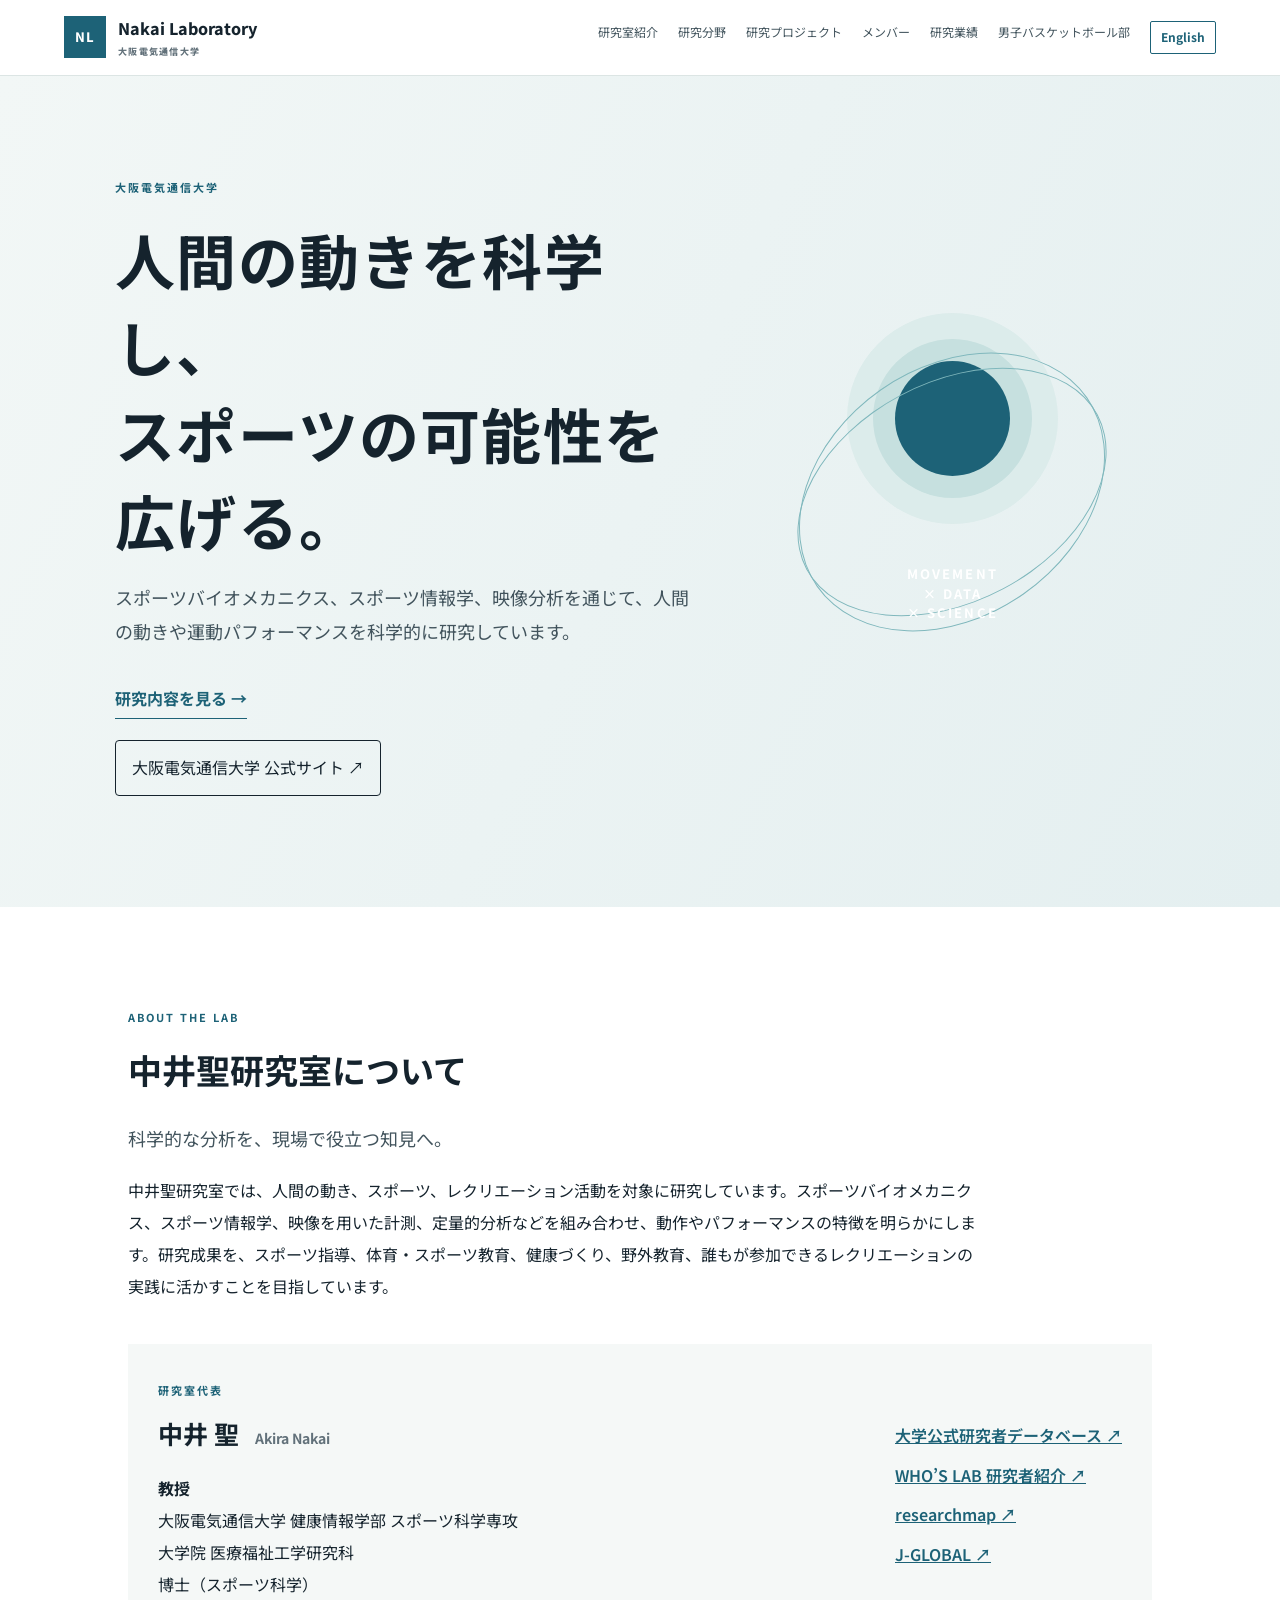
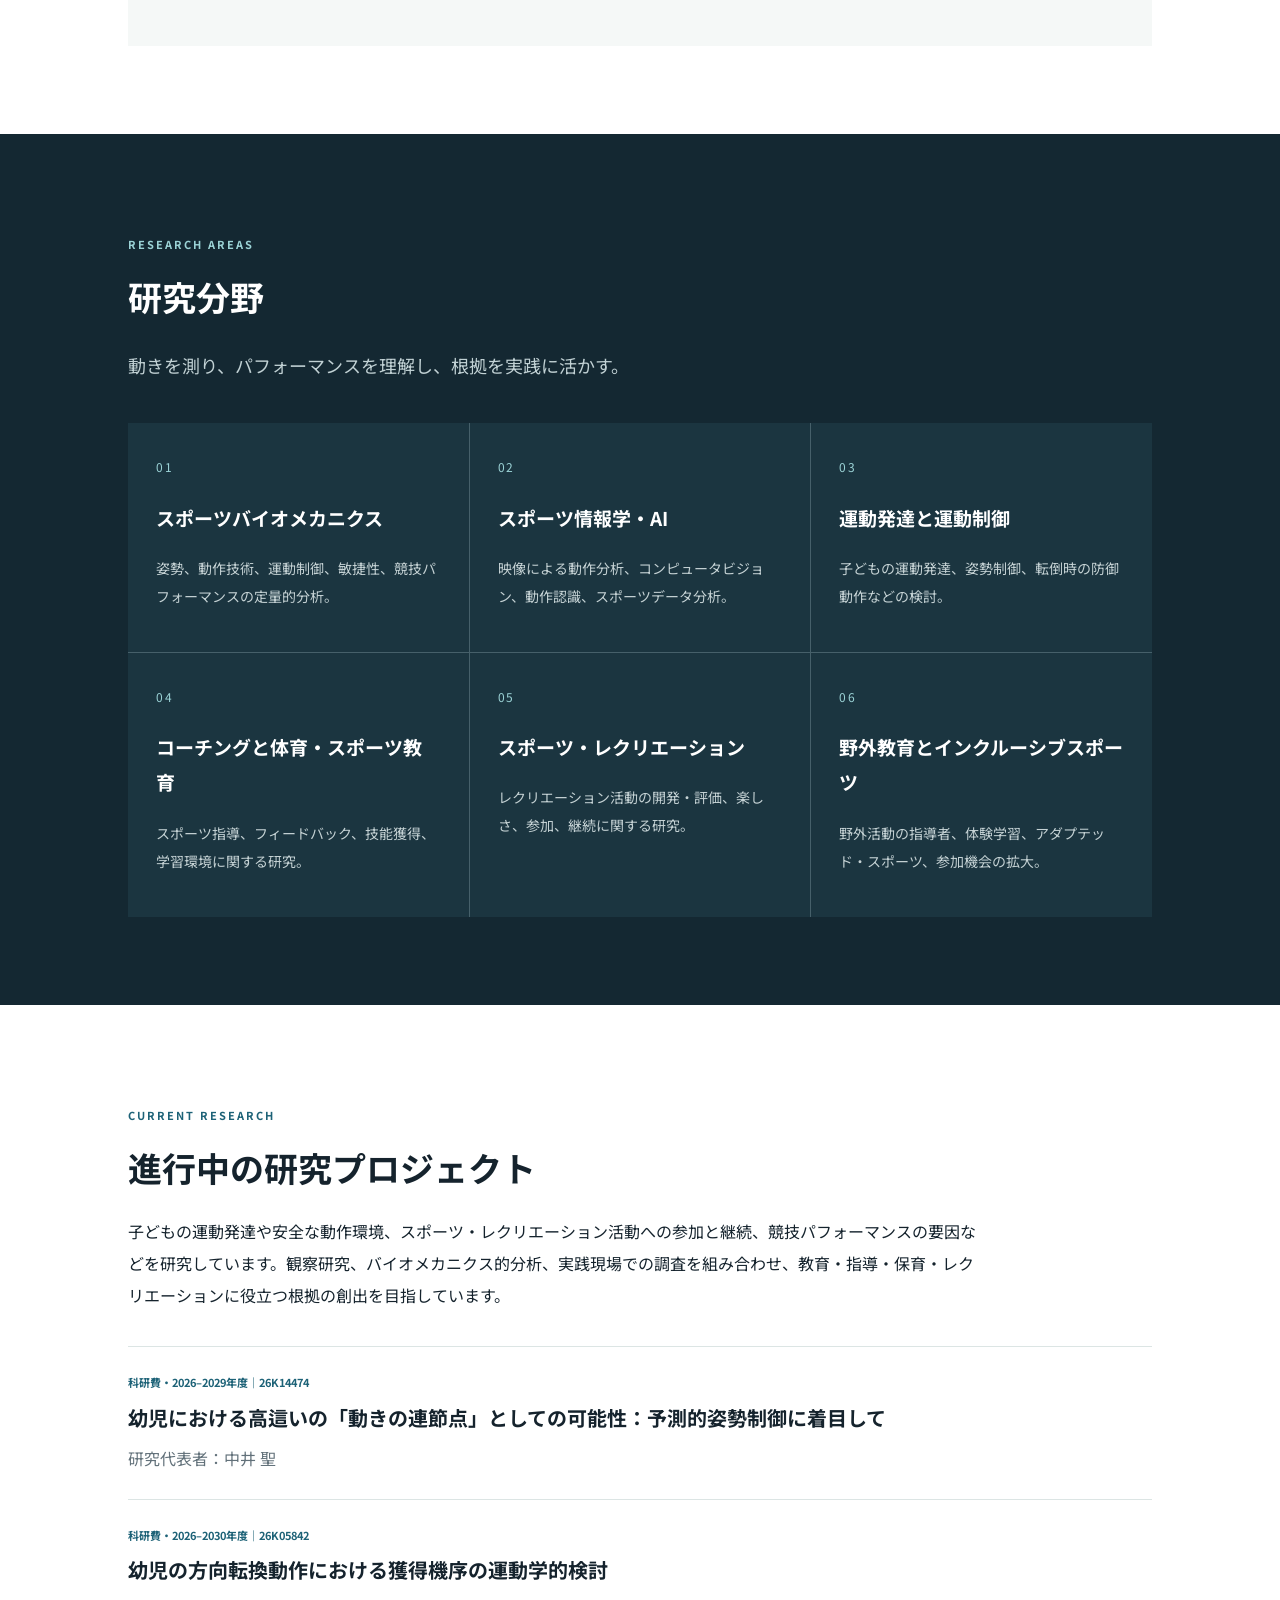
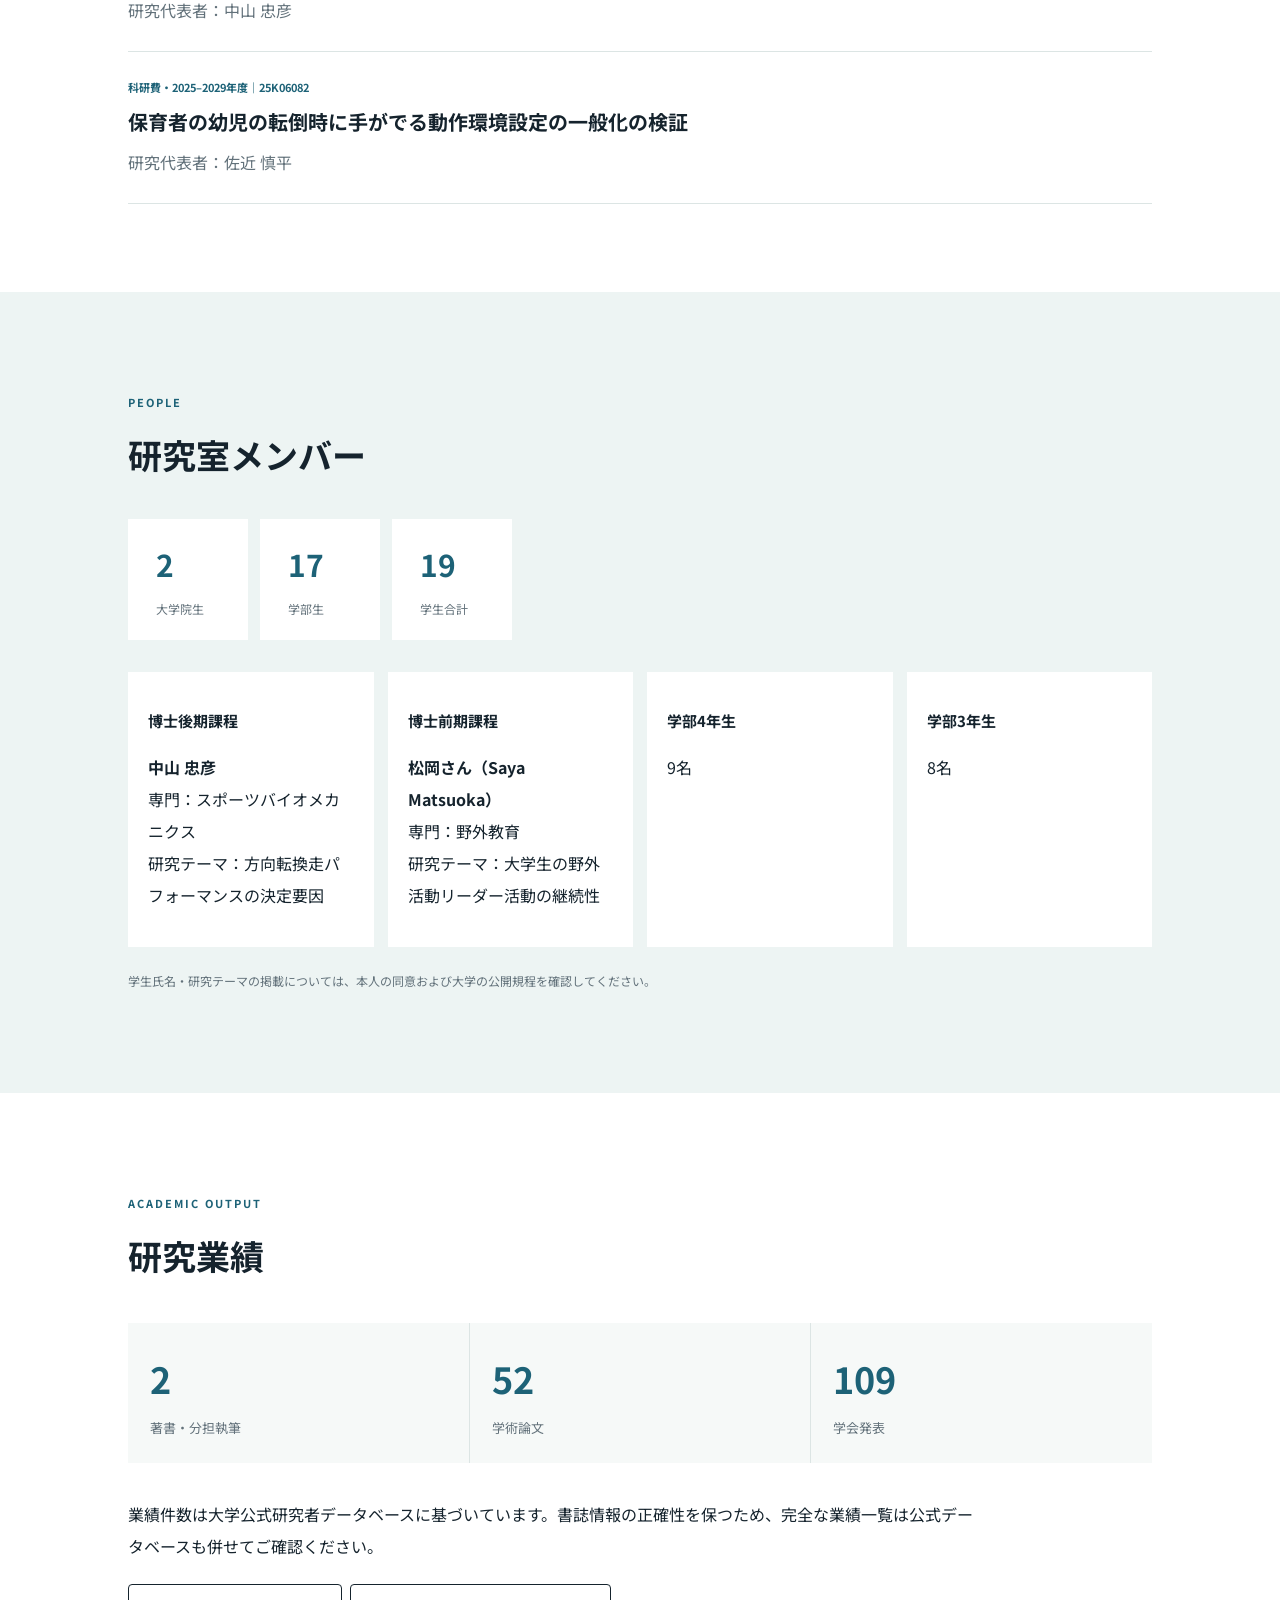
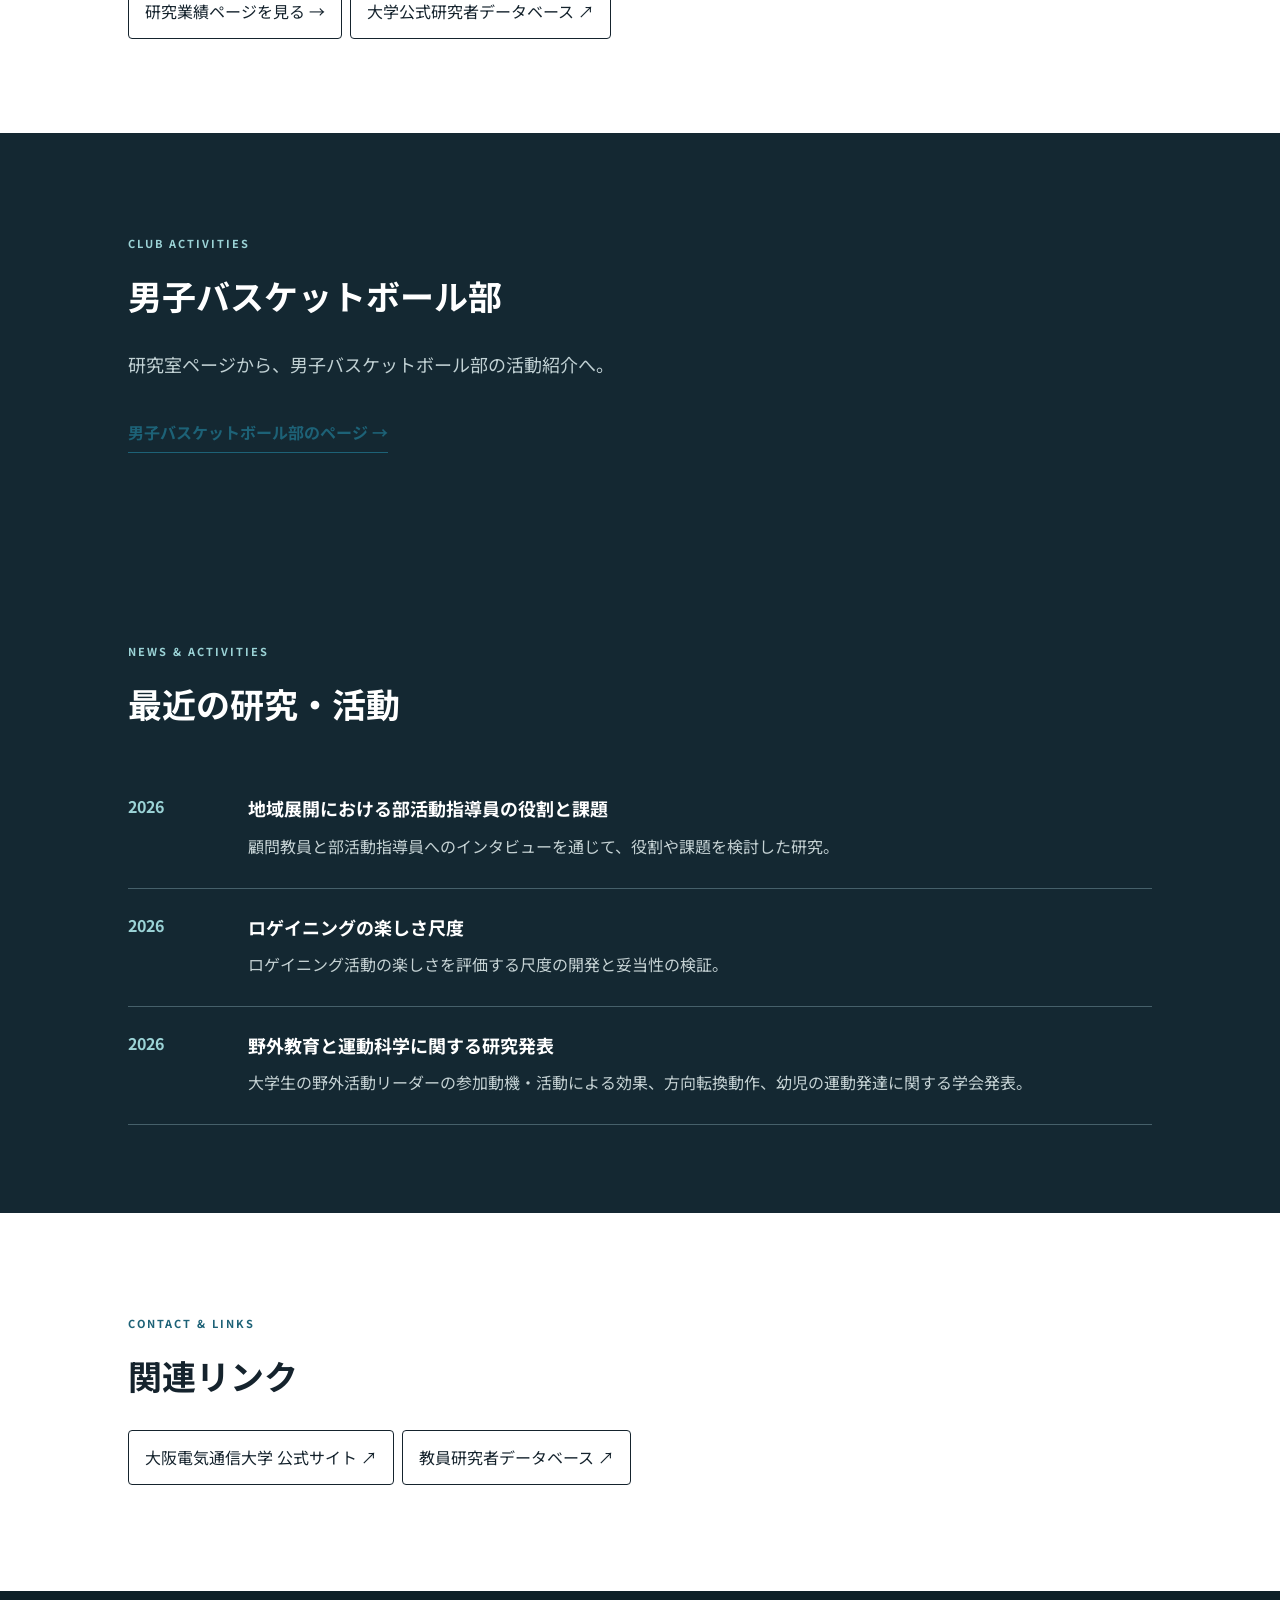
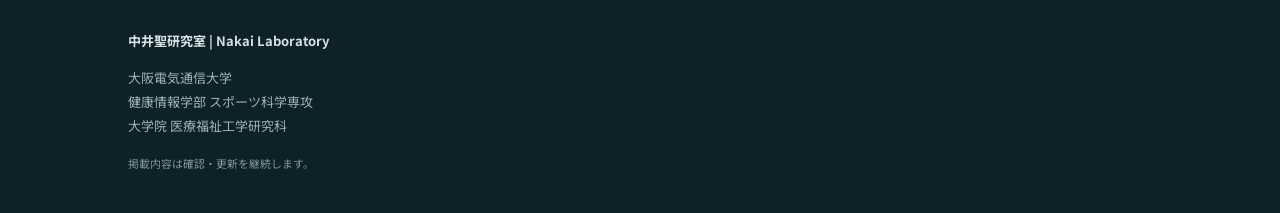
==== ja/index.html @ 762c6d21 "Add files via upload" ====
<!doctype html><html lang="ja"><head><meta charset="utf-8"><meta name="viewport" content="width=device-width, initial-scale=1"><meta name="description" content="大阪電気通信大学 中井聖研究室"><title>研究室紹介 | 中井聖研究室</title><link rel="stylesheet" href="../style.css"></head><body class="jp-page"><header class="site-header"><a class="brand" href="index.html"><span class="brand-mark">NL</span><span>Nakai Laboratory<small>大阪電気通信大学</small></span></a><nav><a href="index.html#about">研究室紹介</a><a href="index.html#research">研究分野</a><a href="index.html#projects">研究プロジェクト</a><a href="index.html#members">メンバー</a><a href="publications.html">研究業績</a><a href="basketball.html">男子バスケットボール部</a><a class="lang-switch" href="../index.html">English</a></nav></header><main><section class="hero" id="home"><div class="hero-copy"><p class="eyebrow">大阪電気通信大学</p><h1>人間の動きを科学し、<br>スポーツの可能性を広げる。</h1><p class="lead">スポーツバイオメカニクス、スポーツ情報学、映像分析を通じて、人間の動きや運動パフォーマンスを科学的に研究しています。</p><a class="text-link" href="#research">研究内容を見る →</a><p><a class="official-link" href="https://www.osakac.ac.jp/" target="_blank" rel="noopener">大阪電気通信大学 公式サイト ↗</a></p></div><div class="hero-visual"><div class="orbit orbit-a"></div><div class="orbit orbit-b"></div><div class="dot"></div><div class="visual-label">MOVEMENT<br>× DATA<br>× SCIENCE</div></div></section>
<section class="section" id="about"><p class="eyebrow">ABOUT THE LAB</p><h2>中井聖研究室について</h2><p class="section-lead">科学的な分析を、現場で役立つ知見へ。</p><p>中井聖研究室では、人間の動き、スポーツ、レクリエーション活動を対象に研究しています。スポーツバイオメカニクス、スポーツ情報学、映像を用いた計測、定量的分析などを組み合わせ、動作やパフォーマンスの特徴を明らかにします。研究成果を、スポーツ指導、体育・スポーツ教育、健康づくり、野外教育、誰もが参加できるレクリエーションの実践に活かすことを目指しています。</p><div class="profile"><div><span class="eyebrow">研究室代表</span><h3>中井 聖 <small>Akira Nakai</small></h3><p><strong>教授</strong><br>大阪電気通信大学 健康情報学部 スポーツ科学専攻<br>大学院 医療福祉工学研究科<br>博士（スポーツ科学）</p></div><div class="profile-links"><a href="https://research-db.osakac.ac.jp/doku.php?id=ja:0811:nakai_akira" target="_blank" rel="noopener">大学公式研究者データベース ↗</a><a href="https://www.osakac.ac.jp/whoslab/research/nakai-a/" target="_blank" rel="noopener">WHO’S LAB 研究者紹介 ↗</a><a href="https://researchmap.jp/akiranakai" target="_blank" rel="noopener">researchmap ↗</a><a href="https://jglobal.jst.go.jp/detail?JGLOBAL_ID=201101075305499362" target="_blank" rel="noopener">J-GLOBAL ↗</a></div></div></section>
<section class="section dark" id="research"><p class="eyebrow">RESEARCH AREAS</p><h2>研究分野</h2><p class="section-lead">動きを測り、パフォーマンスを理解し、根拠を実践に活かす。</p><div class="cards"><article><span>01</span><h3>スポーツバイオメカニクス</h3><p>姿勢、動作技術、運動制御、敏捷性、競技パフォーマンスの定量的分析。</p></article><article><span>02</span><h3>スポーツ情報学・AI</h3><p>映像による動作分析、コンピュータビジョン、動作認識、スポーツデータ分析。</p></article><article><span>03</span><h3>運動発達と運動制御</h3><p>子どもの運動発達、姿勢制御、転倒時の防御動作などの検討。</p></article><article><span>04</span><h3>コーチングと体育・スポーツ教育</h3><p>スポーツ指導、フィードバック、技能獲得、学習環境に関する研究。</p></article><article><span>05</span><h3>スポーツ・レクリエーション</h3><p>レクリエーション活動の開発・評価、楽しさ、参加、継続に関する研究。</p></article><article><span>06</span><h3>野外教育とインクルーシブスポーツ</h3><p>野外活動の指導者、体験学習、アダプテッド・スポーツ、参加機会の拡大。</p></article></div></section>
<section class="section" id="projects"><p class="eyebrow">CURRENT RESEARCH</p><h2>進行中の研究プロジェクト</h2><p>子どもの運動発達や安全な動作環境、スポーツ・レクリエーション活動への参加と継続、競技パフォーマンスの要因などを研究しています。観察研究、バイオメカニクス的分析、実践現場での調査を組み合わせ、教育・指導・保育・レクリエーションに役立つ根拠の創出を目指しています。</p><div class="project-list"><article><div class="project-tag">科研費・2026–2029年度｜26K14474</div><h3>幼児における高這いの「動きの連節点」としての可能性：予測的姿勢制御に着目して</h3><p>研究代表者：中井 聖</p></article><article><div class="project-tag">科研費・2026–2030年度｜26K05842</div><h3>幼児の方向転換動作における獲得機序の運動学的検討</h3><p>研究代表者：中山 忠彦</p></article><article><div class="project-tag">科研費・2025–2029年度｜25K06082</div><h3>保育者の幼児の転倒時に手がでる動作環境設定の一般化の検証</h3><p>研究代表者：佐近 慎平</p></article></div></section>
<section class="section pale" id="members"><p class="eyebrow">PEOPLE</p><h2>研究室メンバー</h2><div class="member-summary"><div><strong>2</strong><span>大学院生</span></div><div><strong>17</strong><span>学部生</span></div><div><strong>19</strong><span>学生合計</span></div></div><div class="member-grid"><article><h3>博士後期課程</h3><p><strong>中山 忠彦</strong><br>専門：スポーツバイオメカニクス<br>研究テーマ：方向転換走パフォーマンスの決定要因</p></article><article><h3>博士前期課程</h3><p><strong>松岡さん（Saya Matsuoka）</strong><br>専門：野外教育<br>研究テーマ：大学生の野外活動リーダー活動の継続性</p></article><article><h3>学部4年生</h3><p>9名</p></article><article><h3>学部3年生</h3><p>8名</p></article></div><p class="note">学生氏名・研究テーマの掲載については、本人の同意および大学の公開規程を確認してください。</p></section>
<section class="section" id="achievements"><p class="eyebrow">ACADEMIC OUTPUT</p><h2>研究業績</h2><div class="metrics"><div><strong>2</strong><span>著書・分担執筆</span></div><div><strong>52</strong><span>学術論文</span></div><div><strong>109</strong><span>学会発表</span></div></div><p>業績件数は大学公式研究者データベースに基づいています。書誌情報の正確性を保つため、完全な業績一覧は公式データベースも併せてご確認ください。</p><a class="official-link" href="publications.html">研究業績ページを見る →</a><a class="official-link" href="https://research-db.osakac.ac.jp/doku.php?id=ja:0811:nakai_akira" target="_blank" rel="noopener">大学公式研究者データベース ↗</a></section>
<section class="section dark"><p class="eyebrow">CLUB ACTIVITIES</p><h2>男子バスケットボール部</h2><p class="section-lead">研究室ページから、男子バスケットボール部の活動紹介へ。</p><a class="text-link" href="basketball.html">男子バスケットボール部のページ →</a></section>
<section class="section dark" id="news"><p class="eyebrow">NEWS &amp; ACTIVITIES</p><h2>最近の研究・活動</h2><div class="news-list"><article><time>2026</time><div><h3>地域展開における部活動指導員の役割と課題</h3><p>顧問教員と部活動指導員へのインタビューを通じて、役割や課題を検討した研究。</p></div></article><article><time>2026</time><div><h3>ロゲイニングの楽しさ尺度</h3><p>ロゲイニング活動の楽しさを評価する尺度の開発と妥当性の検証。</p></div></article><article><time>2026</time><div><h3>野外教育と運動科学に関する研究発表</h3><p>大学生の野外活動リーダーの参加動機・活動による効果、方向転換動作、幼児の運動発達に関する学会発表。</p></div></article></div></section><section class="contact section" id="contact"><p class="eyebrow">CONTACT &amp; LINKS</p><h2>関連リンク</h2><a class="official-link" href="https://www.osakac.ac.jp/" target="_blank" rel="noopener">大阪電気通信大学 公式サイト ↗</a><a class="official-link" href="https://research-db.osakac.ac.jp/doku.php?id=ja:0811:nakai_akira" target="_blank" rel="noopener">教員研究者データベース ↗</a></section></main><footer><strong>中井聖研究室 | Nakai Laboratory</strong><p>大阪電気通信大学<br>健康情報学部 スポーツ科学専攻<br>大学院 医療福祉工学研究科</p><small>掲載内容は確認・更新を継続します。</small></footer></body></html>
---- style.css ----
@import url('https://fonts.googleapis.com/css2?family=Noto+Sans+JP:wght@400;500;600;700;800&display=swap');
:root{--ink:#15232d;--muted:#62717a;--blue:#1d6277;--cyan:#9bd3d6;--pale:#edf4f3;--line:#dce5e4}
*{box-sizing:border-box}html{scroll-behavior:smooth}body{margin:0;color:var(--ink);font-family:"Noto Sans JP",sans-serif;line-height:1.85}a{color:inherit}.site-header{height:auto;min-height:76px;padding:14px 5vw;display:flex;align-items:center;justify-content:space-between;gap:24px;border-bottom:1px solid var(--line);background:#fff;position:sticky;top:0;z-index:5}.brand{display:flex;align-items:center;gap:12px;text-decoration:none;font-weight:800;white-space:nowrap}.brand small{display:block;font-size:9px;letter-spacing:.18em;color:var(--muted)}.brand-mark{width:42px;height:42px;background:var(--blue);color:white;display:grid;place-items:center;font-size:13px;letter-spacing:.08em}nav{display:flex;gap:20px;flex-wrap:wrap}nav a{text-decoration:none;font-size:12px;color:#42545d}nav a:hover,.profile-links a:hover{color:var(--blue)}.hero{min-height:590px;padding:90px 9vw;display:grid;grid-template-columns:1.15fr .85fr;align-items:center;gap:50px;background:linear-gradient(115deg,#f2f7f6,#e4eff0)}.eyebrow{font-size:11px;font-weight:700;letter-spacing:.18em;color:var(--blue)}h1{font-size:clamp(34px,5vw,60px);line-height:1.4;letter-spacing:.02em;margin:18px 0}.lead,.section-lead{font-size:18px;color:#42545d;max-width:680px}.text-link{display:inline-block;margin-top:18px;color:var(--blue);font-weight:700;text-decoration:none;border-bottom:1px solid var(--blue);padding-bottom:4px}.hero-visual{height:350px;position:relative;display:grid;place-items:center}.orbit{position:absolute;border:1px solid #80b8bd;border-radius:50%;transform:rotate(-28deg)}.orbit-a{width:330px;height:220px}.orbit-b{width:250px;height:330px;transform:rotate(55deg)}.dot{width:115px;height:115px;border-radius:50%;background:var(--blue);box-shadow:0 0 0 22px #c6e0df,0 0 0 48px #dceceb}.visual-label{position:relative;color:white;text-align:center;font-size:13px;line-height:1.5;letter-spacing:.16em;font-weight:700}.section{padding:88px 10vw;max-width:1440px;margin:auto}.section h2{font-size:34px;margin:4px 0 16px}.section>p:not(.eyebrow):not(.note){max-width:850px}.profile{margin-top:42px;padding:30px;background:#f5f8f7;display:flex;justify-content:space-between;gap:30px}.profile h3{font-size:25px;margin:6px 0}.profile h3 small{font-size:14px;color:var(--muted);margin-left:10px}.profile-links{display:flex;flex-direction:column;gap:10px;justify-content:center}.profile-links a{color:var(--blue);font-weight:600}.dark{background:#142832;color:#fff;max-width:none;padding-left:max(10vw,calc((100vw - 1152px)/2));padding-right:max(10vw,calc((100vw - 1152px)/2))}.dark .eyebrow{color:#9bd3d6}.dark .section-lead{color:#c1d1d4}.cards{display:grid;grid-template-columns:repeat(3,1fr);gap:1px;background:#46606a;margin-top:40px}.cards article{background:#1b3540;padding:28px;min-height:220px}.cards article span{color:#9bd3d6;font-size:12px;letter-spacing:.15em}.cards h3{font-size:19px}.cards p{color:#c5d2d4;font-size:14px}.note{font-size:12px;color:var(--muted);margin-top:22px}.dark .note{color:#b2c2c6}.project-list{border-top:1px solid var(--line);margin-top:35px}.project-list article{padding:25px 0;border-bottom:1px solid var(--line)}.project-list h3{margin:6px 0;font-size:20px}.project-list p{margin:0;color:var(--muted)}.project-tag{font-size:11px;color:var(--blue);font-weight:700}.pale{background:var(--pale);max-width:none;padding-left:max(10vw,calc((100vw - 1152px)/2));padding-right:max(10vw,calc((100vw - 1152px)/2))}.member-summary{display:flex;gap:12px;margin:32px 0}.member-summary div{background:#fff;padding:18px 28px;min-width:120px}.member-summary strong{display:block;font-size:30px;color:var(--blue)}.member-summary span{font-size:12px;color:var(--muted)}.member-grid{display:grid;grid-template-columns:repeat(4,1fr);gap:14px}.member-grid article{background:#fff;padding:20px}.member-grid h3{font-size:15px}.metrics{display:grid;grid-template-columns:repeat(3,1fr);gap:1px;background:var(--line);margin:35px 0}.metrics div{background:#f6f9f8;padding:22px}.metrics strong{display:block;font-size:36px;color:var(--blue)}.metrics span{font-size:13px;color:var(--muted)}.news-list{margin-top:35px}.news-list article{display:grid;grid-template-columns:100px 1fr;gap:20px;padding:22px 0;border-bottom:1px solid #46606a}.news-list time{color:#9bd3d6;font-weight:700}.news-list h3{margin:0;font-size:18px}.news-list p{margin:4px 0;color:#c5d2d4}.news-list small{color:#a9bdc1}.contact{padding-bottom:100px}footer{background:#0e2028;color:#d4e0e1;padding:38px 10vw;font-size:13px}footer p{color:#9eb1b6}footer small{color:#81979d}
@media(max-width:850px){.site-header{position:static;align-items:flex-start;flex-direction:column}nav{gap:12px}.hero{grid-template-columns:1fr;padding:65px 8vw}.hero-visual{height:250px}.section{padding:65px 8vw}.dark,.pale{padding-left:8vw;padding-right:8vw}.cards{grid-template-columns:1fr 1fr}.member-grid{grid-template-columns:1fr 1fr}.profile{flex-direction:column}.metrics{grid-template-columns:1fr 1fr}}
@media(max-width:520px){nav a{font-size:11px}.hero-visual{height:220px}.orbit-a{width:260px;height:175px}.orbit-b{width:200px;height:260px}.cards,.member-grid{grid-template-columns:1fr}.member-summary{flex-wrap:wrap}.metrics{grid-template-columns:1fr 1fr}.section h2{font-size:29px}.news-list article{grid-template-columns:65px 1fr;gap:12px}}
/* Men's basketball activity page */
.club-promo{max-width:none;padding-left:max(10vw,calc((100vw - 1152px)/2));padding-right:max(10vw,calc((100vw - 1152px)/2))}
.club-hero{min-height:480px;padding:80px 10vw;display:grid;grid-template-columns:1.2fr .8fr;gap:48px;align-items:center;background:linear-gradient(120deg,#f3f6f4,#e5ece9)}
.club-hero h1{font-size:clamp(36px,5vw,58px);margin:16px 0}.club-ball{width:250px;height:250px;border-radius:50%;margin:auto;display:grid;place-items:center;background:radial-gradient(circle at 35% 30%,#d58a4d,#a64e24 72%);border:5px solid #733719;box-shadow:inset -18px -18px 0 #00000018,0 20px 45px #263b3326;position:relative;color:white;font-weight:800;letter-spacing:.12em;text-align:center;line-height:1.5}.club-ball:before,.club-ball:after{content:"";position:absolute;border:4px solid #66351f;border-radius:50%}.club-ball:before{width:100%;height:46%;border-left:0;border-right:0}.club-ball:after{height:100%;width:46%;border-top:0;border-bottom:0}.club-ball span{z-index:1;text-shadow:0 1px 4px #54250f}.club-facts{display:grid;grid-template-columns:repeat(3,1fr);gap:12px;margin-top:34px}.club-facts div{padding:20px;background:#f3f7f5}.club-facts span,.club-facts strong{display:block}.club-facts span{font-size:12px;color:var(--muted)}.club-facts strong{margin-top:5px}.club-cards{grid-template-columns:repeat(3,1fr)}.result-placeholder{background:white;border:1px solid var(--line);padding:28px;margin-top:28px}.result-placeholder p{margin-bottom:0;color:var(--muted)}.club-news-placeholder{display:grid;grid-template-columns:repeat(3,1fr);gap:14px;margin-top:28px}.club-news-placeholder>div{padding:22px;background:#f4f7f6}.club-news-placeholder p{font-size:14px;color:var(--muted);margin-bottom:0}
@media(max-width:850px){.club-hero{grid-template-columns:1fr;padding:65px 8vw}.club-ball{width:210px;height:210px}.club-facts,.club-news-placeholder{grid-template-columns:1fr}.club-cards{grid-template-columns:1fr 1fr}.club-promo{padding-left:8vw;padding-right:8vw}}
@media(max-width:520px){.club-cards{grid-template-columns:1fr}.club-ball{width:180px;height:180px}.club-facts{grid-template-columns:1fr}}

/* English edition refinements */
.brand small{letter-spacing:.14em}.hero h1{line-height:1.12}.profile p{line-height:1.8}.achievement-list{display:grid;gap:1rem}.achievement-list article{padding:1.1rem 1.25rem;border-bottom:1px solid #d9dee5}.achievement-list h3{margin:.2rem 0 .45rem}.achievement-list p{margin:.2rem 0;color:#526070}.tag{display:inline-block;font-size:.75rem;letter-spacing:.08em;text-transform:uppercase;color:#526070}.member-grid article p{line-height:1.65}.official-link{display:inline-flex;margin:.35rem .5rem .35rem 0;padding:.75rem 1rem;border:1px solid currentColor;border-radius:4px;text-decoration:none}.grant-grid{display:grid;grid-template-columns:repeat(auto-fit,minmax(240px,1fr));gap:1rem}.grant-grid article{background:#fff;padding:1.25rem;border-radius:8px;color:#263344}.grant-grid h3{font-size:1.05rem}.grant-grid p{line-height:1.65}.lang-note{font-size:.9rem;opacity:.8}

.lang-switch{display:inline-block;border:1px solid var(--blue);padding:4px 10px;color:var(--blue);font-weight:700;text-decoration:none;border-radius:2px}.lang-switch:hover{background:var(--blue);color:#fff}
.jp-page{font-family:"Noto Sans JP",sans-serif}.jp-page h1{line-height:1.45}.jp-page .section p{line-height:2}.jp-page .jp-kicker{font-size:12px;letter-spacing:.12em;color:var(--blue);font-weight:700}.jp-page .jp-list{border-top:1px solid var(--line);margin-top:28px}.jp-page .jp-list article{padding:22px 0;border-bottom:1px solid var(--line)}.jp-page .jp-list h3{margin:4px 0 8px}.jp-page .jp-lang{font-size:13px;color:var(--muted)}
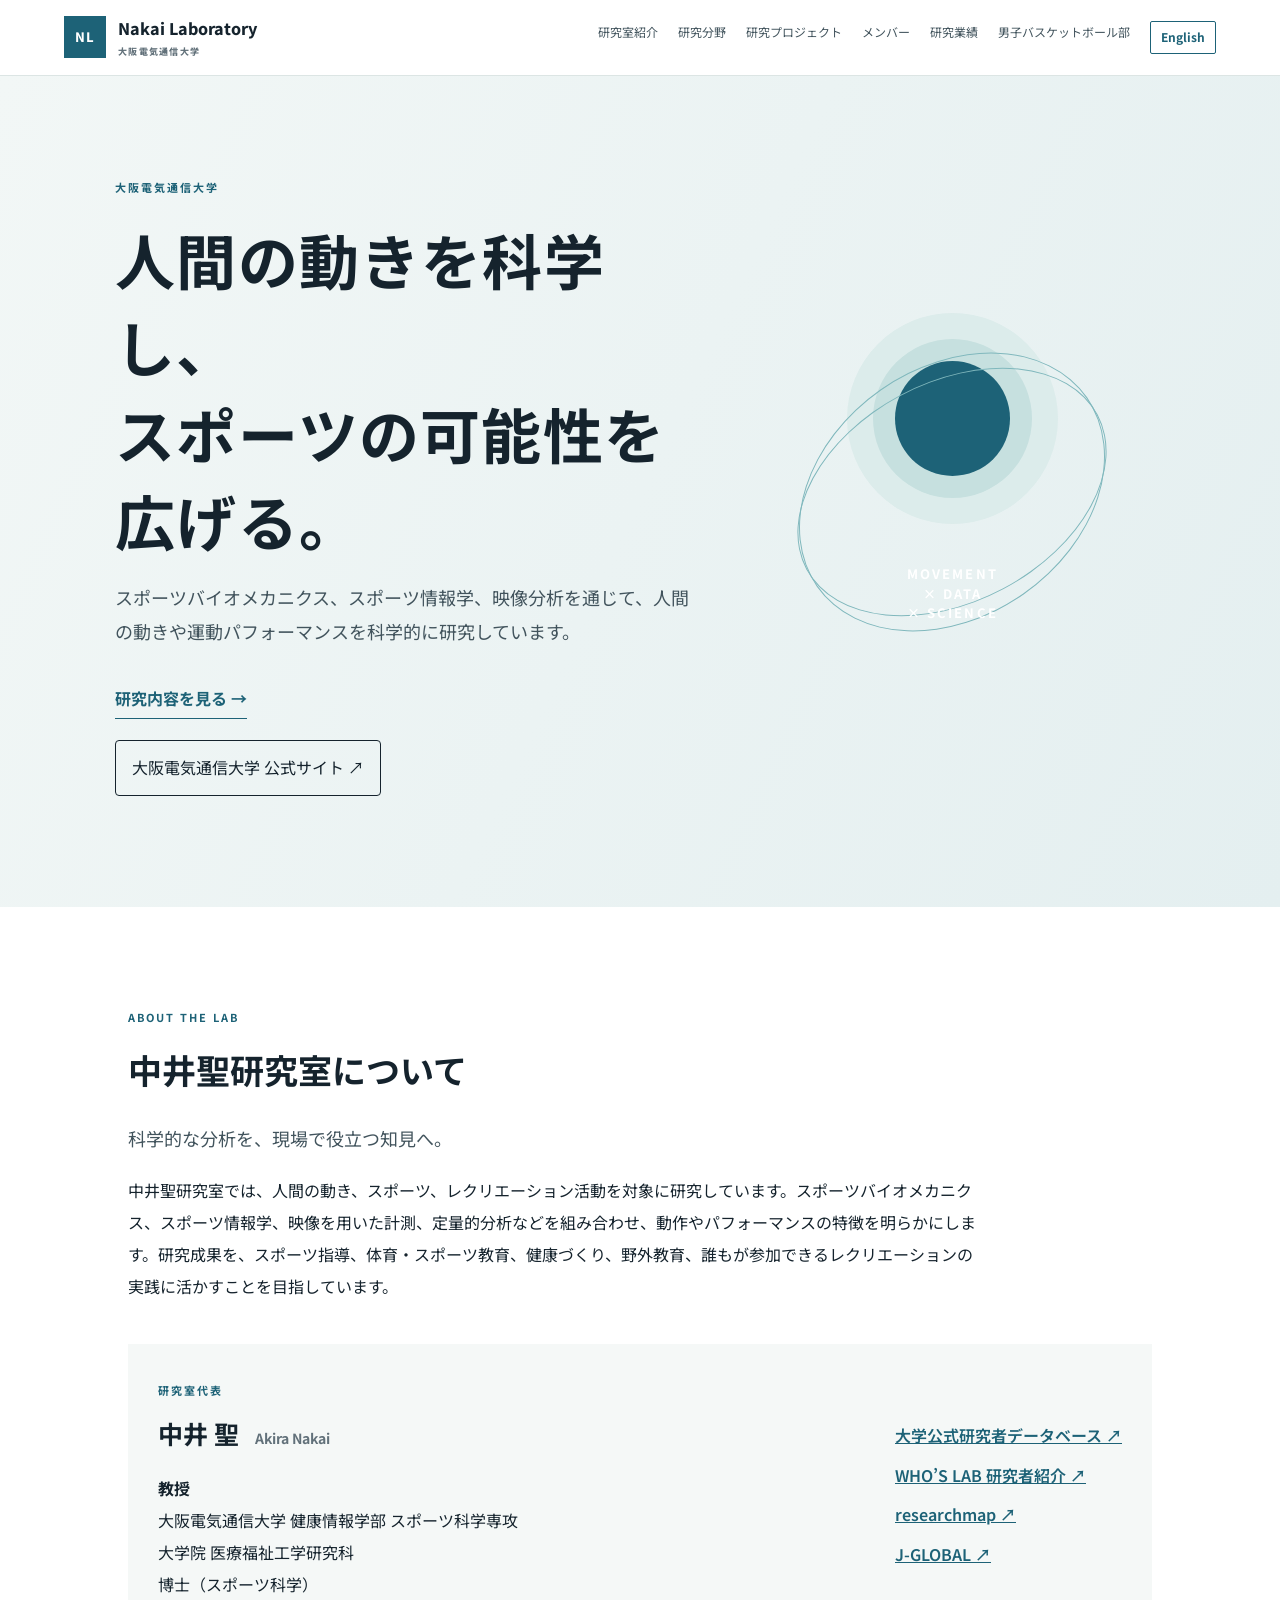
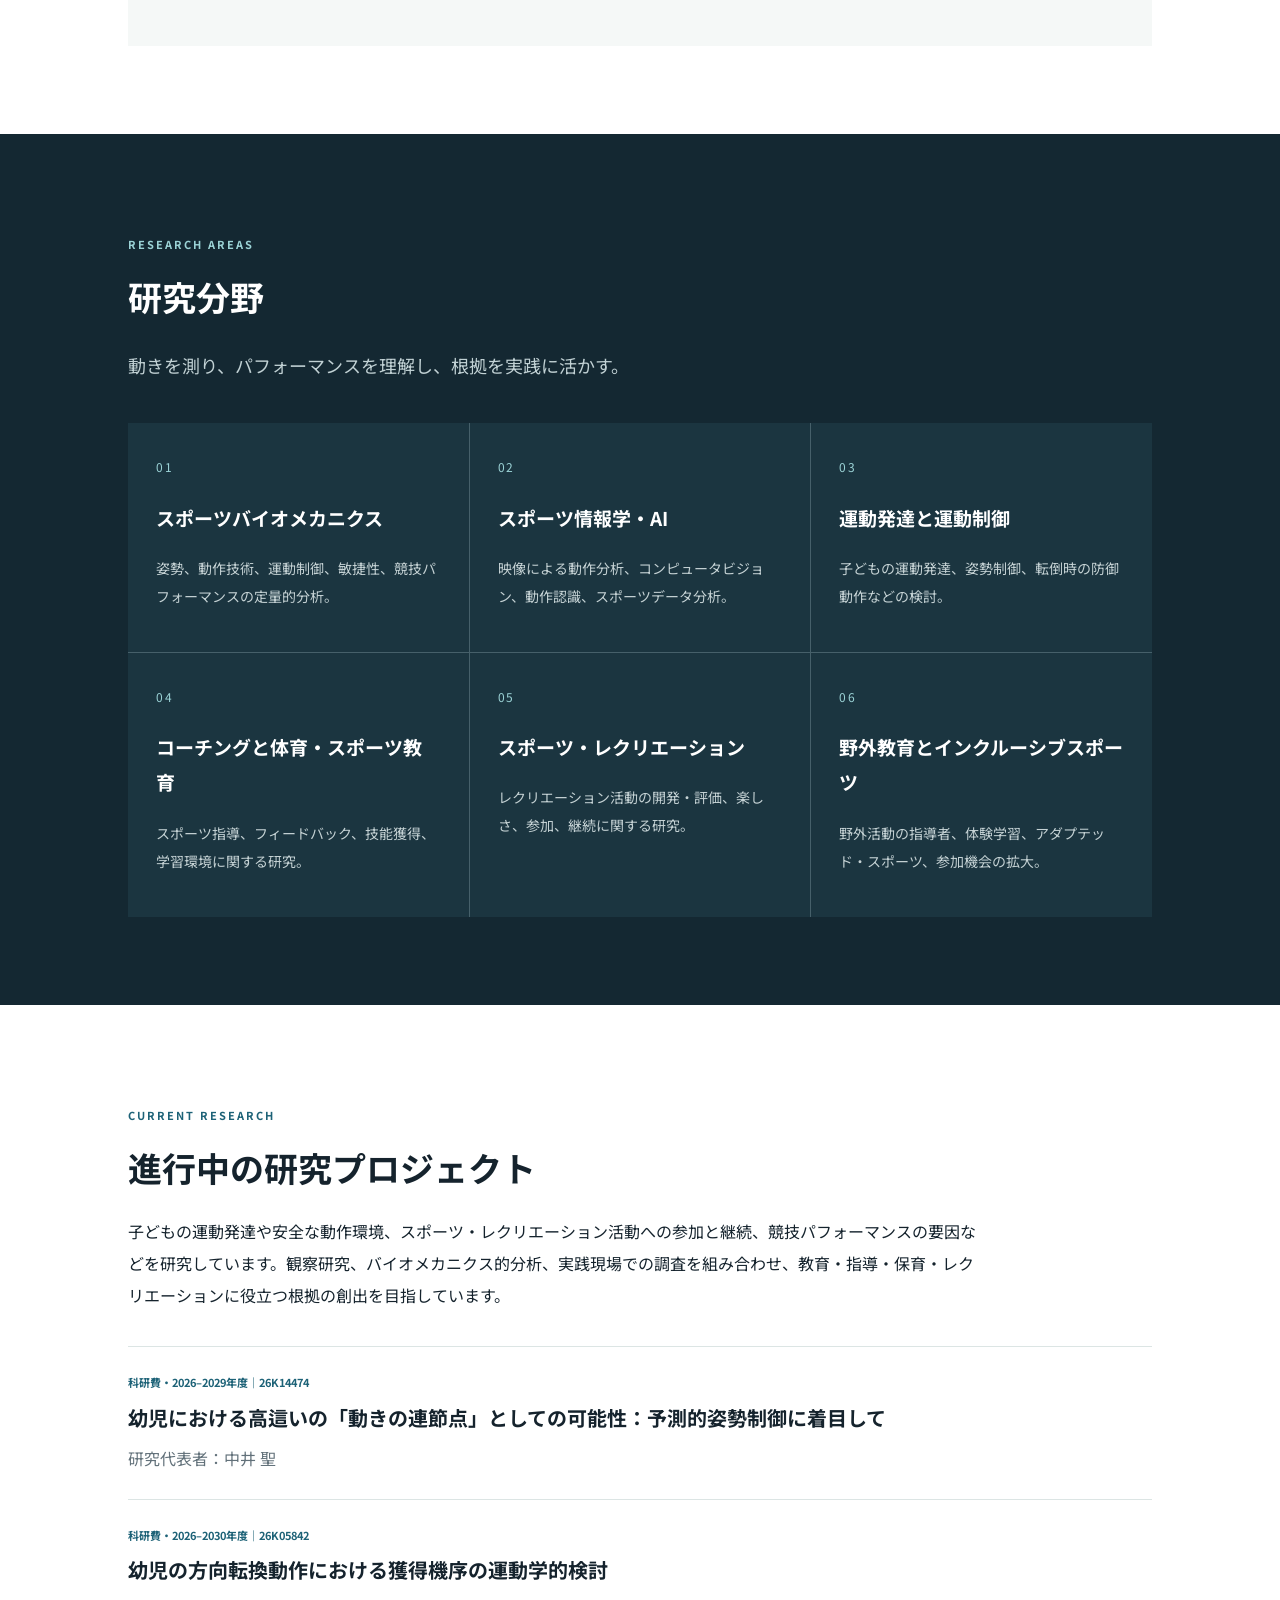
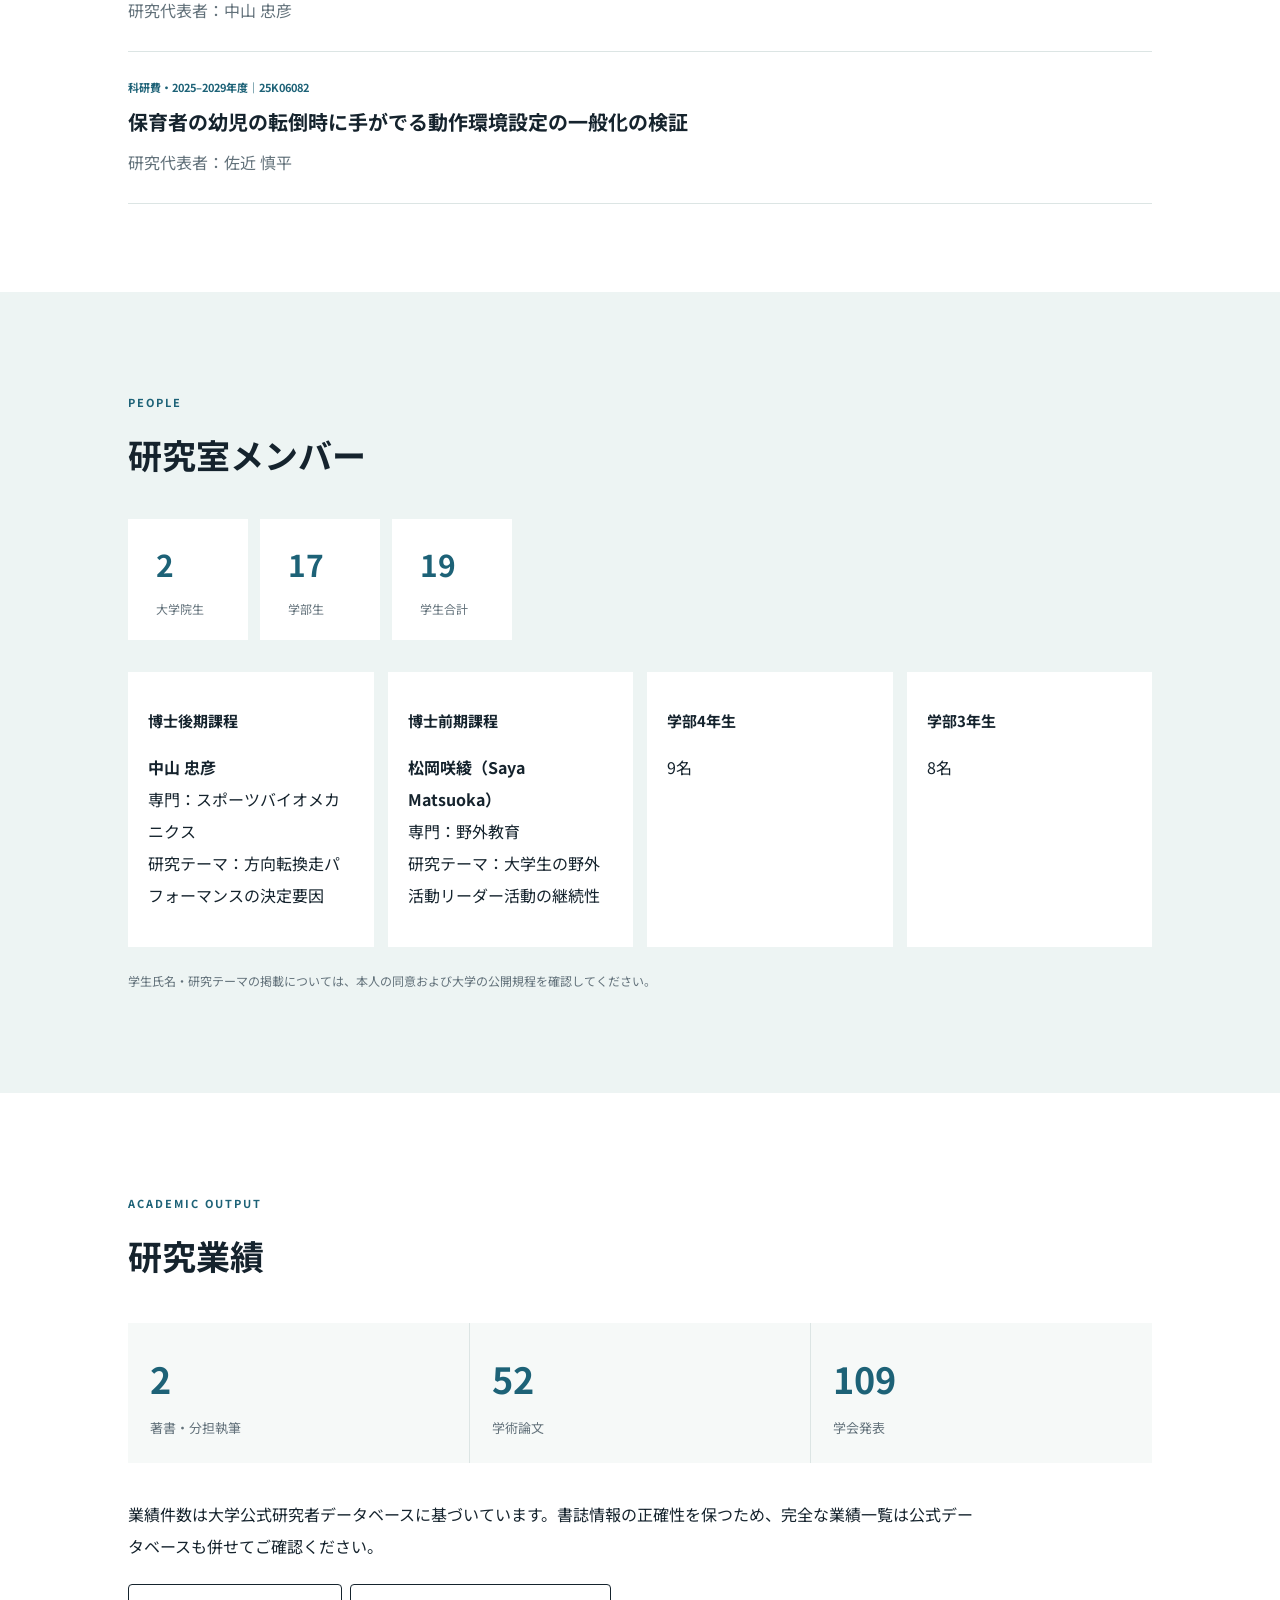
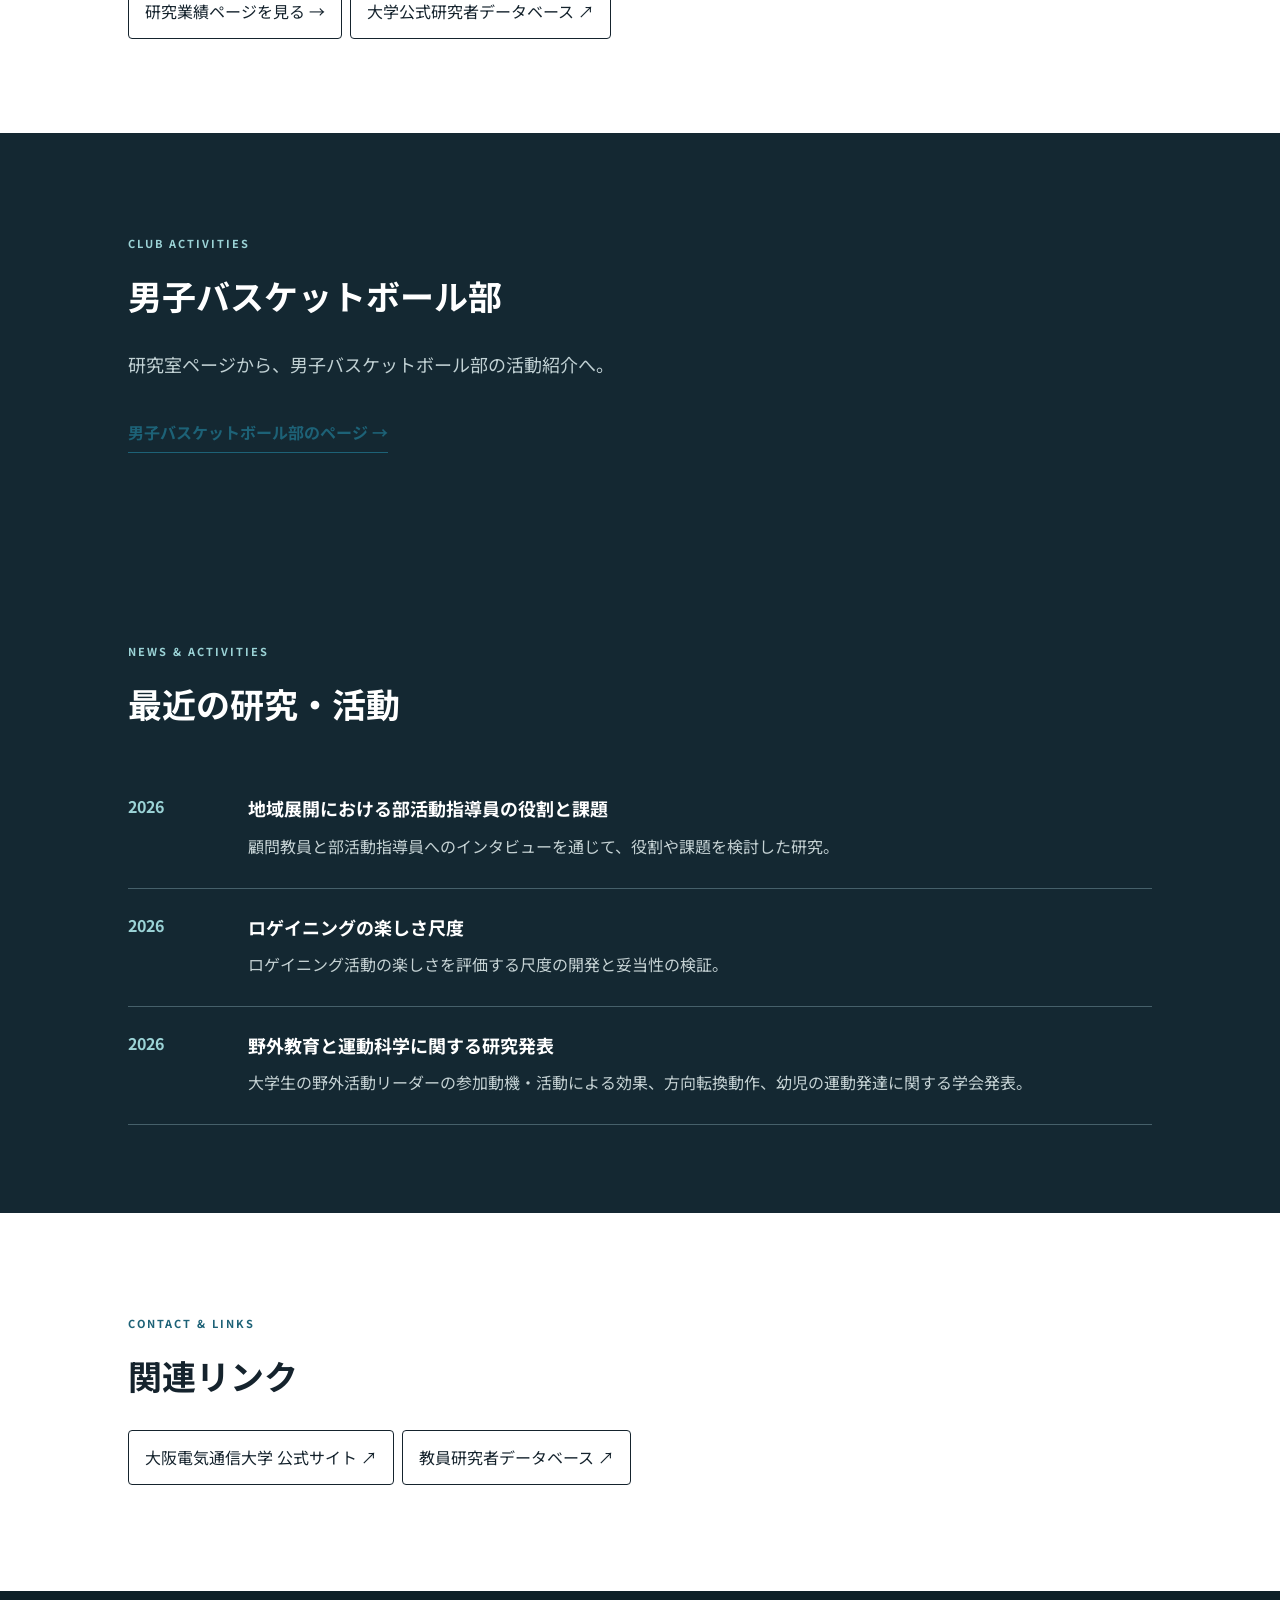
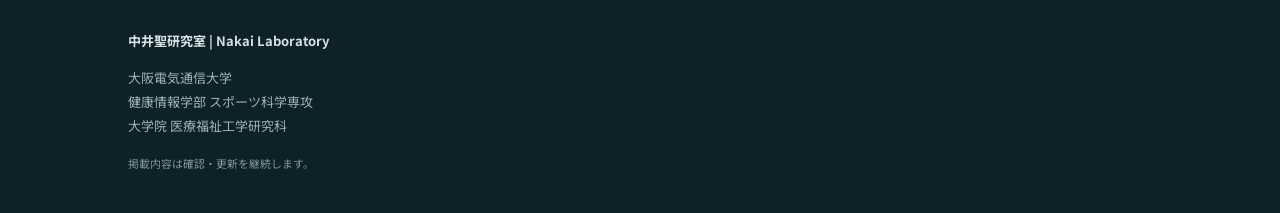
==== commit 23cba89d: "Update index.html" ====
--- a/ja/index.html
+++ b/ja/index.html
@@ -2,7 +2,7 @@
 <section class="section" id="about"><p class="eyebrow">ABOUT THE LAB</p><h2>中井聖研究室について</h2><p class="section-lead">科学的な分析を、現場で役立つ知見へ。</p><p>中井聖研究室では、人間の動き、スポーツ、レクリエーション活動を対象に研究しています。スポーツバイオメカニクス、スポーツ情報学、映像を用いた計測、定量的分析などを組み合わせ、動作やパフォーマンスの特徴を明らかにします。研究成果を、スポーツ指導、体育・スポーツ教育、健康づくり、野外教育、誰もが参加できるレクリエーションの実践に活かすことを目指しています。</p><div class="profile"><div><span class="eyebrow">研究室代表</span><h3>中井 聖 <small>Akira Nakai</small></h3><p><strong>教授</strong><br>大阪電気通信大学 健康情報学部 スポーツ科学専攻<br>大学院 医療福祉工学研究科<br>博士（スポーツ科学）</p></div><div class="profile-links"><a href="https://research-db.osakac.ac.jp/doku.php?id=ja:0811:nakai_akira" target="_blank" rel="noopener">大学公式研究者データベース ↗</a><a href="https://www.osakac.ac.jp/whoslab/research/nakai-a/" target="_blank" rel="noopener">WHO’S LAB 研究者紹介 ↗</a><a href="https://researchmap.jp/akiranakai" target="_blank" rel="noopener">researchmap ↗</a><a href="https://jglobal.jst.go.jp/detail?JGLOBAL_ID=201101075305499362" target="_blank" rel="noopener">J-GLOBAL ↗</a></div></div></section>
 <section class="section dark" id="research"><p class="eyebrow">RESEARCH AREAS</p><h2>研究分野</h2><p class="section-lead">動きを測り、パフォーマンスを理解し、根拠を実践に活かす。</p><div class="cards"><article><span>01</span><h3>スポーツバイオメカニクス</h3><p>姿勢、動作技術、運動制御、敏捷性、競技パフォーマンスの定量的分析。</p></article><article><span>02</span><h3>スポーツ情報学・AI</h3><p>映像による動作分析、コンピュータビジョン、動作認識、スポーツデータ分析。</p></article><article><span>03</span><h3>運動発達と運動制御</h3><p>子どもの運動発達、姿勢制御、転倒時の防御動作などの検討。</p></article><article><span>04</span><h3>コーチングと体育・スポーツ教育</h3><p>スポーツ指導、フィードバック、技能獲得、学習環境に関する研究。</p></article><article><span>05</span><h3>スポーツ・レクリエーション</h3><p>レクリエーション活動の開発・評価、楽しさ、参加、継続に関する研究。</p></article><article><span>06</span><h3>野外教育とインクルーシブスポーツ</h3><p>野外活動の指導者、体験学習、アダプテッド・スポーツ、参加機会の拡大。</p></article></div></section>
 <section class="section" id="projects"><p class="eyebrow">CURRENT RESEARCH</p><h2>進行中の研究プロジェクト</h2><p>子どもの運動発達や安全な動作環境、スポーツ・レクリエーション活動への参加と継続、競技パフォーマンスの要因などを研究しています。観察研究、バイオメカニクス的分析、実践現場での調査を組み合わせ、教育・指導・保育・レクリエーションに役立つ根拠の創出を目指しています。</p><div class="project-list"><article><div class="project-tag">科研費・2026–2029年度｜26K14474</div><h3>幼児における高這いの「動きの連節点」としての可能性：予測的姿勢制御に着目して</h3><p>研究代表者：中井 聖</p></article><article><div class="project-tag">科研費・2026–2030年度｜26K05842</div><h3>幼児の方向転換動作における獲得機序の運動学的検討</h3><p>研究代表者：中山 忠彦</p></article><article><div class="project-tag">科研費・2025–2029年度｜25K06082</div><h3>保育者の幼児の転倒時に手がでる動作環境設定の一般化の検証</h3><p>研究代表者：佐近 慎平</p></article></div></section>
-<section class="section pale" id="members"><p class="eyebrow">PEOPLE</p><h2>研究室メンバー</h2><div class="member-summary"><div><strong>2</strong><span>大学院生</span></div><div><strong>17</strong><span>学部生</span></div><div><strong>19</strong><span>学生合計</span></div></div><div class="member-grid"><article><h3>博士後期課程</h3><p><strong>中山 忠彦</strong><br>専門：スポーツバイオメカニクス<br>研究テーマ：方向転換走パフォーマンスの決定要因</p></article><article><h3>博士前期課程</h3><p><strong>松岡さん（Saya Matsuoka）</strong><br>専門：野外教育<br>研究テーマ：大学生の野外活動リーダー活動の継続性</p></article><article><h3>学部4年生</h3><p>9名</p></article><article><h3>学部3年生</h3><p>8名</p></article></div><p class="note">学生氏名・研究テーマの掲載については、本人の同意および大学の公開規程を確認してください。</p></section>
+<section class="section pale" id="members"><p class="eyebrow">PEOPLE</p><h2>研究室メンバー</h2><div class="member-summary"><div><strong>2</strong><span>大学院生</span></div><div><strong>17</strong><span>学部生</span></div><div><strong>19</strong><span>学生合計</span></div></div><div class="member-grid"><article><h3>博士後期課程</h3><p><strong>中山 忠彦</strong><br>専門：スポーツバイオメカニクス<br>研究テーマ：方向転換走パフォーマンスの決定要因</p></article><article><h3>博士前期課程</h3><p><strong>松岡咲綾（Saya Matsuoka）</strong><br>専門：野外教育<br>研究テーマ：大学生の野外活動リーダー活動の継続性</p></article><article><h3>学部4年生</h3><p>9名</p></article><article><h3>学部3年生</h3><p>8名</p></article></div><p class="note">学生氏名・研究テーマの掲載については、本人の同意および大学の公開規程を確認してください。</p></section>
 <section class="section" id="achievements"><p class="eyebrow">ACADEMIC OUTPUT</p><h2>研究業績</h2><div class="metrics"><div><strong>2</strong><span>著書・分担執筆</span></div><div><strong>52</strong><span>学術論文</span></div><div><strong>109</strong><span>学会発表</span></div></div><p>業績件数は大学公式研究者データベースに基づいています。書誌情報の正確性を保つため、完全な業績一覧は公式データベースも併せてご確認ください。</p><a class="official-link" href="publications.html">研究業績ページを見る →</a><a class="official-link" href="https://research-db.osakac.ac.jp/doku.php?id=ja:0811:nakai_akira" target="_blank" rel="noopener">大学公式研究者データベース ↗</a></section>
 <section class="section dark"><p class="eyebrow">CLUB ACTIVITIES</p><h2>男子バスケットボール部</h2><p class="section-lead">研究室ページから、男子バスケットボール部の活動紹介へ。</p><a class="text-link" href="basketball.html">男子バスケットボール部のページ →</a></section>
-<section class="section dark" id="news"><p class="eyebrow">NEWS &amp; ACTIVITIES</p><h2>最近の研究・活動</h2><div class="news-list"><article><time>2026</time><div><h3>地域展開における部活動指導員の役割と課題</h3><p>顧問教員と部活動指導員へのインタビューを通じて、役割や課題を検討した研究。</p></div></article><article><time>2026</time><div><h3>ロゲイニングの楽しさ尺度</h3><p>ロゲイニング活動の楽しさを評価する尺度の開発と妥当性の検証。</p></div></article><article><time>2026</time><div><h3>野外教育と運動科学に関する研究発表</h3><p>大学生の野外活動リーダーの参加動機・活動による効果、方向転換動作、幼児の運動発達に関する学会発表。</p></div></article></div></section><section class="contact section" id="contact"><p class="eyebrow">CONTACT &amp; LINKS</p><h2>関連リンク</h2><a class="official-link" href="https://www.osakac.ac.jp/" target="_blank" rel="noopener">大阪電気通信大学 公式サイト ↗</a><a class="official-link" href="https://research-db.osakac.ac.jp/doku.php?id=ja:0811:nakai_akira" target="_blank" rel="noopener">教員研究者データベース ↗</a></section></main><footer><strong>中井聖研究室 | Nakai Laboratory</strong><p>大阪電気通信大学<br>健康情報学部 スポーツ科学専攻<br>大学院 医療福祉工学研究科</p><small>掲載内容は確認・更新を継続します。</small></footer></body></html>+<section class="section dark" id="news"><p class="eyebrow">NEWS &amp; ACTIVITIES</p><h2>最近の研究・活動</h2><div class="news-list"><article><time>2026</time><div><h3>地域展開における部活動指導員の役割と課題</h3><p>顧問教員と部活動指導員へのインタビューを通じて、役割や課題を検討した研究。</p></div></article><article><time>2026</time><div><h3>ロゲイニングの楽しさ尺度</h3><p>ロゲイニング活動の楽しさを評価する尺度の開発と妥当性の検証。</p></div></article><article><time>2026</time><div><h3>野外教育と運動科学に関する研究発表</h3><p>大学生の野外活動リーダーの参加動機・活動による効果、方向転換動作、幼児の運動発達に関する学会発表。</p></div></article></div></section><section class="contact section" id="contact"><p class="eyebrow">CONTACT &amp; LINKS</p><h2>関連リンク</h2><a class="official-link" href="https://www.osakac.ac.jp/" target="_blank" rel="noopener">大阪電気通信大学 公式サイト ↗</a><a class="official-link" href="https://research-db.osakac.ac.jp/doku.php?id=ja:0811:nakai_akira" target="_blank" rel="noopener">教員研究者データベース ↗</a></section></main><footer><strong>中井聖研究室 | Nakai Laboratory</strong><p>大阪電気通信大学<br>健康情報学部 スポーツ科学専攻<br>大学院 医療福祉工学研究科</p><small>掲載内容は確認・更新を継続します。</small></footer></body></html>
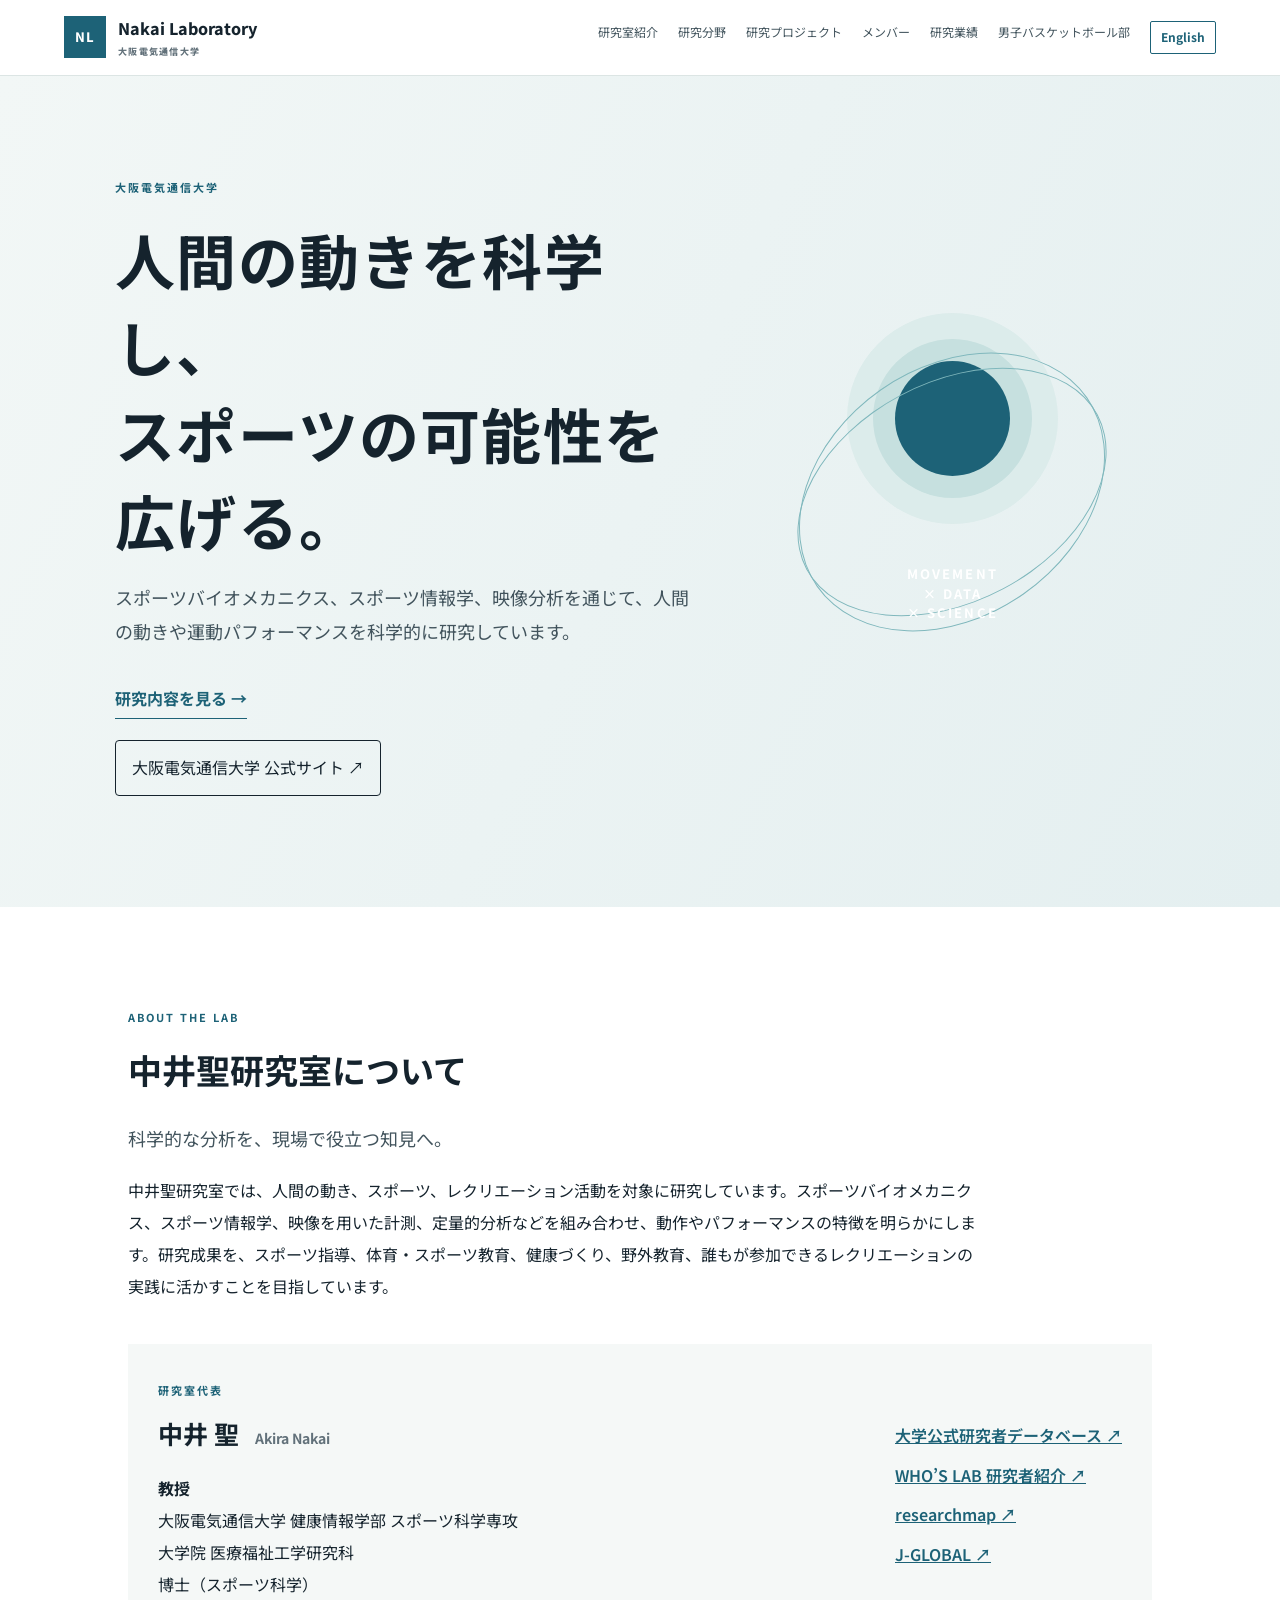
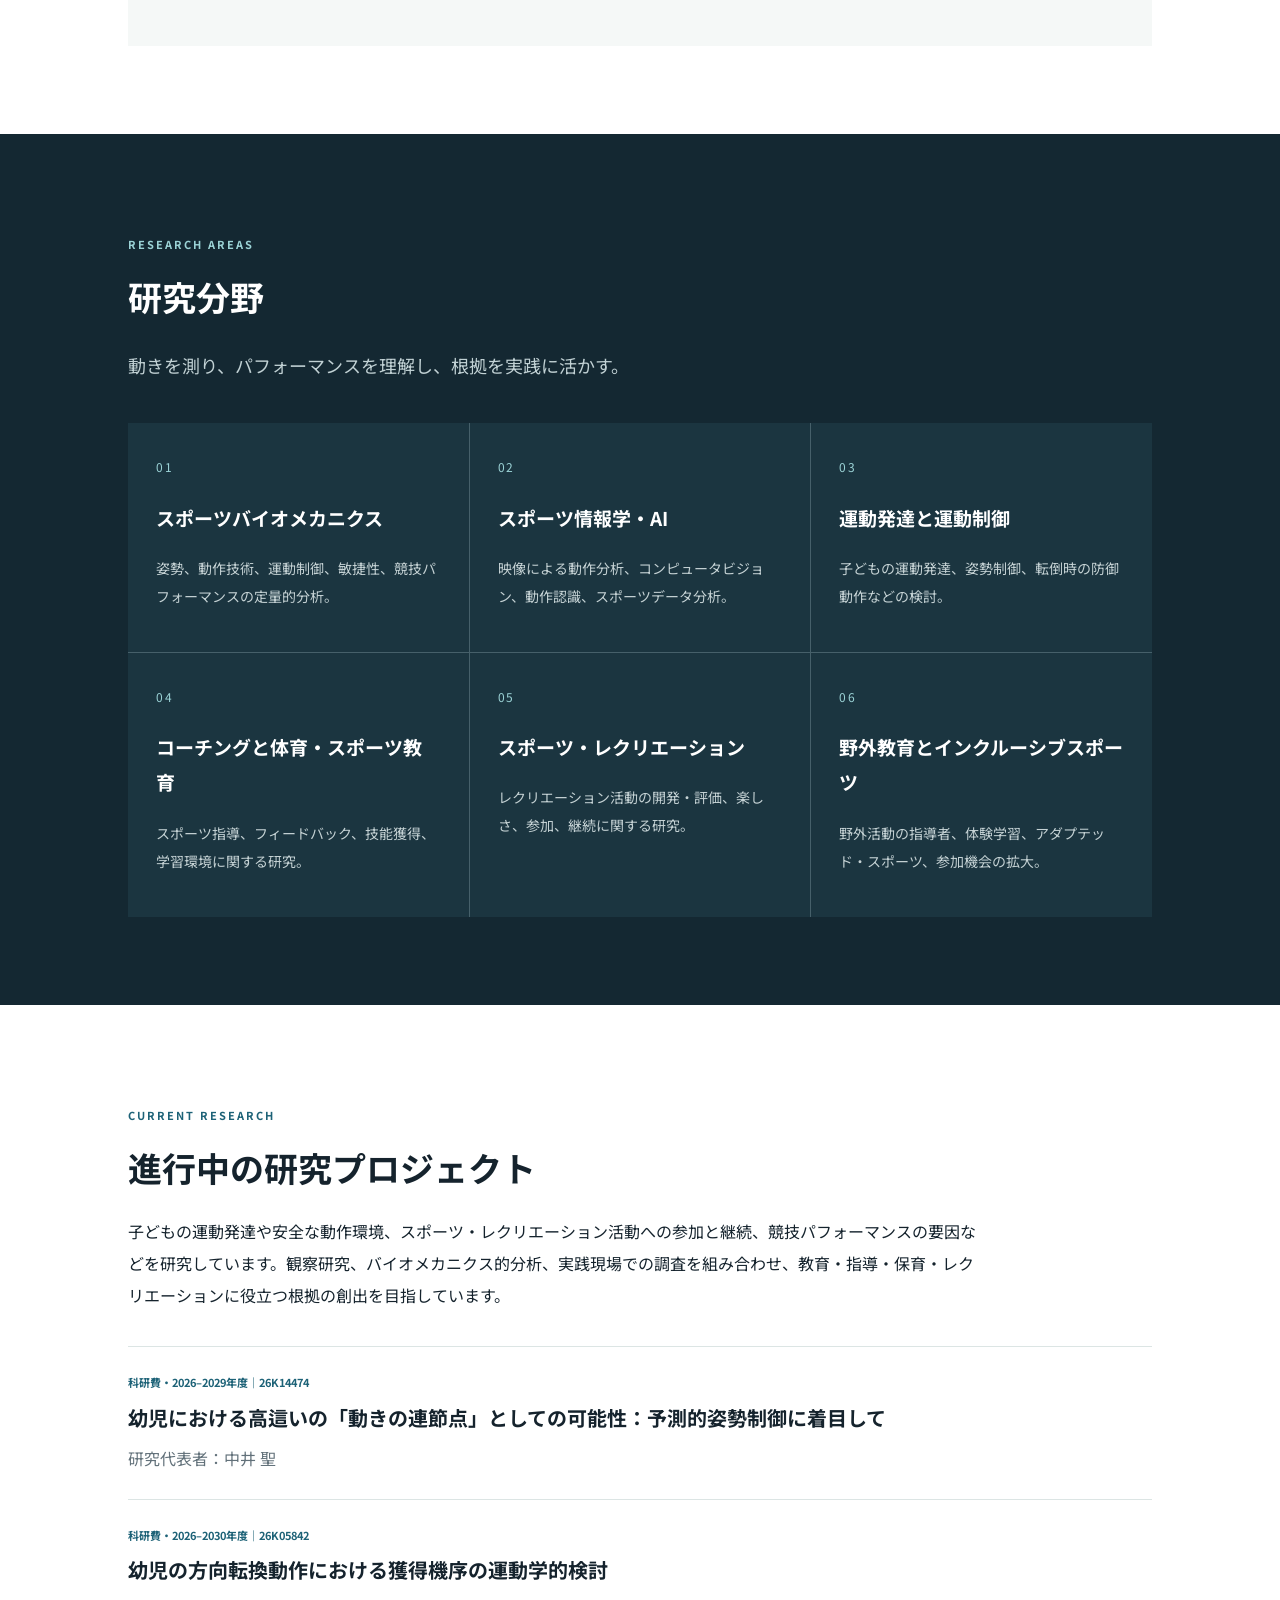
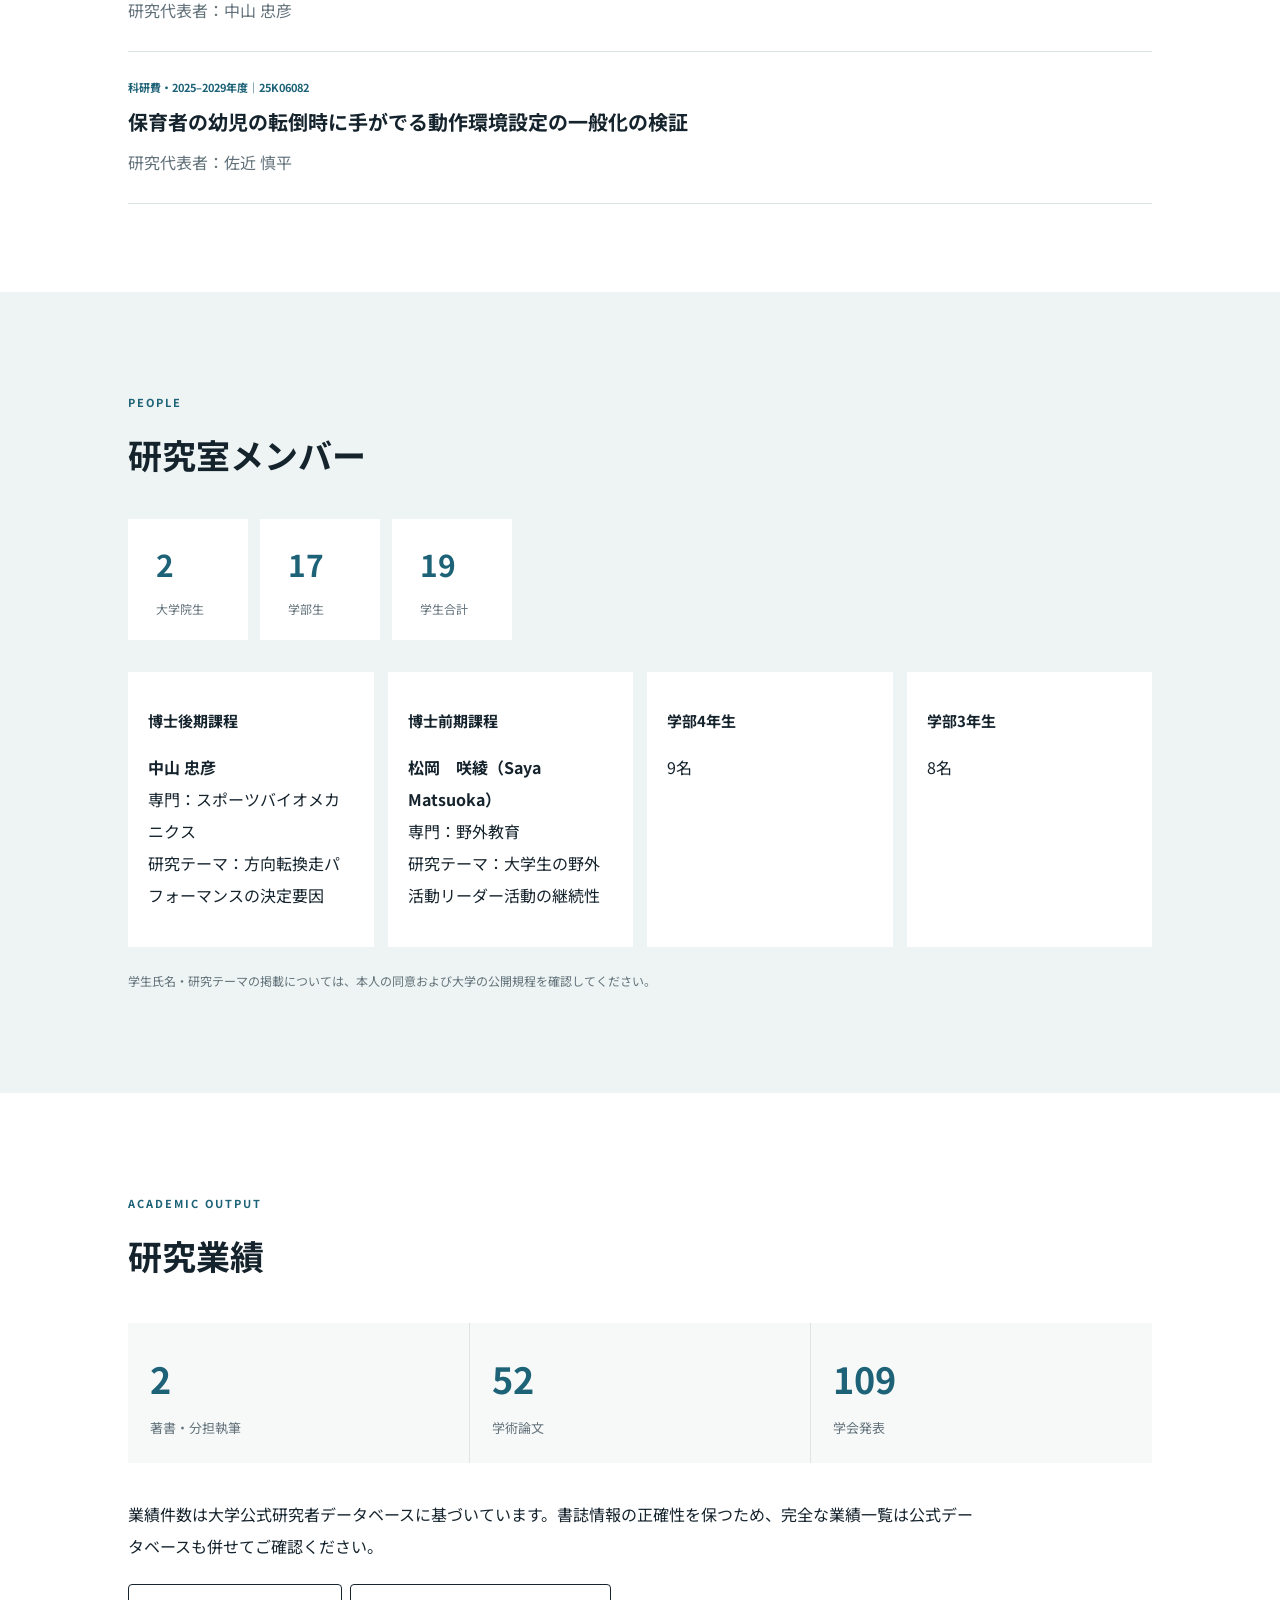
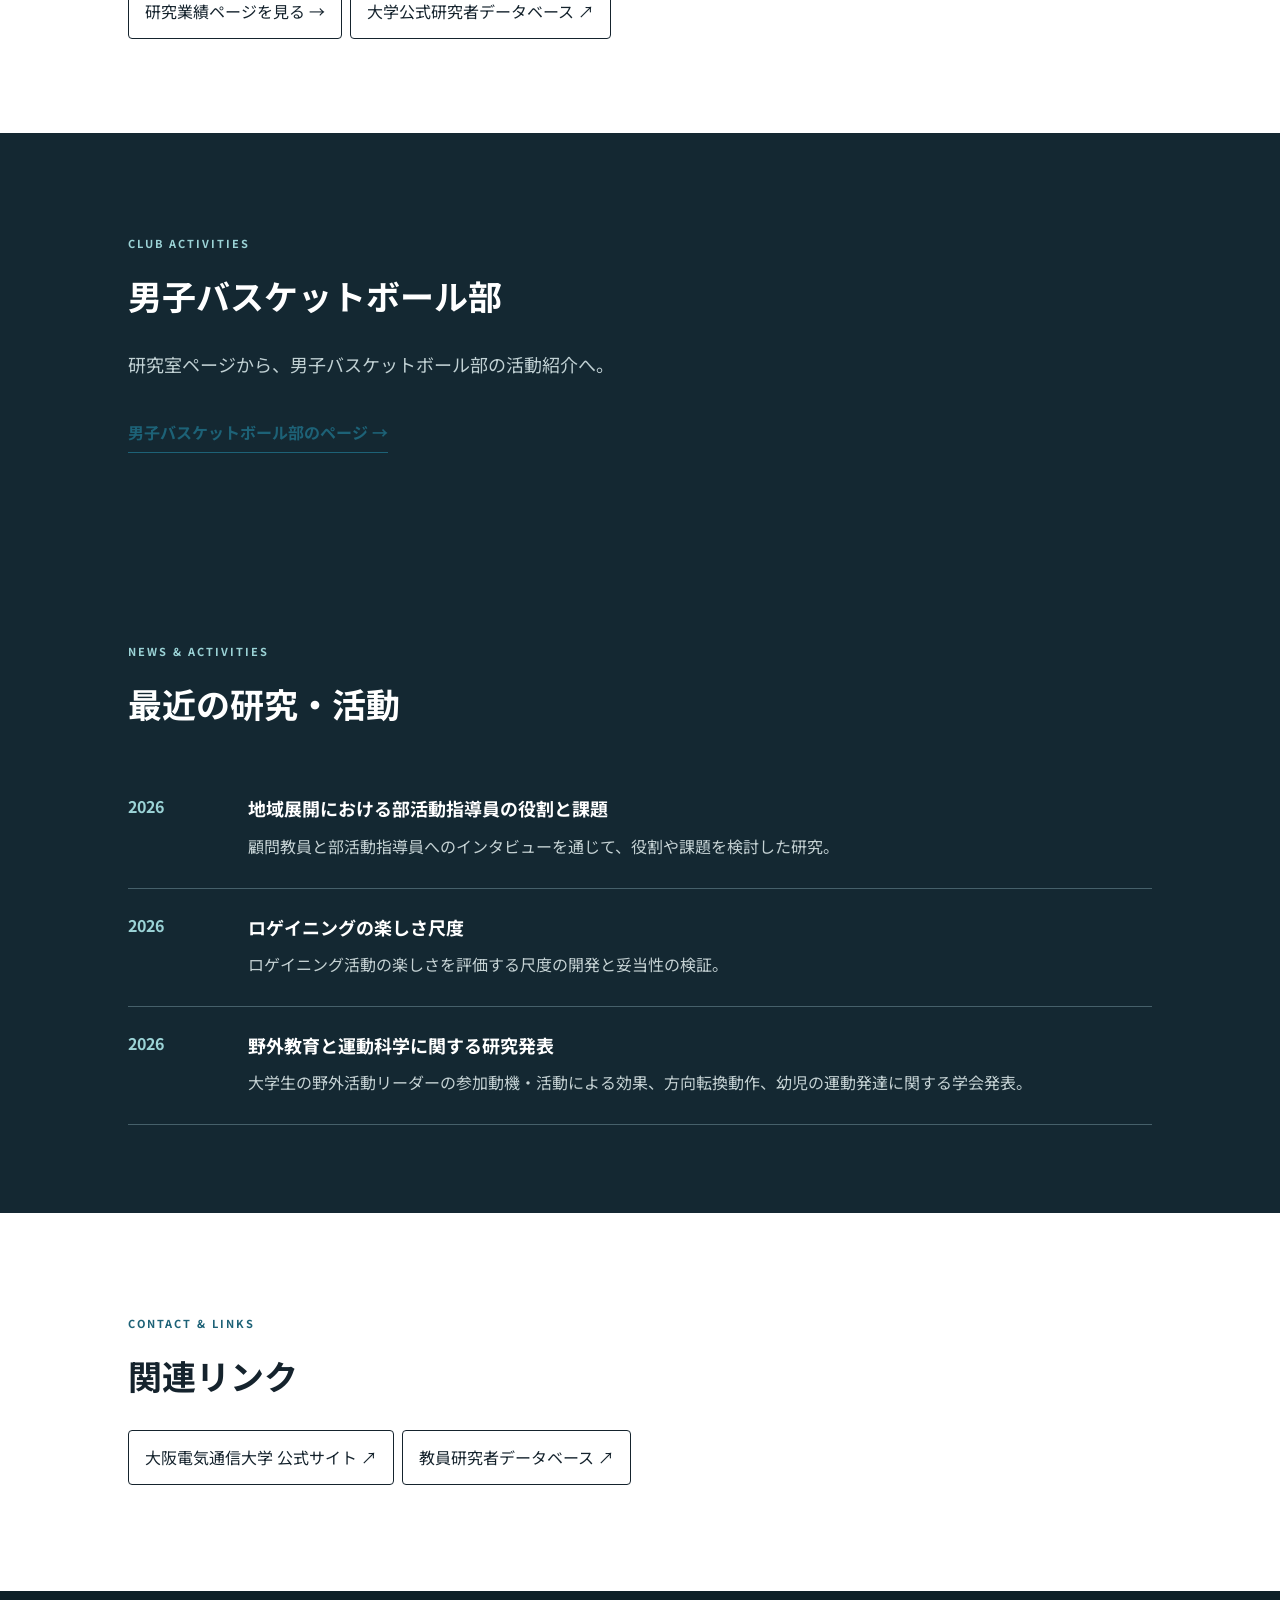
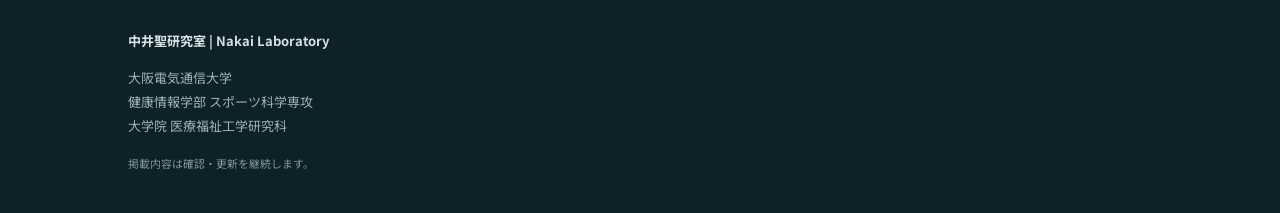
==== commit 2a2dc298: "Update index.html" ====
--- a/ja/index.html
+++ b/ja/index.html
@@ -2,7 +2,7 @@
 <section class="section" id="about"><p class="eyebrow">ABOUT THE LAB</p><h2>中井聖研究室について</h2><p class="section-lead">科学的な分析を、現場で役立つ知見へ。</p><p>中井聖研究室では、人間の動き、スポーツ、レクリエーション活動を対象に研究しています。スポーツバイオメカニクス、スポーツ情報学、映像を用いた計測、定量的分析などを組み合わせ、動作やパフォーマンスの特徴を明らかにします。研究成果を、スポーツ指導、体育・スポーツ教育、健康づくり、野外教育、誰もが参加できるレクリエーションの実践に活かすことを目指しています。</p><div class="profile"><div><span class="eyebrow">研究室代表</span><h3>中井 聖 <small>Akira Nakai</small></h3><p><strong>教授</strong><br>大阪電気通信大学 健康情報学部 スポーツ科学専攻<br>大学院 医療福祉工学研究科<br>博士（スポーツ科学）</p></div><div class="profile-links"><a href="https://research-db.osakac.ac.jp/doku.php?id=ja:0811:nakai_akira" target="_blank" rel="noopener">大学公式研究者データベース ↗</a><a href="https://www.osakac.ac.jp/whoslab/research/nakai-a/" target="_blank" rel="noopener">WHO’S LAB 研究者紹介 ↗</a><a href="https://researchmap.jp/akiranakai" target="_blank" rel="noopener">researchmap ↗</a><a href="https://jglobal.jst.go.jp/detail?JGLOBAL_ID=201101075305499362" target="_blank" rel="noopener">J-GLOBAL ↗</a></div></div></section>
 <section class="section dark" id="research"><p class="eyebrow">RESEARCH AREAS</p><h2>研究分野</h2><p class="section-lead">動きを測り、パフォーマンスを理解し、根拠を実践に活かす。</p><div class="cards"><article><span>01</span><h3>スポーツバイオメカニクス</h3><p>姿勢、動作技術、運動制御、敏捷性、競技パフォーマンスの定量的分析。</p></article><article><span>02</span><h3>スポーツ情報学・AI</h3><p>映像による動作分析、コンピュータビジョン、動作認識、スポーツデータ分析。</p></article><article><span>03</span><h3>運動発達と運動制御</h3><p>子どもの運動発達、姿勢制御、転倒時の防御動作などの検討。</p></article><article><span>04</span><h3>コーチングと体育・スポーツ教育</h3><p>スポーツ指導、フィードバック、技能獲得、学習環境に関する研究。</p></article><article><span>05</span><h3>スポーツ・レクリエーション</h3><p>レクリエーション活動の開発・評価、楽しさ、参加、継続に関する研究。</p></article><article><span>06</span><h3>野外教育とインクルーシブスポーツ</h3><p>野外活動の指導者、体験学習、アダプテッド・スポーツ、参加機会の拡大。</p></article></div></section>
 <section class="section" id="projects"><p class="eyebrow">CURRENT RESEARCH</p><h2>進行中の研究プロジェクト</h2><p>子どもの運動発達や安全な動作環境、スポーツ・レクリエーション活動への参加と継続、競技パフォーマンスの要因などを研究しています。観察研究、バイオメカニクス的分析、実践現場での調査を組み合わせ、教育・指導・保育・レクリエーションに役立つ根拠の創出を目指しています。</p><div class="project-list"><article><div class="project-tag">科研費・2026–2029年度｜26K14474</div><h3>幼児における高這いの「動きの連節点」としての可能性：予測的姿勢制御に着目して</h3><p>研究代表者：中井 聖</p></article><article><div class="project-tag">科研費・2026–2030年度｜26K05842</div><h3>幼児の方向転換動作における獲得機序の運動学的検討</h3><p>研究代表者：中山 忠彦</p></article><article><div class="project-tag">科研費・2025–2029年度｜25K06082</div><h3>保育者の幼児の転倒時に手がでる動作環境設定の一般化の検証</h3><p>研究代表者：佐近 慎平</p></article></div></section>
-<section class="section pale" id="members"><p class="eyebrow">PEOPLE</p><h2>研究室メンバー</h2><div class="member-summary"><div><strong>2</strong><span>大学院生</span></div><div><strong>17</strong><span>学部生</span></div><div><strong>19</strong><span>学生合計</span></div></div><div class="member-grid"><article><h3>博士後期課程</h3><p><strong>中山 忠彦</strong><br>専門：スポーツバイオメカニクス<br>研究テーマ：方向転換走パフォーマンスの決定要因</p></article><article><h3>博士前期課程</h3><p><strong>松岡咲綾（Saya Matsuoka）</strong><br>専門：野外教育<br>研究テーマ：大学生の野外活動リーダー活動の継続性</p></article><article><h3>学部4年生</h3><p>9名</p></article><article><h3>学部3年生</h3><p>8名</p></article></div><p class="note">学生氏名・研究テーマの掲載については、本人の同意および大学の公開規程を確認してください。</p></section>
+<section class="section pale" id="members"><p class="eyebrow">PEOPLE</p><h2>研究室メンバー</h2><div class="member-summary"><div><strong>2</strong><span>大学院生</span></div><div><strong>17</strong><span>学部生</span></div><div><strong>19</strong><span>学生合計</span></div></div><div class="member-grid"><article><h3>博士後期課程</h3><p><strong>中山 忠彦</strong><br>専門：スポーツバイオメカニクス<br>研究テーマ：方向転換走パフォーマンスの決定要因</p></article><article><h3>博士前期課程</h3><p><strong>松岡　咲綾（Saya Matsuoka）</strong><br>専門：野外教育<br>研究テーマ：大学生の野外活動リーダー活動の継続性</p></article><article><h3>学部4年生</h3><p>9名</p></article><article><h3>学部3年生</h3><p>8名</p></article></div><p class="note">学生氏名・研究テーマの掲載については、本人の同意および大学の公開規程を確認してください。</p></section>
 <section class="section" id="achievements"><p class="eyebrow">ACADEMIC OUTPUT</p><h2>研究業績</h2><div class="metrics"><div><strong>2</strong><span>著書・分担執筆</span></div><div><strong>52</strong><span>学術論文</span></div><div><strong>109</strong><span>学会発表</span></div></div><p>業績件数は大学公式研究者データベースに基づいています。書誌情報の正確性を保つため、完全な業績一覧は公式データベースも併せてご確認ください。</p><a class="official-link" href="publications.html">研究業績ページを見る →</a><a class="official-link" href="https://research-db.osakac.ac.jp/doku.php?id=ja:0811:nakai_akira" target="_blank" rel="noopener">大学公式研究者データベース ↗</a></section>
 <section class="section dark"><p class="eyebrow">CLUB ACTIVITIES</p><h2>男子バスケットボール部</h2><p class="section-lead">研究室ページから、男子バスケットボール部の活動紹介へ。</p><a class="text-link" href="basketball.html">男子バスケットボール部のページ →</a></section>
 <section class="section dark" id="news"><p class="eyebrow">NEWS &amp; ACTIVITIES</p><h2>最近の研究・活動</h2><div class="news-list"><article><time>2026</time><div><h3>地域展開における部活動指導員の役割と課題</h3><p>顧問教員と部活動指導員へのインタビューを通じて、役割や課題を検討した研究。</p></div></article><article><time>2026</time><div><h3>ロゲイニングの楽しさ尺度</h3><p>ロゲイニング活動の楽しさを評価する尺度の開発と妥当性の検証。</p></div></article><article><time>2026</time><div><h3>野外教育と運動科学に関する研究発表</h3><p>大学生の野外活動リーダーの参加動機・活動による効果、方向転換動作、幼児の運動発達に関する学会発表。</p></div></article></div></section><section class="contact section" id="contact"><p class="eyebrow">CONTACT &amp; LINKS</p><h2>関連リンク</h2><a class="official-link" href="https://www.osakac.ac.jp/" target="_blank" rel="noopener">大阪電気通信大学 公式サイト ↗</a><a class="official-link" href="https://research-db.osakac.ac.jp/doku.php?id=ja:0811:nakai_akira" target="_blank" rel="noopener">教員研究者データベース ↗</a></section></main><footer><strong>中井聖研究室 | Nakai Laboratory</strong><p>大阪電気通信大学<br>健康情報学部 スポーツ科学専攻<br>大学院 医療福祉工学研究科</p><small>掲載内容は確認・更新を継続します。</small></footer></body></html>
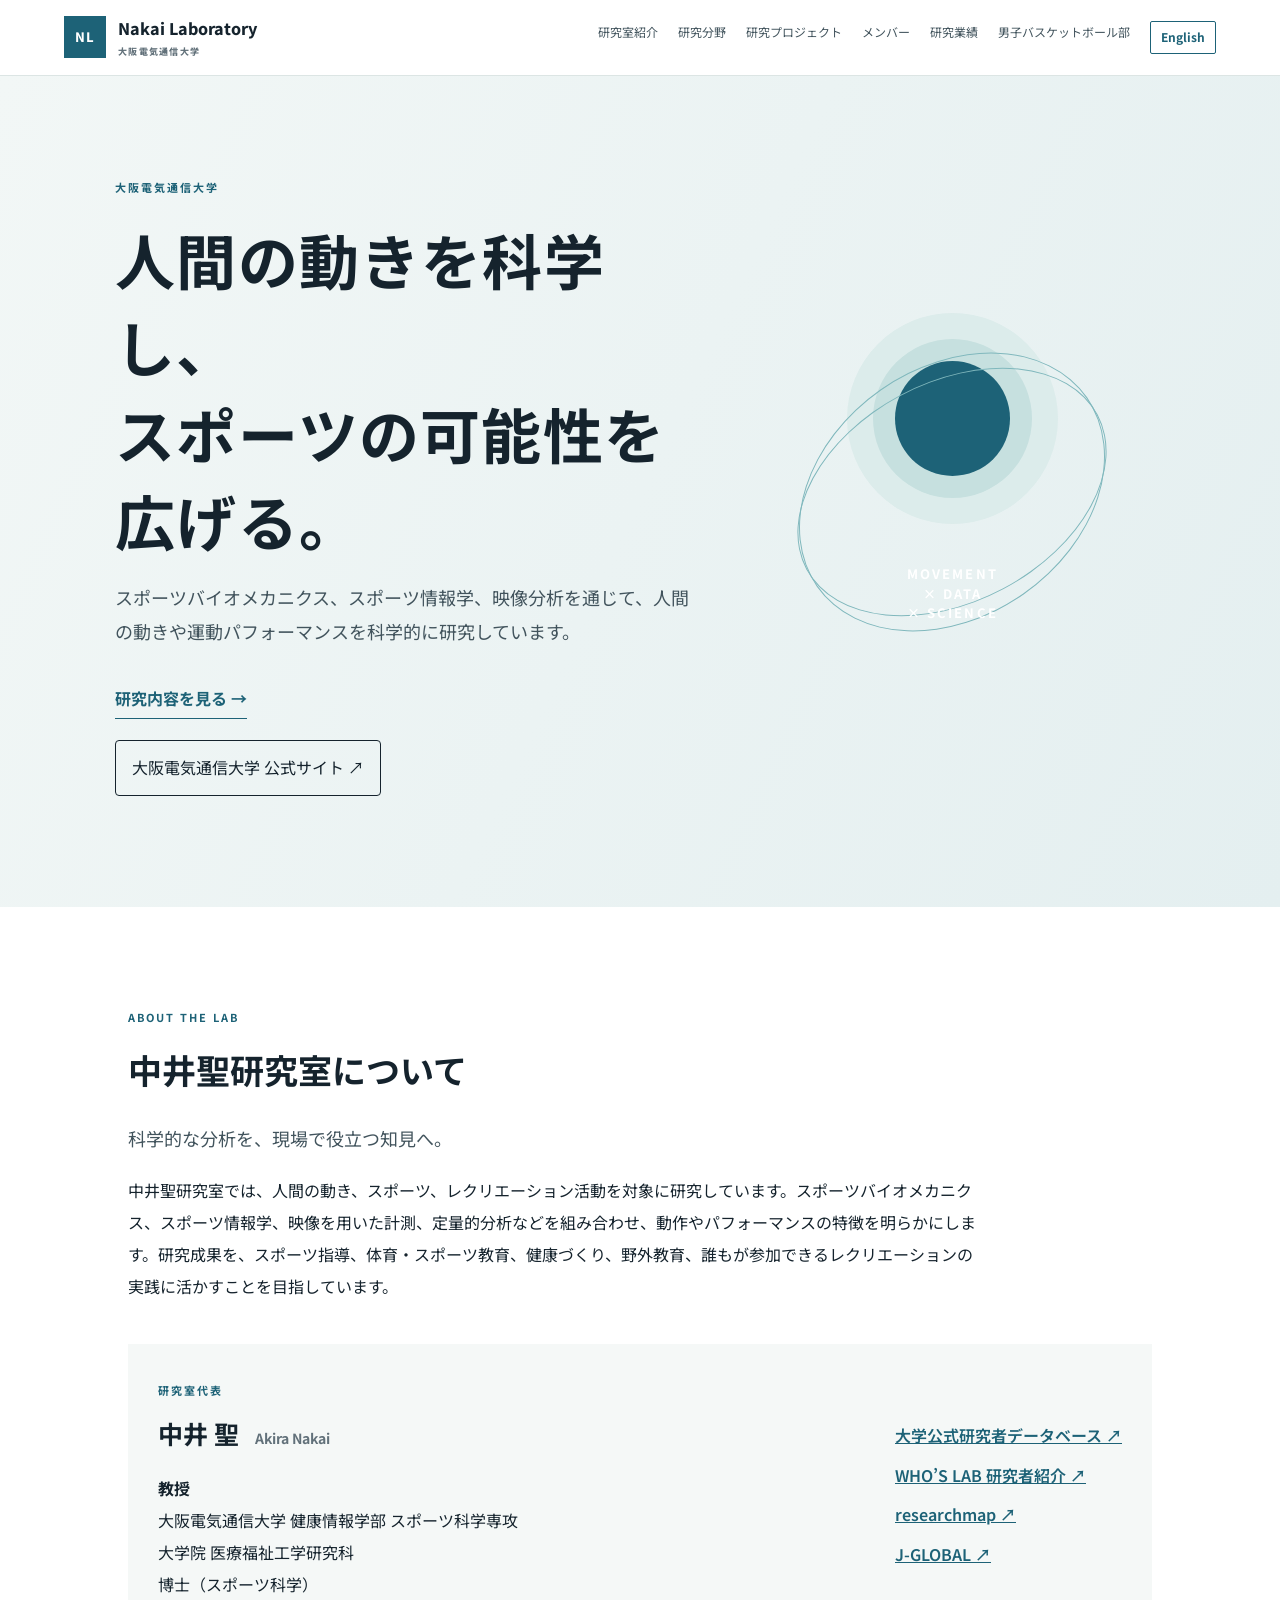
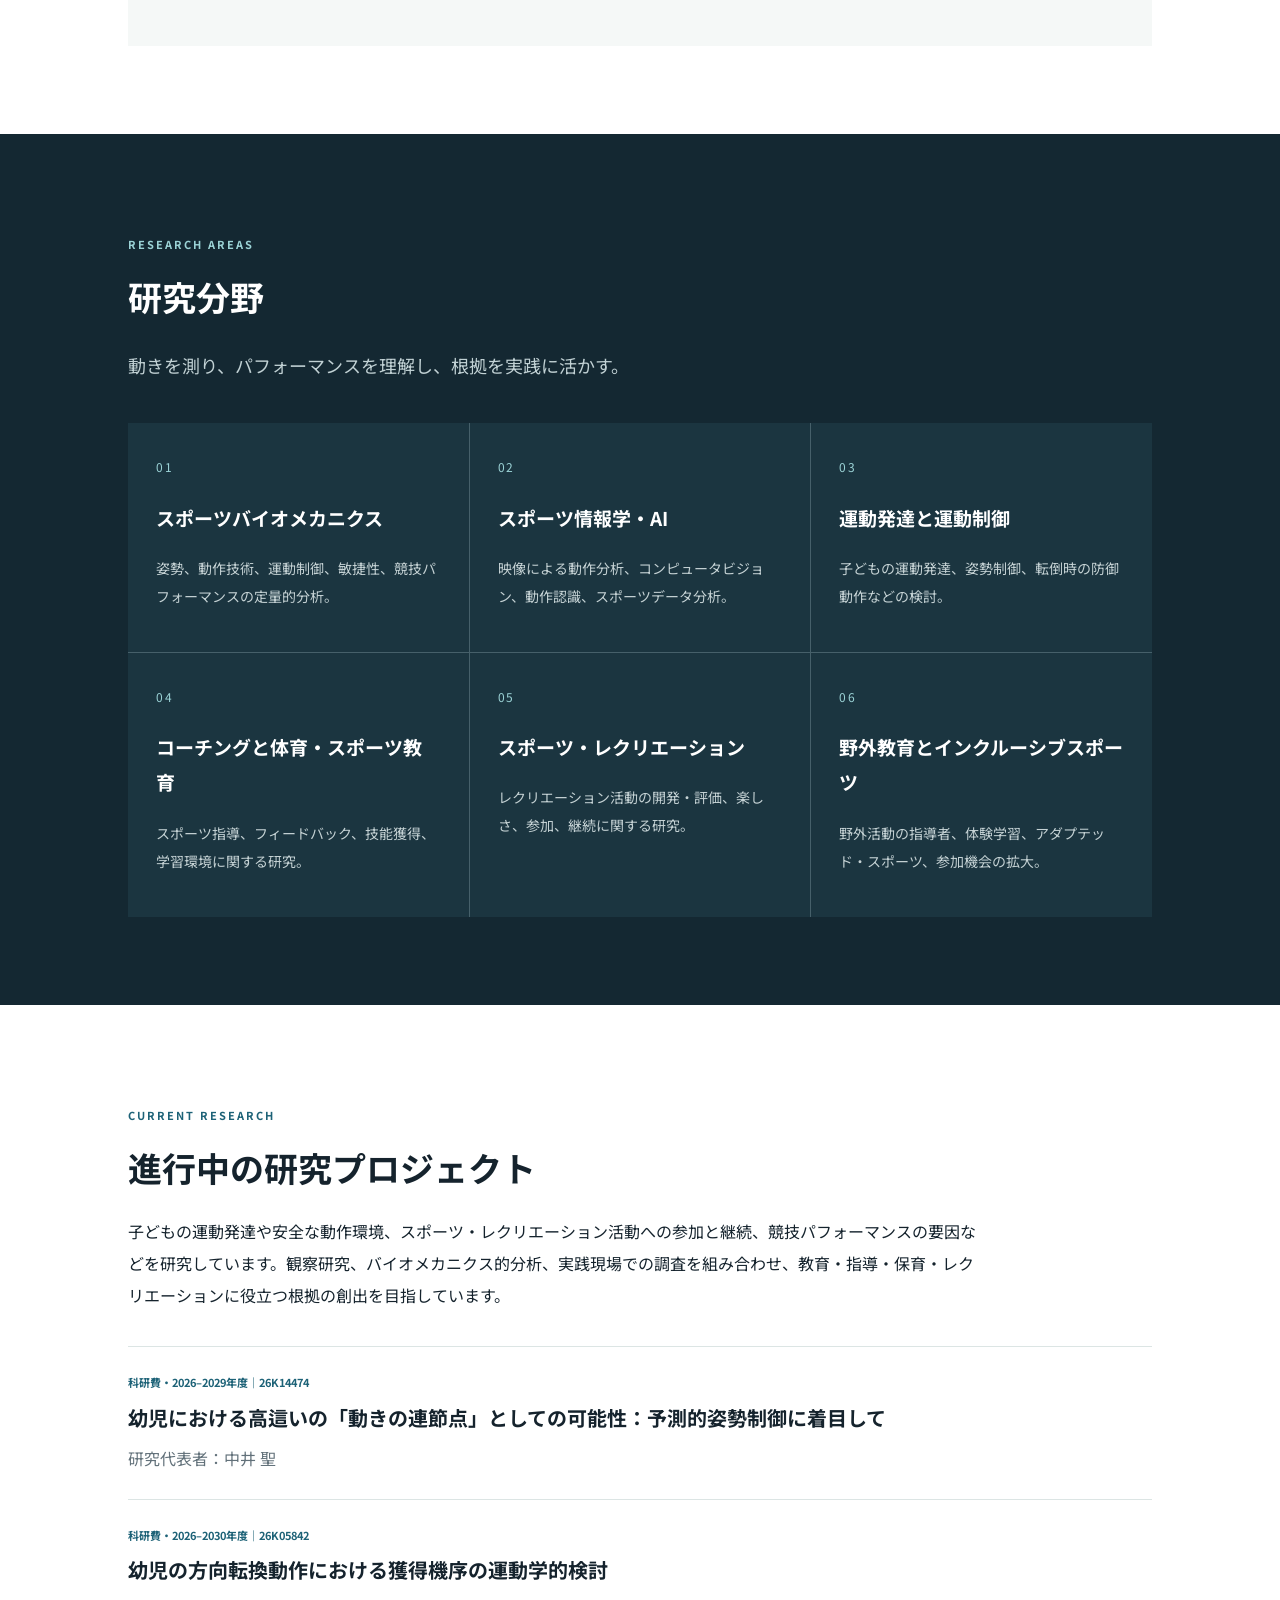
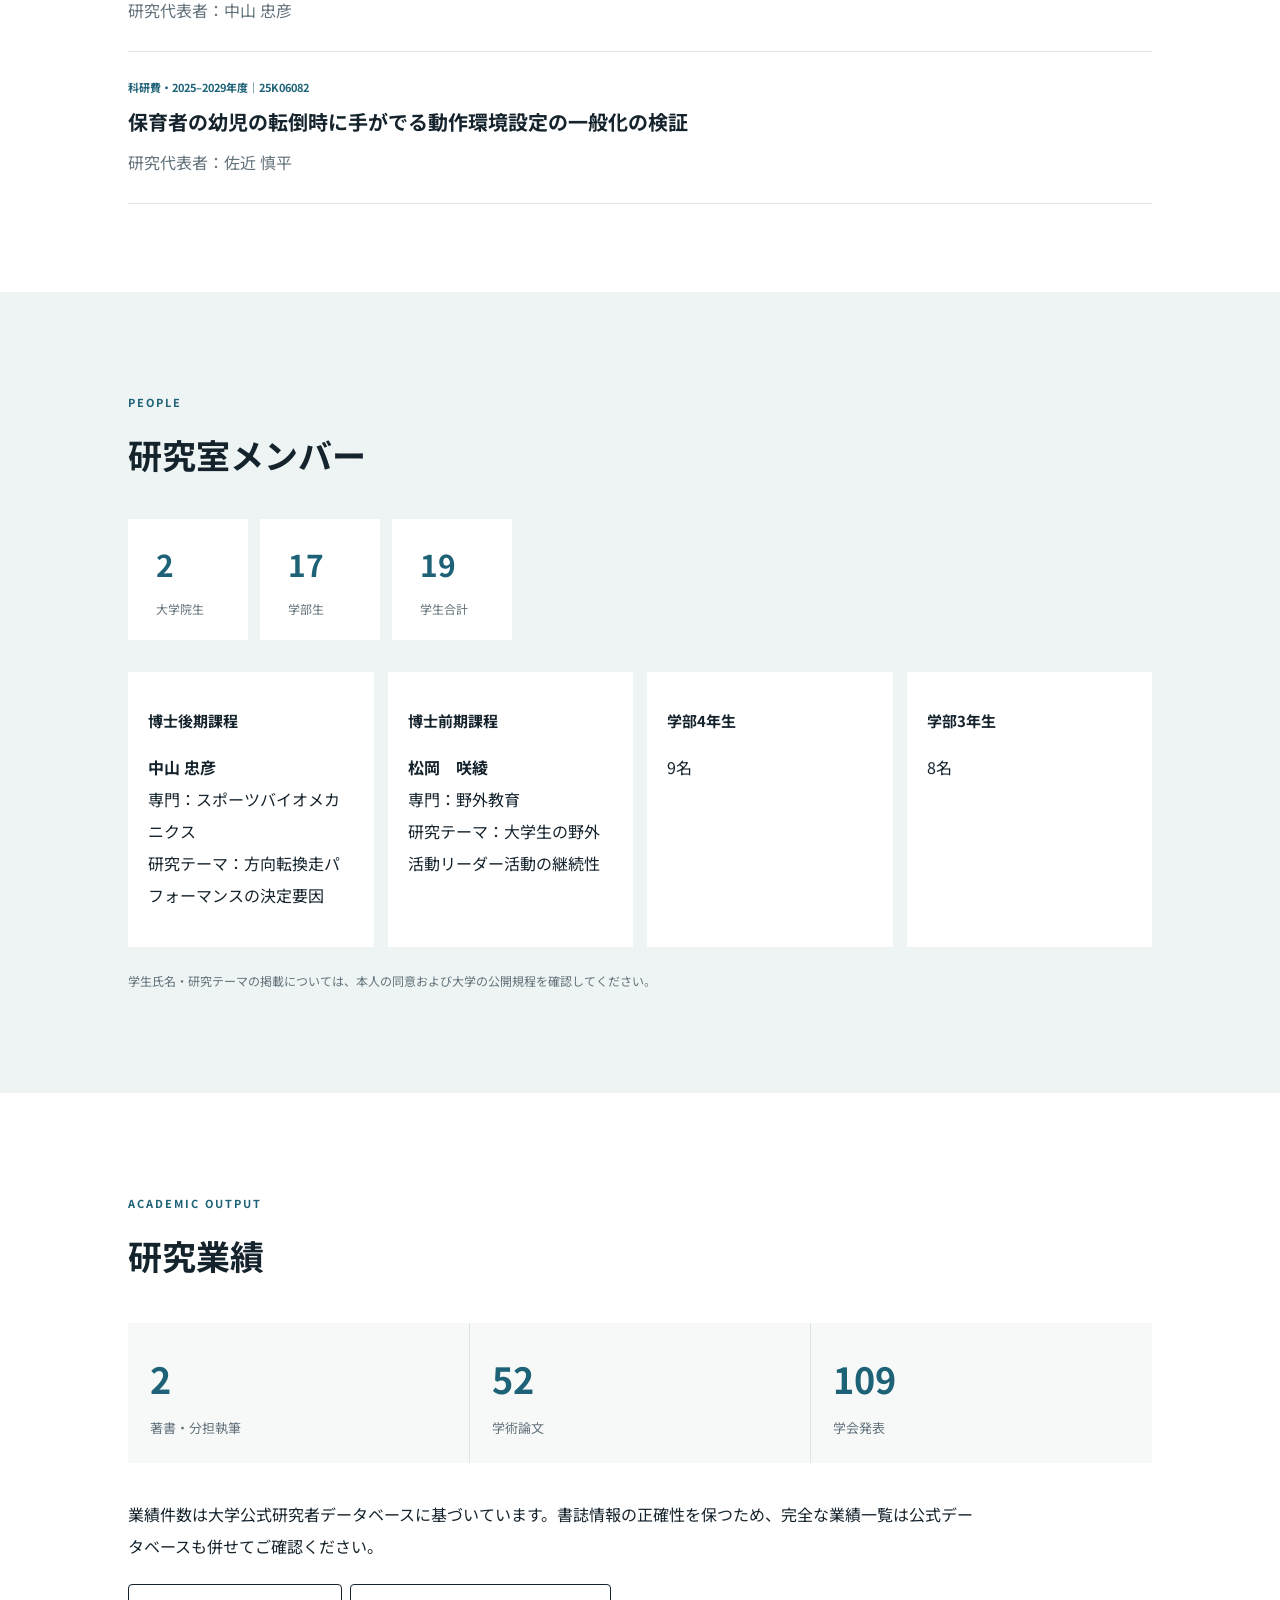
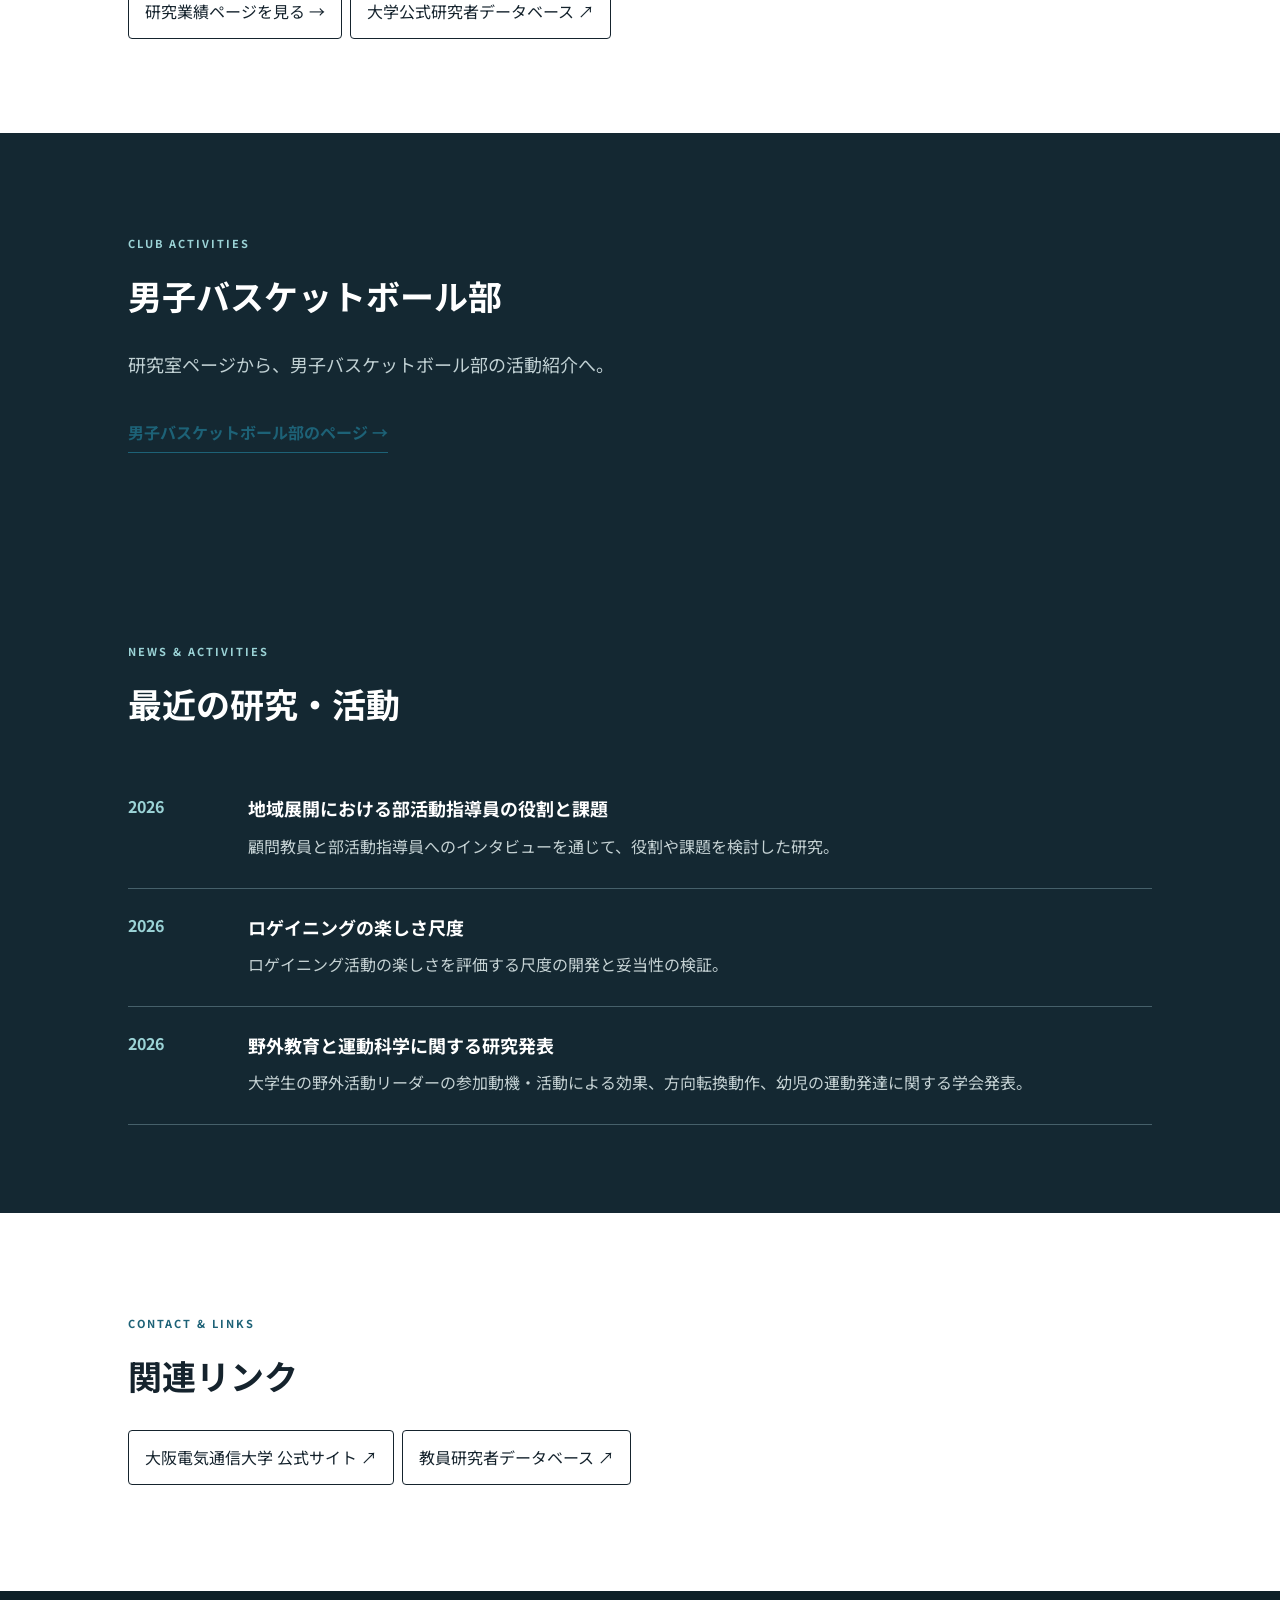
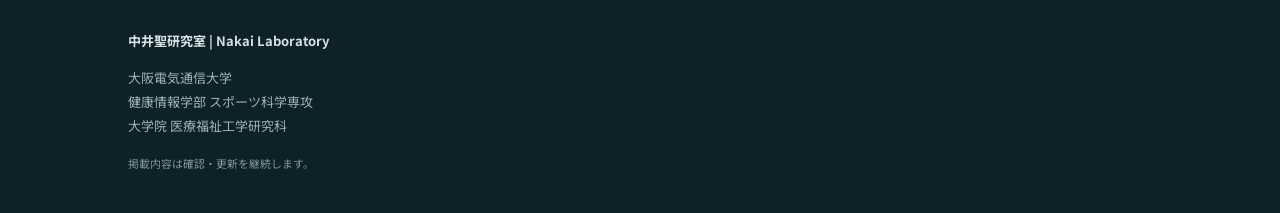
==== commit 272e1500: "Update index.html" ====
--- a/ja/index.html
+++ b/ja/index.html
@@ -2,7 +2,7 @@
 <section class="section" id="about"><p class="eyebrow">ABOUT THE LAB</p><h2>中井聖研究室について</h2><p class="section-lead">科学的な分析を、現場で役立つ知見へ。</p><p>中井聖研究室では、人間の動き、スポーツ、レクリエーション活動を対象に研究しています。スポーツバイオメカニクス、スポーツ情報学、映像を用いた計測、定量的分析などを組み合わせ、動作やパフォーマンスの特徴を明らかにします。研究成果を、スポーツ指導、体育・スポーツ教育、健康づくり、野外教育、誰もが参加できるレクリエーションの実践に活かすことを目指しています。</p><div class="profile"><div><span class="eyebrow">研究室代表</span><h3>中井 聖 <small>Akira Nakai</small></h3><p><strong>教授</strong><br>大阪電気通信大学 健康情報学部 スポーツ科学専攻<br>大学院 医療福祉工学研究科<br>博士（スポーツ科学）</p></div><div class="profile-links"><a href="https://research-db.osakac.ac.jp/doku.php?id=ja:0811:nakai_akira" target="_blank" rel="noopener">大学公式研究者データベース ↗</a><a href="https://www.osakac.ac.jp/whoslab/research/nakai-a/" target="_blank" rel="noopener">WHO’S LAB 研究者紹介 ↗</a><a href="https://researchmap.jp/akiranakai" target="_blank" rel="noopener">researchmap ↗</a><a href="https://jglobal.jst.go.jp/detail?JGLOBAL_ID=201101075305499362" target="_blank" rel="noopener">J-GLOBAL ↗</a></div></div></section>
 <section class="section dark" id="research"><p class="eyebrow">RESEARCH AREAS</p><h2>研究分野</h2><p class="section-lead">動きを測り、パフォーマンスを理解し、根拠を実践に活かす。</p><div class="cards"><article><span>01</span><h3>スポーツバイオメカニクス</h3><p>姿勢、動作技術、運動制御、敏捷性、競技パフォーマンスの定量的分析。</p></article><article><span>02</span><h3>スポーツ情報学・AI</h3><p>映像による動作分析、コンピュータビジョン、動作認識、スポーツデータ分析。</p></article><article><span>03</span><h3>運動発達と運動制御</h3><p>子どもの運動発達、姿勢制御、転倒時の防御動作などの検討。</p></article><article><span>04</span><h3>コーチングと体育・スポーツ教育</h3><p>スポーツ指導、フィードバック、技能獲得、学習環境に関する研究。</p></article><article><span>05</span><h3>スポーツ・レクリエーション</h3><p>レクリエーション活動の開発・評価、楽しさ、参加、継続に関する研究。</p></article><article><span>06</span><h3>野外教育とインクルーシブスポーツ</h3><p>野外活動の指導者、体験学習、アダプテッド・スポーツ、参加機会の拡大。</p></article></div></section>
 <section class="section" id="projects"><p class="eyebrow">CURRENT RESEARCH</p><h2>進行中の研究プロジェクト</h2><p>子どもの運動発達や安全な動作環境、スポーツ・レクリエーション活動への参加と継続、競技パフォーマンスの要因などを研究しています。観察研究、バイオメカニクス的分析、実践現場での調査を組み合わせ、教育・指導・保育・レクリエーションに役立つ根拠の創出を目指しています。</p><div class="project-list"><article><div class="project-tag">科研費・2026–2029年度｜26K14474</div><h3>幼児における高這いの「動きの連節点」としての可能性：予測的姿勢制御に着目して</h3><p>研究代表者：中井 聖</p></article><article><div class="project-tag">科研費・2026–2030年度｜26K05842</div><h3>幼児の方向転換動作における獲得機序の運動学的検討</h3><p>研究代表者：中山 忠彦</p></article><article><div class="project-tag">科研費・2025–2029年度｜25K06082</div><h3>保育者の幼児の転倒時に手がでる動作環境設定の一般化の検証</h3><p>研究代表者：佐近 慎平</p></article></div></section>
-<section class="section pale" id="members"><p class="eyebrow">PEOPLE</p><h2>研究室メンバー</h2><div class="member-summary"><div><strong>2</strong><span>大学院生</span></div><div><strong>17</strong><span>学部生</span></div><div><strong>19</strong><span>学生合計</span></div></div><div class="member-grid"><article><h3>博士後期課程</h3><p><strong>中山 忠彦</strong><br>専門：スポーツバイオメカニクス<br>研究テーマ：方向転換走パフォーマンスの決定要因</p></article><article><h3>博士前期課程</h3><p><strong>松岡　咲綾（Saya Matsuoka）</strong><br>専門：野外教育<br>研究テーマ：大学生の野外活動リーダー活動の継続性</p></article><article><h3>学部4年生</h3><p>9名</p></article><article><h3>学部3年生</h3><p>8名</p></article></div><p class="note">学生氏名・研究テーマの掲載については、本人の同意および大学の公開規程を確認してください。</p></section>
+<section class="section pale" id="members"><p class="eyebrow">PEOPLE</p><h2>研究室メンバー</h2><div class="member-summary"><div><strong>2</strong><span>大学院生</span></div><div><strong>17</strong><span>学部生</span></div><div><strong>19</strong><span>学生合計</span></div></div><div class="member-grid"><article><h3>博士後期課程</h3><p><strong>中山 忠彦</strong><br>専門：スポーツバイオメカニクス<br>研究テーマ：方向転換走パフォーマンスの決定要因</p></article><article><h3>博士前期課程</h3><p><strong>松岡　咲綾</strong><br>専門：野外教育<br>研究テーマ：大学生の野外活動リーダー活動の継続性</p></article><article><h3>学部4年生</h3><p>9名</p></article><article><h3>学部3年生</h3><p>8名</p></article></div><p class="note">学生氏名・研究テーマの掲載については、本人の同意および大学の公開規程を確認してください。</p></section>
 <section class="section" id="achievements"><p class="eyebrow">ACADEMIC OUTPUT</p><h2>研究業績</h2><div class="metrics"><div><strong>2</strong><span>著書・分担執筆</span></div><div><strong>52</strong><span>学術論文</span></div><div><strong>109</strong><span>学会発表</span></div></div><p>業績件数は大学公式研究者データベースに基づいています。書誌情報の正確性を保つため、完全な業績一覧は公式データベースも併せてご確認ください。</p><a class="official-link" href="publications.html">研究業績ページを見る →</a><a class="official-link" href="https://research-db.osakac.ac.jp/doku.php?id=ja:0811:nakai_akira" target="_blank" rel="noopener">大学公式研究者データベース ↗</a></section>
 <section class="section dark"><p class="eyebrow">CLUB ACTIVITIES</p><h2>男子バスケットボール部</h2><p class="section-lead">研究室ページから、男子バスケットボール部の活動紹介へ。</p><a class="text-link" href="basketball.html">男子バスケットボール部のページ →</a></section>
 <section class="section dark" id="news"><p class="eyebrow">NEWS &amp; ACTIVITIES</p><h2>最近の研究・活動</h2><div class="news-list"><article><time>2026</time><div><h3>地域展開における部活動指導員の役割と課題</h3><p>顧問教員と部活動指導員へのインタビューを通じて、役割や課題を検討した研究。</p></div></article><article><time>2026</time><div><h3>ロゲイニングの楽しさ尺度</h3><p>ロゲイニング活動の楽しさを評価する尺度の開発と妥当性の検証。</p></div></article><article><time>2026</time><div><h3>野外教育と運動科学に関する研究発表</h3><p>大学生の野外活動リーダーの参加動機・活動による効果、方向転換動作、幼児の運動発達に関する学会発表。</p></div></article></div></section><section class="contact section" id="contact"><p class="eyebrow">CONTACT &amp; LINKS</p><h2>関連リンク</h2><a class="official-link" href="https://www.osakac.ac.jp/" target="_blank" rel="noopener">大阪電気通信大学 公式サイト ↗</a><a class="official-link" href="https://research-db.osakac.ac.jp/doku.php?id=ja:0811:nakai_akira" target="_blank" rel="noopener">教員研究者データベース ↗</a></section></main><footer><strong>中井聖研究室 | Nakai Laboratory</strong><p>大阪電気通信大学<br>健康情報学部 スポーツ科学専攻<br>大学院 医療福祉工学研究科</p><small>掲載内容は確認・更新を継続します。</small></footer></body></html>
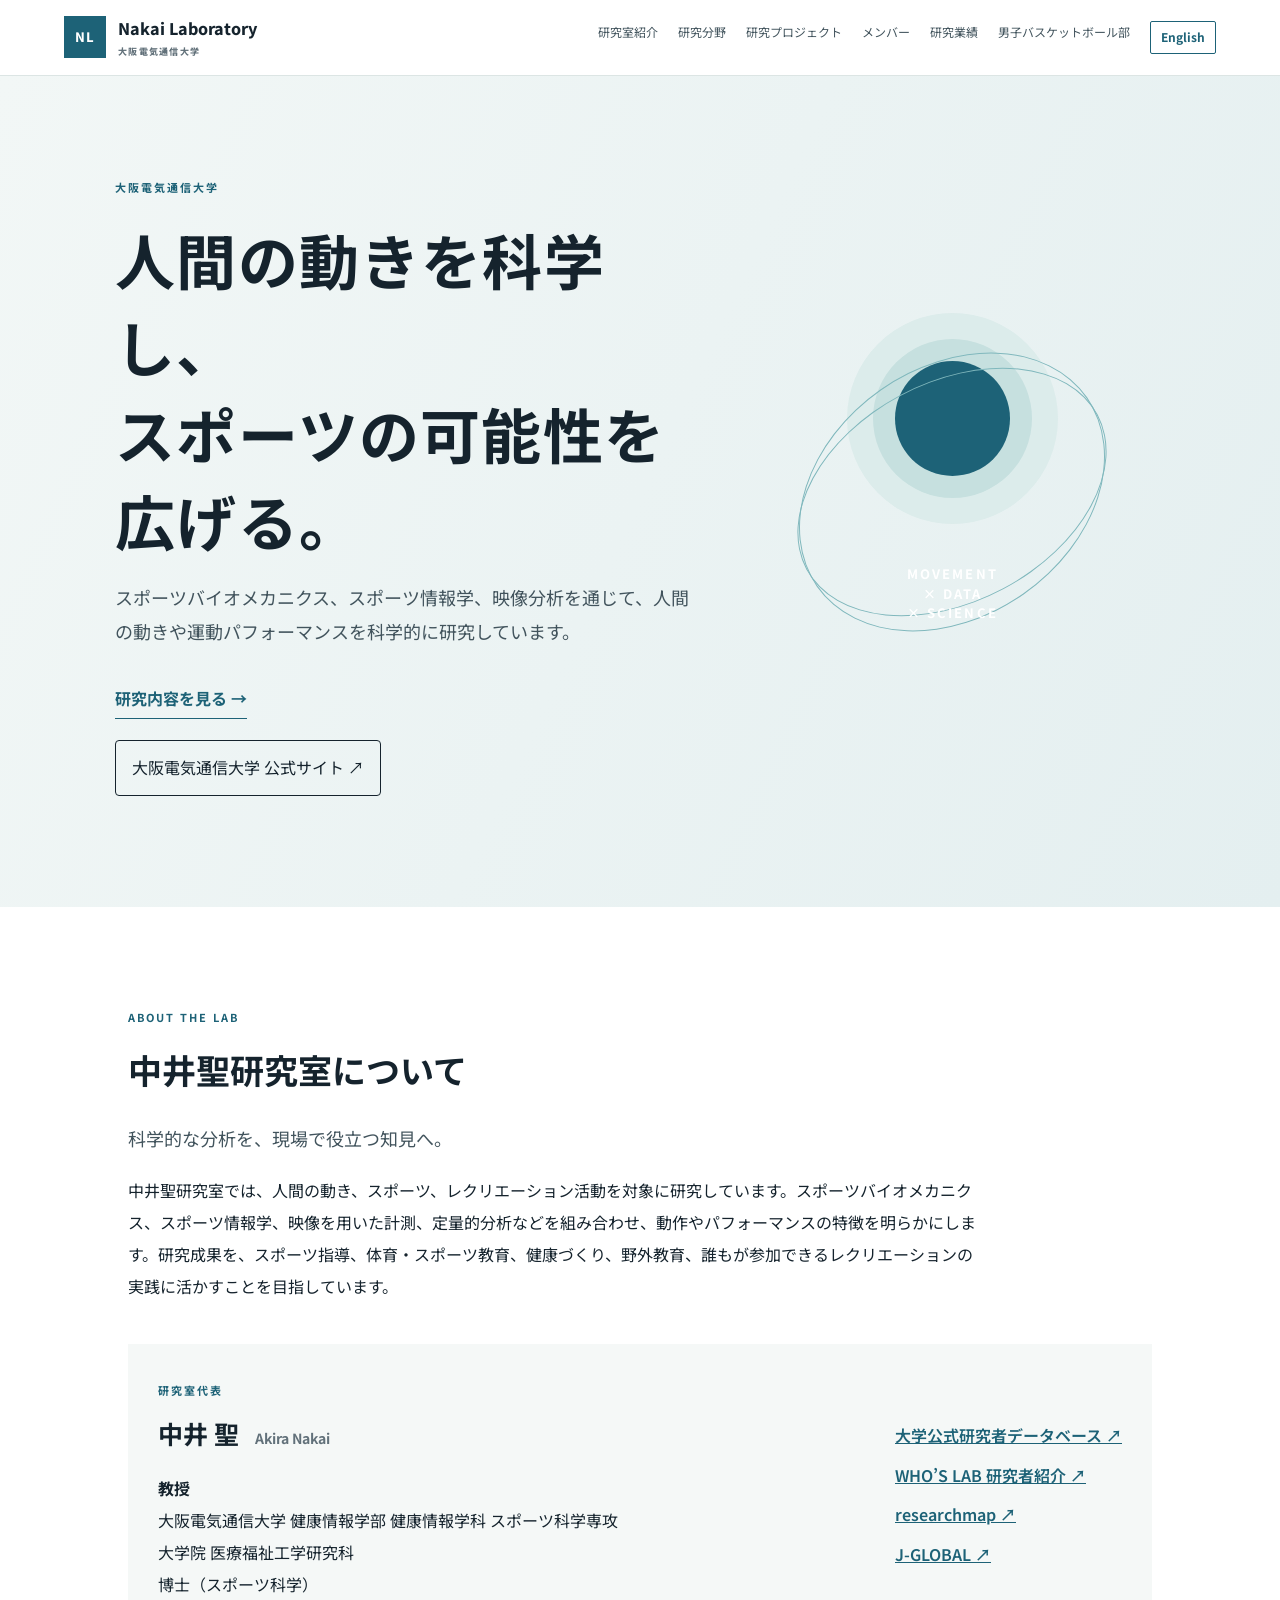
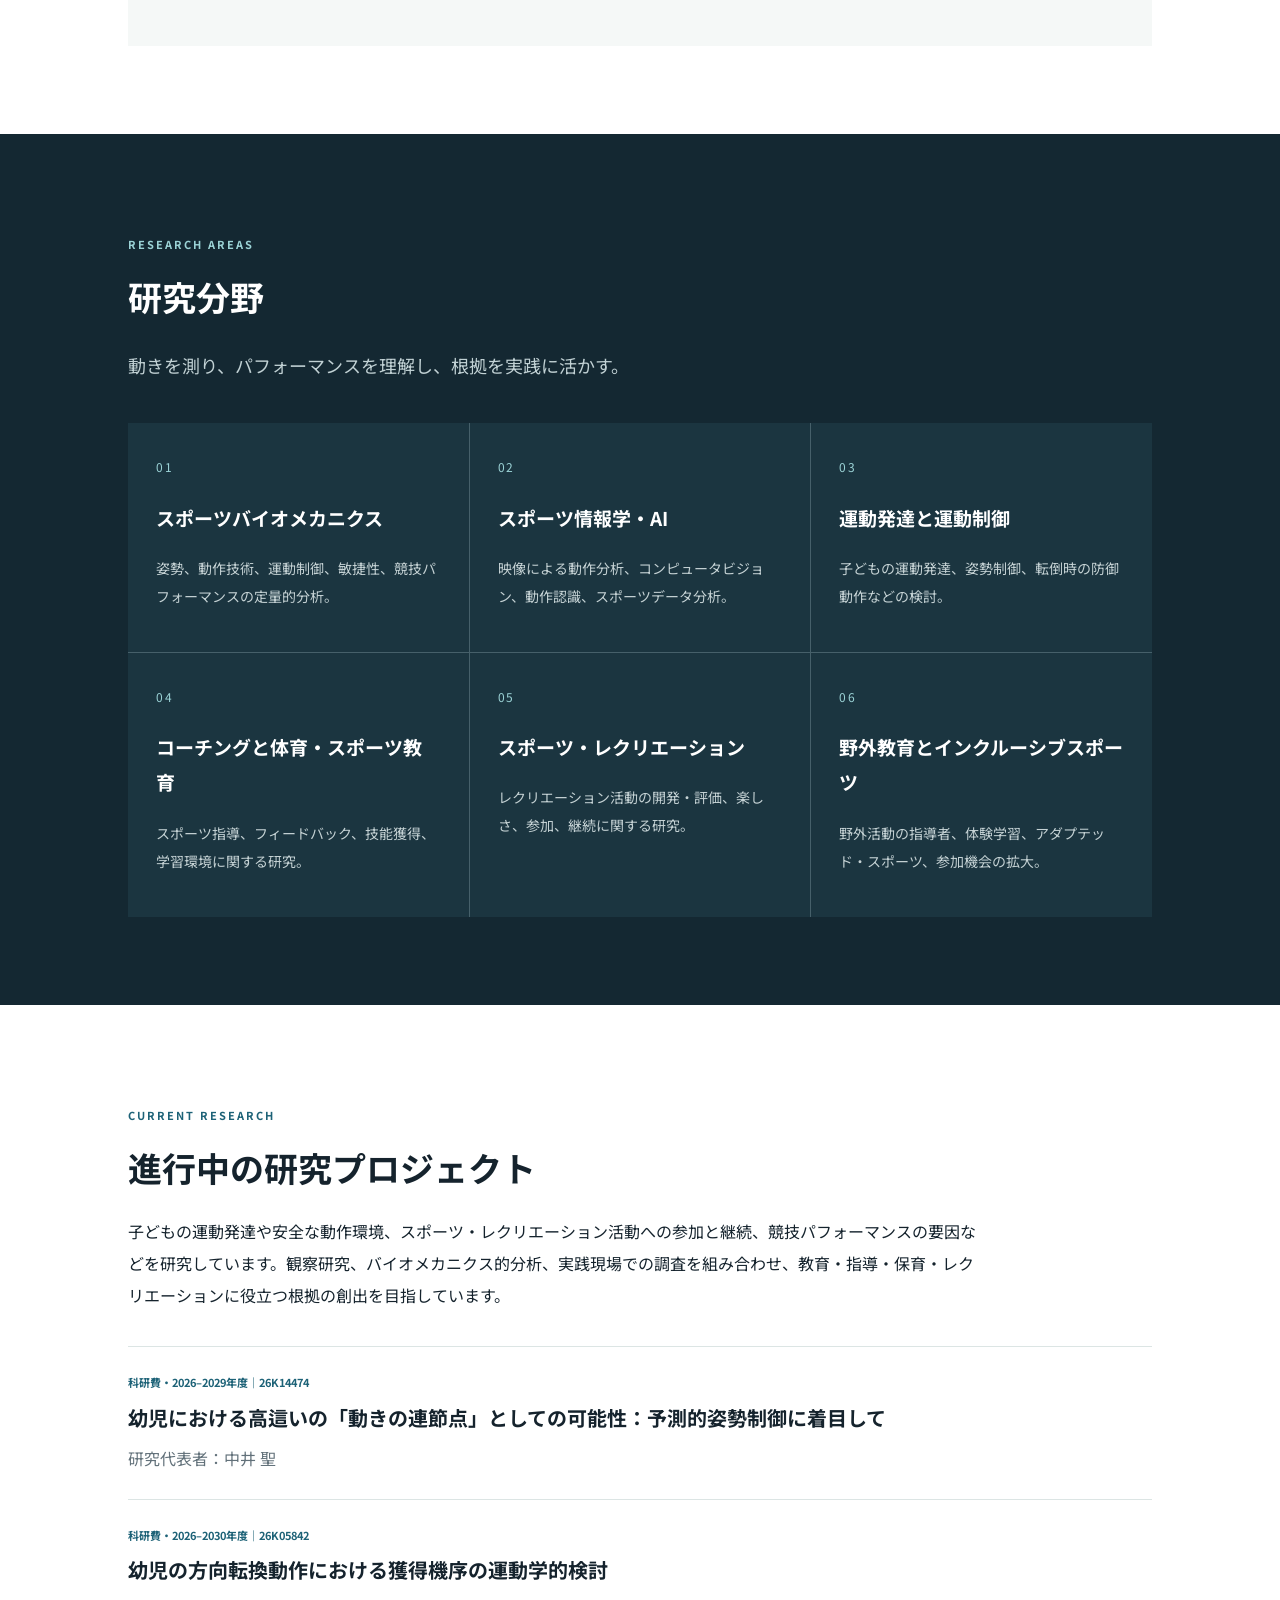
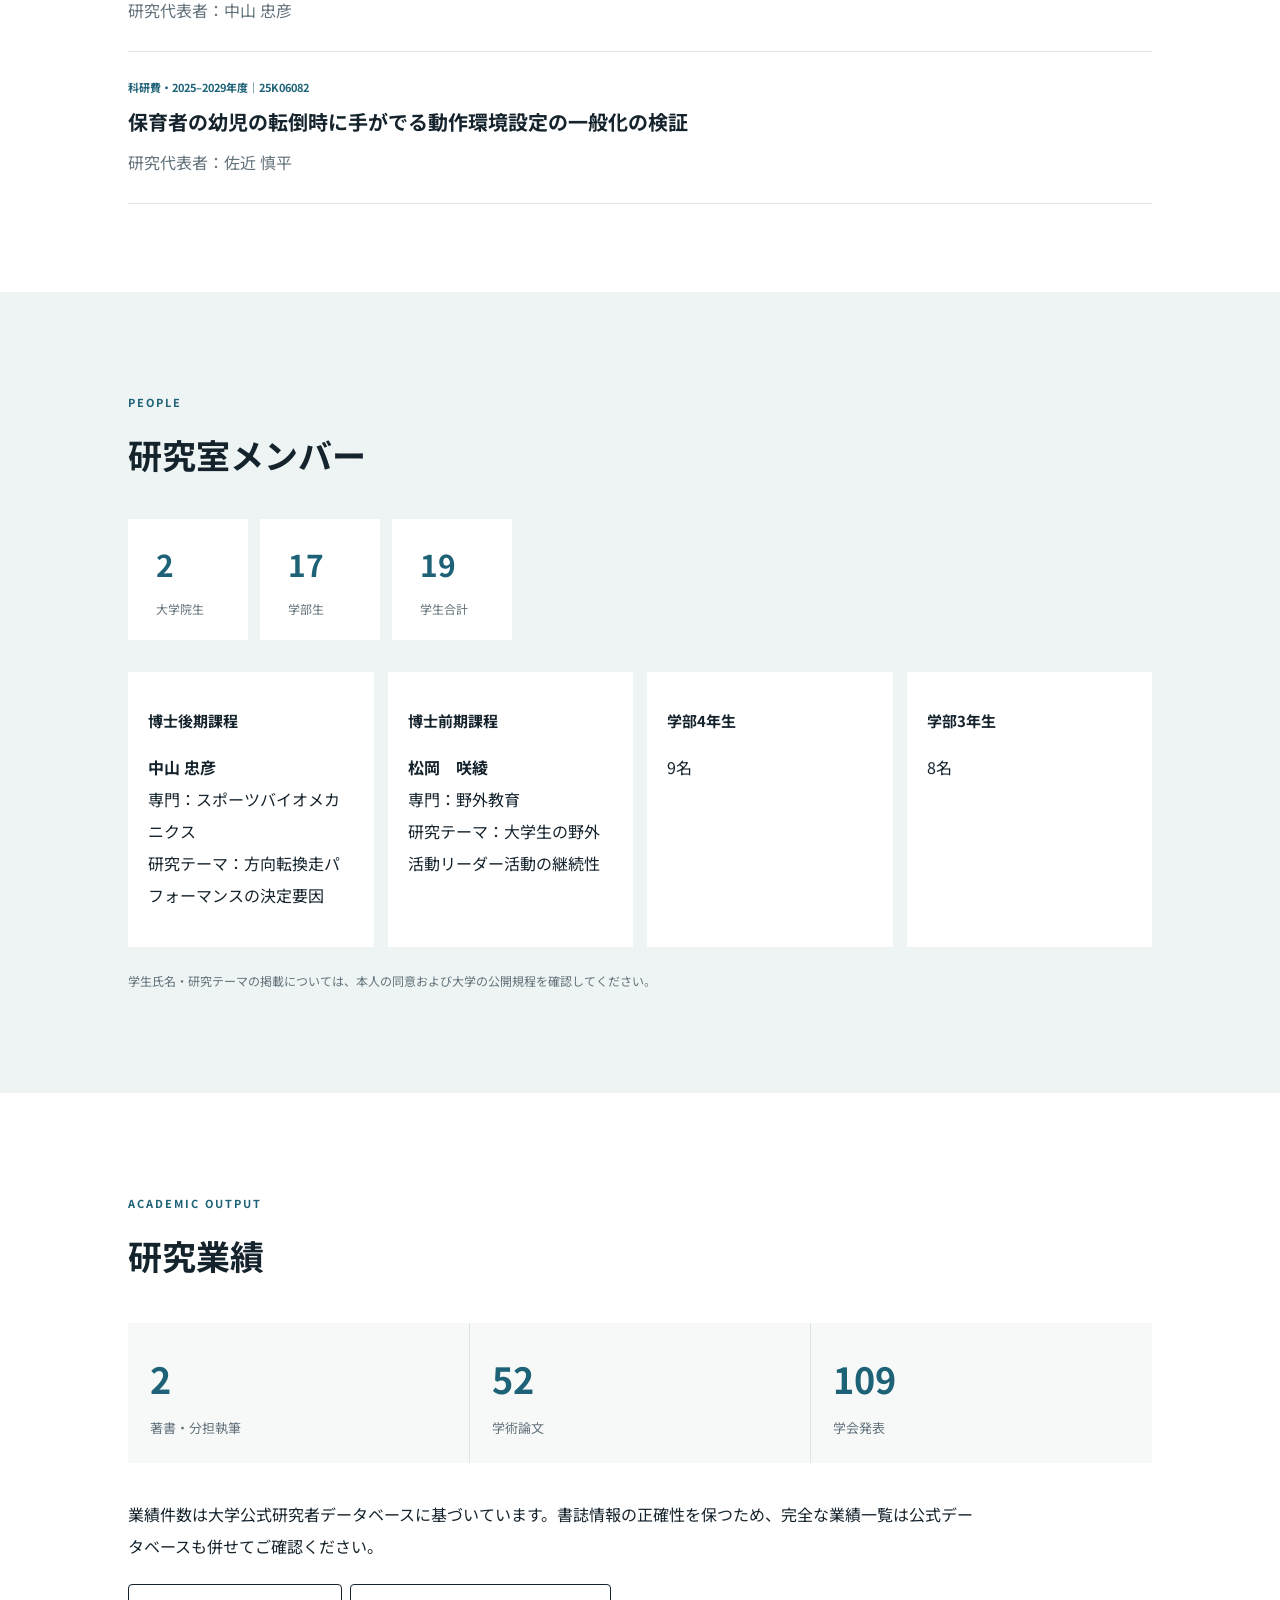
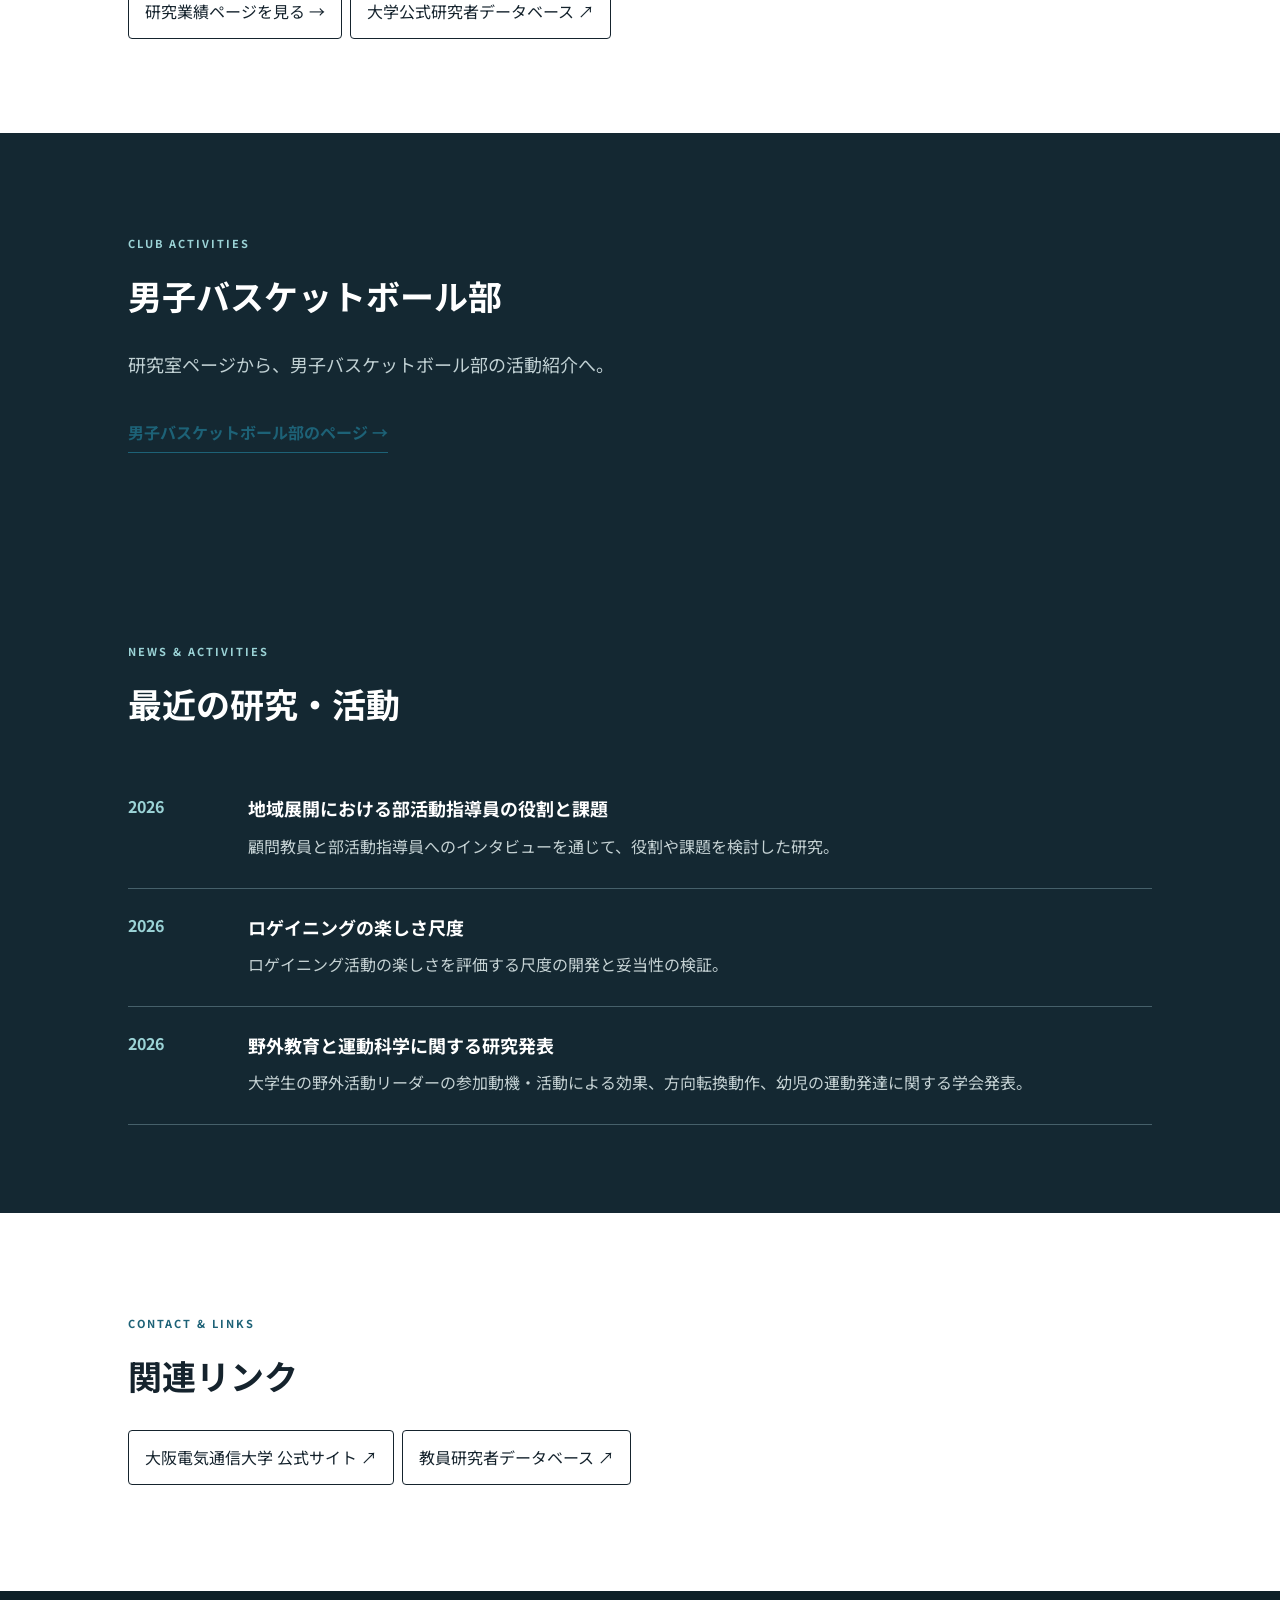
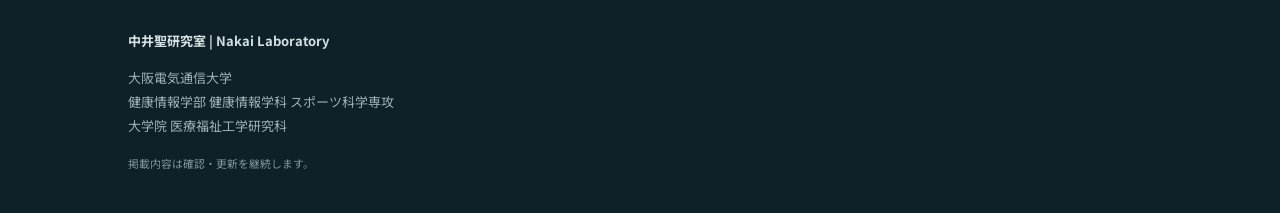
==== commit 2fbfd3d2: "Correct current faculty affiliation on Japanese homepage" ====
--- a/ja/index.html
+++ b/ja/index.html
@@ -1,8 +1,8 @@
 <!doctype html><html lang="ja"><head><meta charset="utf-8"><meta name="viewport" content="width=device-width, initial-scale=1"><meta name="description" content="大阪電気通信大学 中井聖研究室"><title>研究室紹介 | 中井聖研究室</title><link rel="stylesheet" href="../style.css"></head><body class="jp-page"><header class="site-header"><a class="brand" href="index.html"><span class="brand-mark">NL</span><span>Nakai Laboratory<small>大阪電気通信大学</small></span></a><nav><a href="index.html#about">研究室紹介</a><a href="index.html#research">研究分野</a><a href="index.html#projects">研究プロジェクト</a><a href="index.html#members">メンバー</a><a href="publications.html">研究業績</a><a href="basketball.html">男子バスケットボール部</a><a class="lang-switch" href="../index.html">English</a></nav></header><main><section class="hero" id="home"><div class="hero-copy"><p class="eyebrow">大阪電気通信大学</p><h1>人間の動きを科学し、<br>スポーツの可能性を広げる。</h1><p class="lead">スポーツバイオメカニクス、スポーツ情報学、映像分析を通じて、人間の動きや運動パフォーマンスを科学的に研究しています。</p><a class="text-link" href="#research">研究内容を見る →</a><p><a class="official-link" href="https://www.osakac.ac.jp/" target="_blank" rel="noopener">大阪電気通信大学 公式サイト ↗</a></p></div><div class="hero-visual"><div class="orbit orbit-a"></div><div class="orbit orbit-b"></div><div class="dot"></div><div class="visual-label">MOVEMENT<br>× DATA<br>× SCIENCE</div></div></section>
-<section class="section" id="about"><p class="eyebrow">ABOUT THE LAB</p><h2>中井聖研究室について</h2><p class="section-lead">科学的な分析を、現場で役立つ知見へ。</p><p>中井聖研究室では、人間の動き、スポーツ、レクリエーション活動を対象に研究しています。スポーツバイオメカニクス、スポーツ情報学、映像を用いた計測、定量的分析などを組み合わせ、動作やパフォーマンスの特徴を明らかにします。研究成果を、スポーツ指導、体育・スポーツ教育、健康づくり、野外教育、誰もが参加できるレクリエーションの実践に活かすことを目指しています。</p><div class="profile"><div><span class="eyebrow">研究室代表</span><h3>中井 聖 <small>Akira Nakai</small></h3><p><strong>教授</strong><br>大阪電気通信大学 健康情報学部 スポーツ科学専攻<br>大学院 医療福祉工学研究科<br>博士（スポーツ科学）</p></div><div class="profile-links"><a href="https://research-db.osakac.ac.jp/doku.php?id=ja:0811:nakai_akira" target="_blank" rel="noopener">大学公式研究者データベース ↗</a><a href="https://www.osakac.ac.jp/whoslab/research/nakai-a/" target="_blank" rel="noopener">WHO’S LAB 研究者紹介 ↗</a><a href="https://researchmap.jp/akiranakai" target="_blank" rel="noopener">researchmap ↗</a><a href="https://jglobal.jst.go.jp/detail?JGLOBAL_ID=201101075305499362" target="_blank" rel="noopener">J-GLOBAL ↗</a></div></div></section>
+<section class="section" id="about"><p class="eyebrow">ABOUT THE LAB</p><h2>中井聖研究室について</h2><p class="section-lead">科学的な分析を、現場で役立つ知見へ。</p><p>中井聖研究室では、人間の動き、スポーツ、レクリエーション活動を対象に研究しています。スポーツバイオメカニクス、スポーツ情報学、映像を用いた計測、定量的分析などを組み合わせ、動作やパフォーマンスの特徴を明らかにします。研究成果を、スポーツ指導、体育・スポーツ教育、健康づくり、野外教育、誰もが参加できるレクリエーションの実践に活かすことを目指しています。</p><div class="profile"><div><span class="eyebrow">研究室代表</span><h3>中井 聖 <small>Akira Nakai</small></h3><p><strong>教授</strong><br>大阪電気通信大学 健康情報学部 健康情報学科 スポーツ科学専攻<br>大学院 医療福祉工学研究科<br>博士（スポーツ科学）</p></div><div class="profile-links"><a href="https://research-db.osakac.ac.jp/doku.php?id=ja:0811:nakai_akira" target="_blank" rel="noopener">大学公式研究者データベース ↗</a><a href="https://www.osakac.ac.jp/whoslab/research/nakai-a/" target="_blank" rel="noopener">WHO’S LAB 研究者紹介 ↗</a><a href="https://researchmap.jp/akiranakai" target="_blank" rel="noopener">researchmap ↗</a><a href="https://jglobal.jst.go.jp/detail?JGLOBAL_ID=201101075305499362" target="_blank" rel="noopener">J-GLOBAL ↗</a></div></div></section>
 <section class="section dark" id="research"><p class="eyebrow">RESEARCH AREAS</p><h2>研究分野</h2><p class="section-lead">動きを測り、パフォーマンスを理解し、根拠を実践に活かす。</p><div class="cards"><article><span>01</span><h3>スポーツバイオメカニクス</h3><p>姿勢、動作技術、運動制御、敏捷性、競技パフォーマンスの定量的分析。</p></article><article><span>02</span><h3>スポーツ情報学・AI</h3><p>映像による動作分析、コンピュータビジョン、動作認識、スポーツデータ分析。</p></article><article><span>03</span><h3>運動発達と運動制御</h3><p>子どもの運動発達、姿勢制御、転倒時の防御動作などの検討。</p></article><article><span>04</span><h3>コーチングと体育・スポーツ教育</h3><p>スポーツ指導、フィードバック、技能獲得、学習環境に関する研究。</p></article><article><span>05</span><h3>スポーツ・レクリエーション</h3><p>レクリエーション活動の開発・評価、楽しさ、参加、継続に関する研究。</p></article><article><span>06</span><h3>野外教育とインクルーシブスポーツ</h3><p>野外活動の指導者、体験学習、アダプテッド・スポーツ、参加機会の拡大。</p></article></div></section>
 <section class="section" id="projects"><p class="eyebrow">CURRENT RESEARCH</p><h2>進行中の研究プロジェクト</h2><p>子どもの運動発達や安全な動作環境、スポーツ・レクリエーション活動への参加と継続、競技パフォーマンスの要因などを研究しています。観察研究、バイオメカニクス的分析、実践現場での調査を組み合わせ、教育・指導・保育・レクリエーションに役立つ根拠の創出を目指しています。</p><div class="project-list"><article><div class="project-tag">科研費・2026–2029年度｜26K14474</div><h3>幼児における高這いの「動きの連節点」としての可能性：予測的姿勢制御に着目して</h3><p>研究代表者：中井 聖</p></article><article><div class="project-tag">科研費・2026–2030年度｜26K05842</div><h3>幼児の方向転換動作における獲得機序の運動学的検討</h3><p>研究代表者：中山 忠彦</p></article><article><div class="project-tag">科研費・2025–2029年度｜25K06082</div><h3>保育者の幼児の転倒時に手がでる動作環境設定の一般化の検証</h3><p>研究代表者：佐近 慎平</p></article></div></section>
 <section class="section pale" id="members"><p class="eyebrow">PEOPLE</p><h2>研究室メンバー</h2><div class="member-summary"><div><strong>2</strong><span>大学院生</span></div><div><strong>17</strong><span>学部生</span></div><div><strong>19</strong><span>学生合計</span></div></div><div class="member-grid"><article><h3>博士後期課程</h3><p><strong>中山 忠彦</strong><br>専門：スポーツバイオメカニクス<br>研究テーマ：方向転換走パフォーマンスの決定要因</p></article><article><h3>博士前期課程</h3><p><strong>松岡　咲綾</strong><br>専門：野外教育<br>研究テーマ：大学生の野外活動リーダー活動の継続性</p></article><article><h3>学部4年生</h3><p>9名</p></article><article><h3>学部3年生</h3><p>8名</p></article></div><p class="note">学生氏名・研究テーマの掲載については、本人の同意および大学の公開規程を確認してください。</p></section>
 <section class="section" id="achievements"><p class="eyebrow">ACADEMIC OUTPUT</p><h2>研究業績</h2><div class="metrics"><div><strong>2</strong><span>著書・分担執筆</span></div><div><strong>52</strong><span>学術論文</span></div><div><strong>109</strong><span>学会発表</span></div></div><p>業績件数は大学公式研究者データベースに基づいています。書誌情報の正確性を保つため、完全な業績一覧は公式データベースも併せてご確認ください。</p><a class="official-link" href="publications.html">研究業績ページを見る →</a><a class="official-link" href="https://research-db.osakac.ac.jp/doku.php?id=ja:0811:nakai_akira" target="_blank" rel="noopener">大学公式研究者データベース ↗</a></section>
 <section class="section dark"><p class="eyebrow">CLUB ACTIVITIES</p><h2>男子バスケットボール部</h2><p class="section-lead">研究室ページから、男子バスケットボール部の活動紹介へ。</p><a class="text-link" href="basketball.html">男子バスケットボール部のページ →</a></section>
-<section class="section dark" id="news"><p class="eyebrow">NEWS &amp; ACTIVITIES</p><h2>最近の研究・活動</h2><div class="news-list"><article><time>2026</time><div><h3>地域展開における部活動指導員の役割と課題</h3><p>顧問教員と部活動指導員へのインタビューを通じて、役割や課題を検討した研究。</p></div></article><article><time>2026</time><div><h3>ロゲイニングの楽しさ尺度</h3><p>ロゲイニング活動の楽しさを評価する尺度の開発と妥当性の検証。</p></div></article><article><time>2026</time><div><h3>野外教育と運動科学に関する研究発表</h3><p>大学生の野外活動リーダーの参加動機・活動による効果、方向転換動作、幼児の運動発達に関する学会発表。</p></div></article></div></section><section class="contact section" id="contact"><p class="eyebrow">CONTACT &amp; LINKS</p><h2>関連リンク</h2><a class="official-link" href="https://www.osakac.ac.jp/" target="_blank" rel="noopener">大阪電気通信大学 公式サイト ↗</a><a class="official-link" href="https://research-db.osakac.ac.jp/doku.php?id=ja:0811:nakai_akira" target="_blank" rel="noopener">教員研究者データベース ↗</a></section></main><footer><strong>中井聖研究室 | Nakai Laboratory</strong><p>大阪電気通信大学<br>健康情報学部 スポーツ科学専攻<br>大学院 医療福祉工学研究科</p><small>掲載内容は確認・更新を継続します。</small></footer></body></html>
+<section class="section dark" id="news"><p class="eyebrow">NEWS &amp; ACTIVITIES</p><h2>最近の研究・活動</h2><div class="news-list"><article><time>2026</time><div><h3>地域展開における部活動指導員の役割と課題</h3><p>顧問教員と部活動指導員へのインタビューを通じて、役割や課題を検討した研究。</p></div></article><article><time>2026</time><div><h3>ロゲイニングの楽しさ尺度</h3><p>ロゲイニング活動の楽しさを評価する尺度の開発と妥当性の検証。</p></div></article><article><time>2026</time><div><h3>野外教育と運動科学に関する研究発表</h3><p>大学生の野外活動リーダーの参加動機・活動による効果、方向転換動作、幼児の運動発達に関する学会発表。</p></div></article></div></section><section class="contact section" id="contact"><p class="eyebrow">CONTACT &amp; LINKS</p><h2>関連リンク</h2><a class="official-link" href="https://www.osakac.ac.jp/" target="_blank" rel="noopener">大阪電気通信大学 公式サイト ↗</a><a class="official-link" href="https://research-db.osakac.ac.jp/doku.php?id=ja:0811:nakai_akira" target="_blank" rel="noopener">教員研究者データベース ↗</a></section></main><footer><strong>中井聖研究室 | Nakai Laboratory</strong><p>大阪電気通信大学<br>健康情報学部 健康情報学科 スポーツ科学専攻<br>大学院 医療福祉工学研究科</p><small>掲載内容は確認・更新を継続します。</small></footer></body></html>
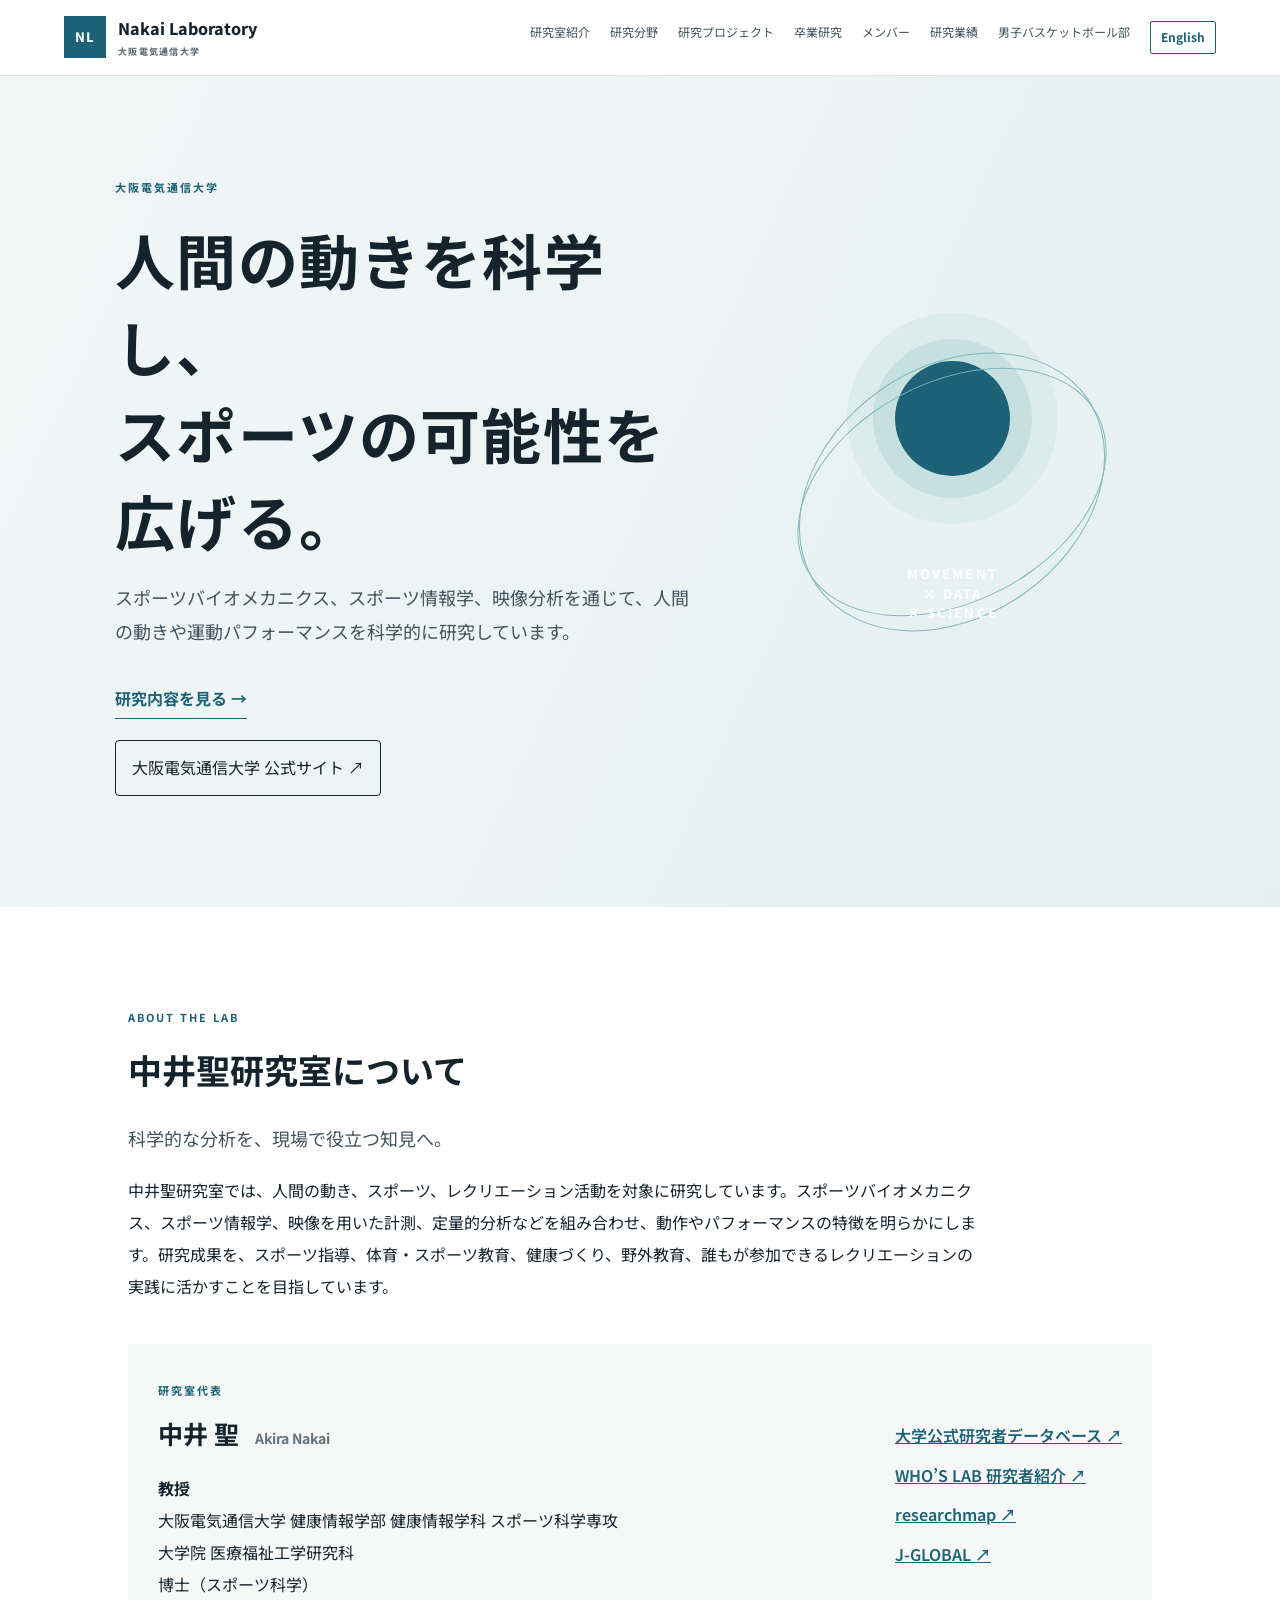
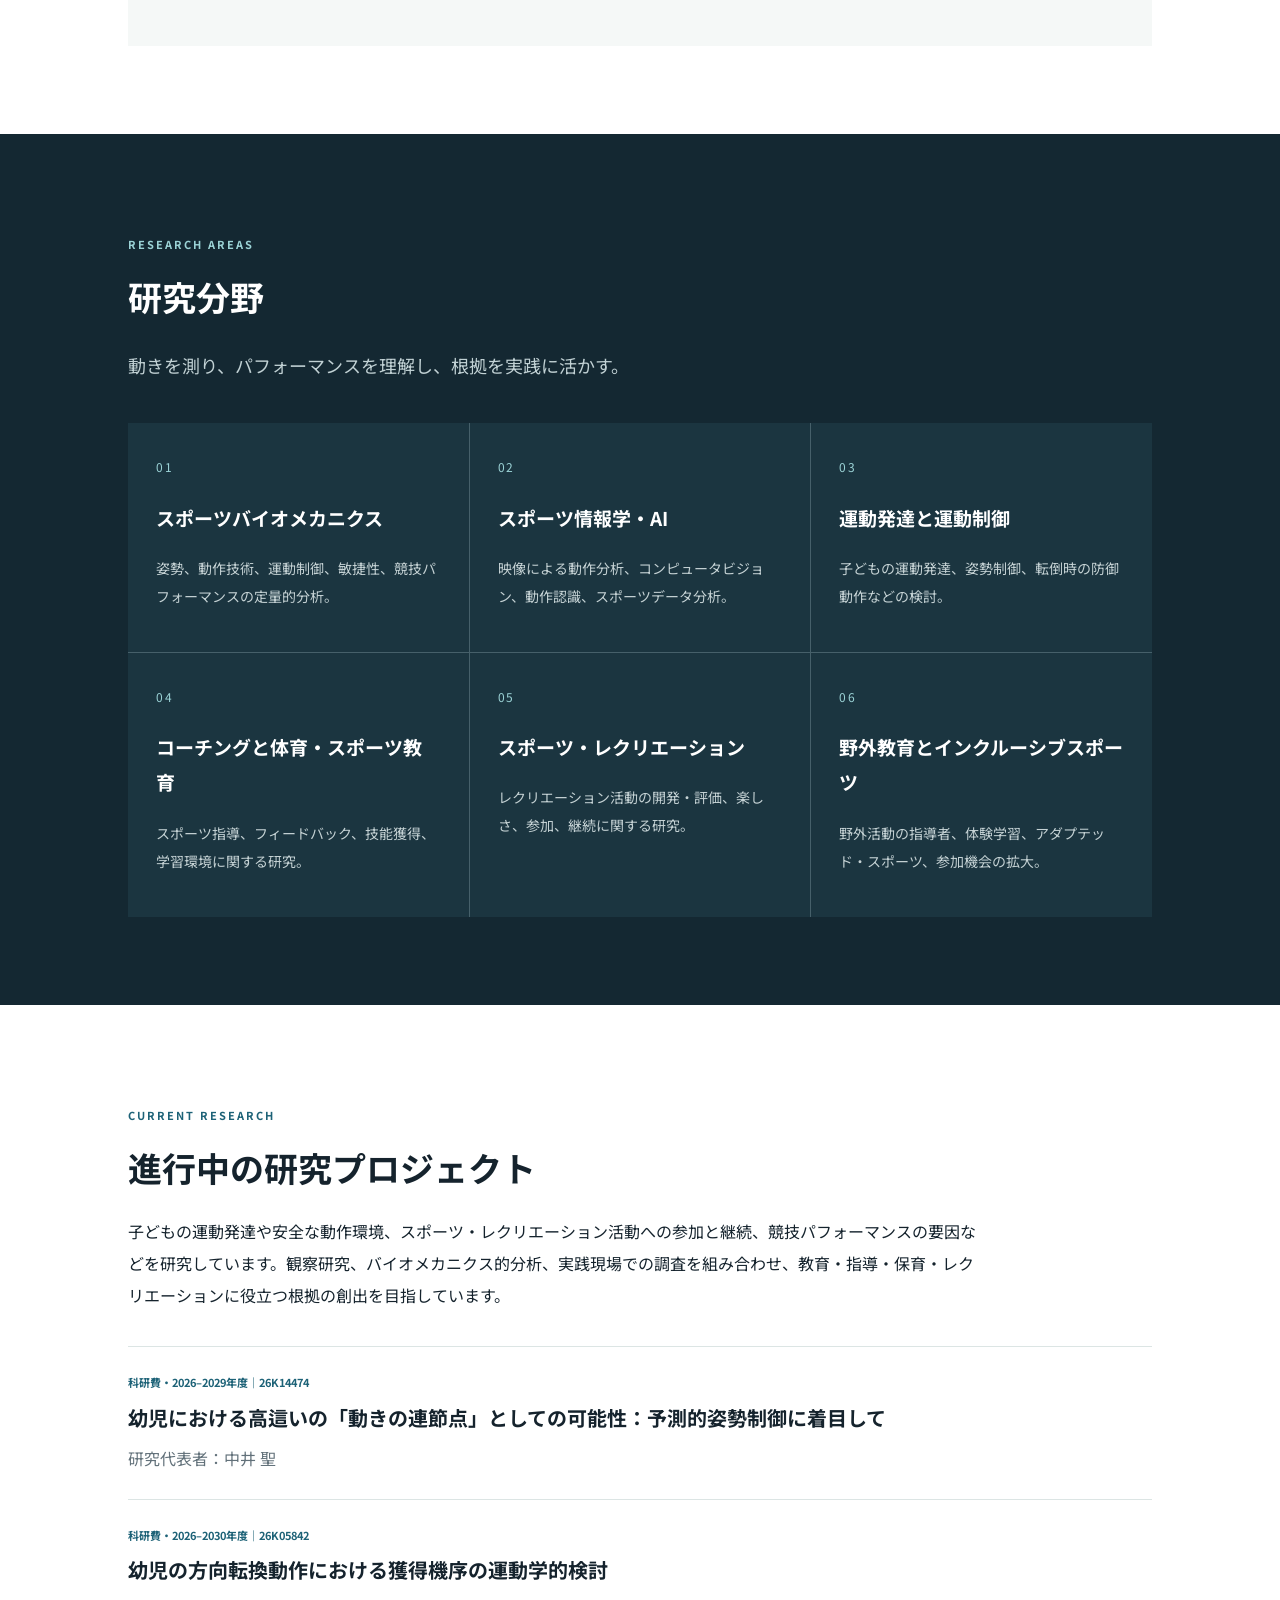
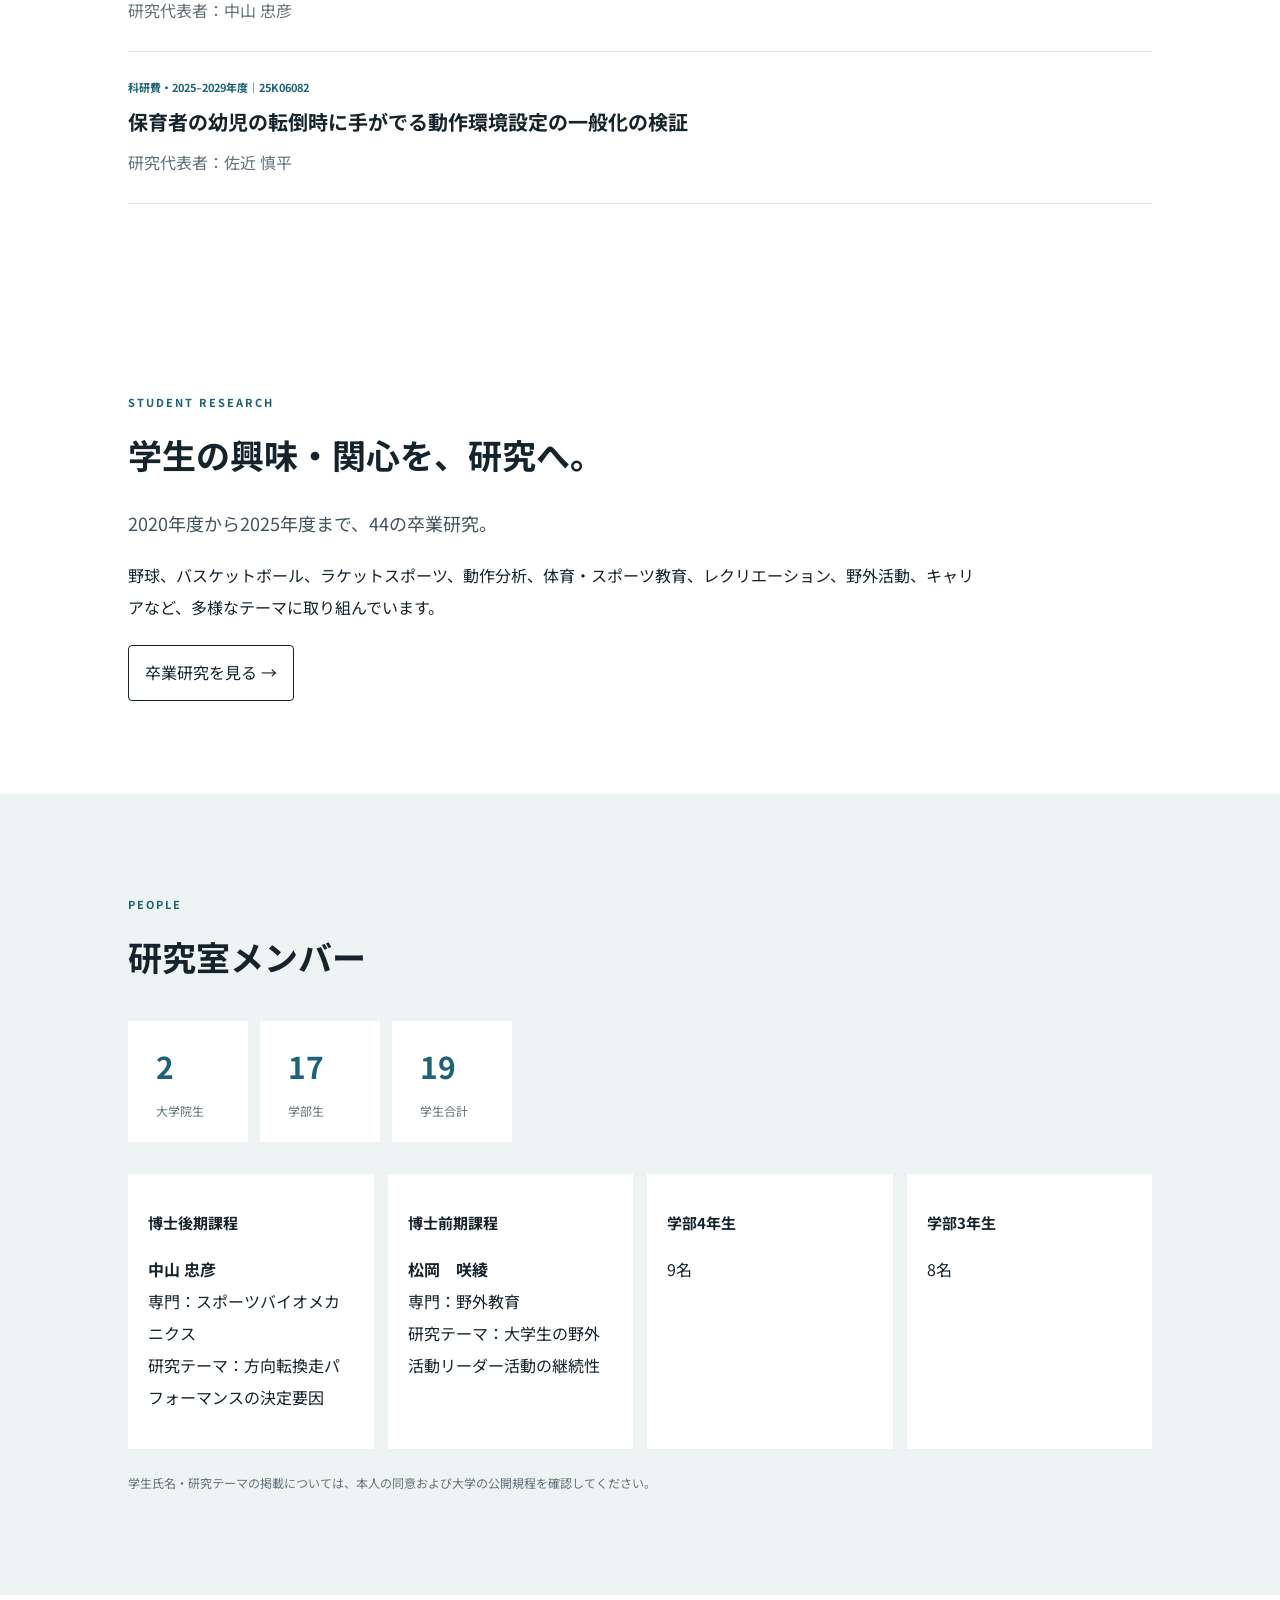
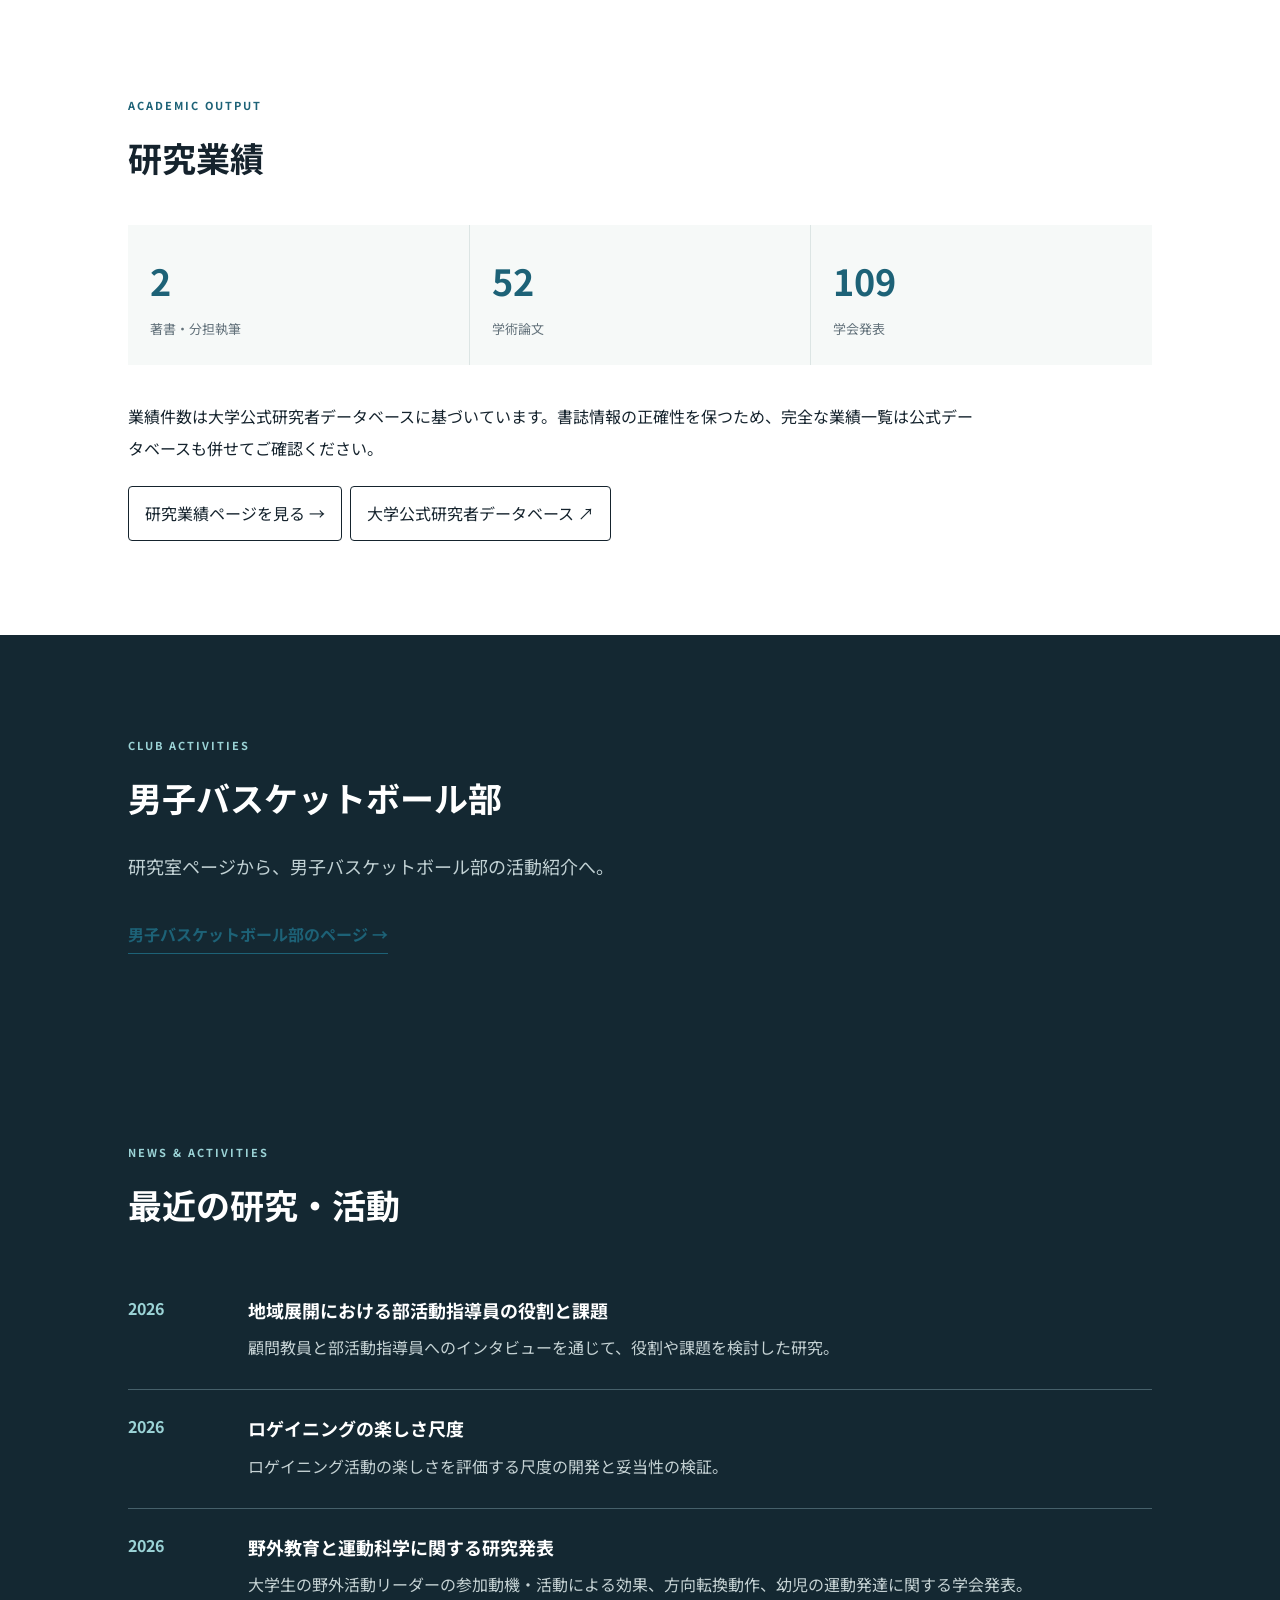
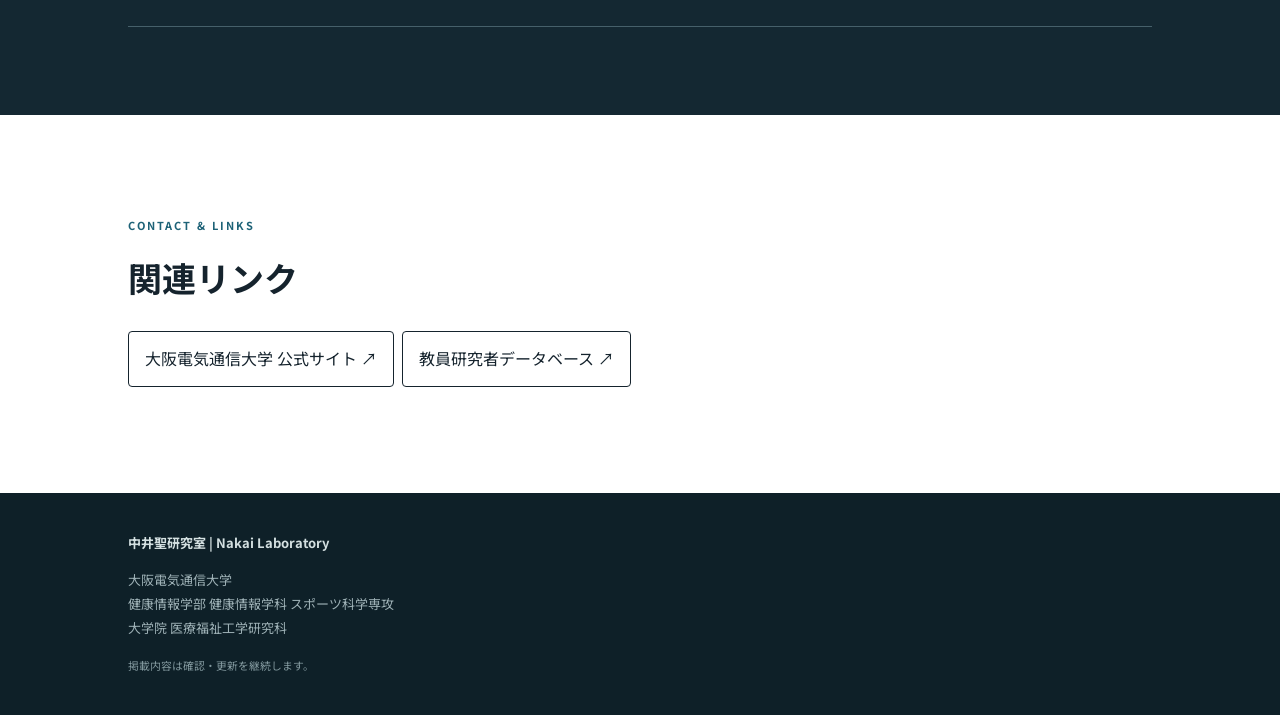
==== commit 32a5e76a: "Add student research entry to Japanese homepage" ====
--- a/ja/index.html
+++ b/ja/index.html
@@ -1,8 +1,8 @@
-<!doctype html><html lang="ja"><head><meta charset="utf-8"><meta name="viewport" content="width=device-width, initial-scale=1"><meta name="description" content="大阪電気通信大学 中井聖研究室"><title>研究室紹介 | 中井聖研究室</title><link rel="stylesheet" href="../style.css"></head><body class="jp-page"><header class="site-header"><a class="brand" href="index.html"><span class="brand-mark">NL</span><span>Nakai Laboratory<small>大阪電気通信大学</small></span></a><nav><a href="index.html#about">研究室紹介</a><a href="index.html#research">研究分野</a><a href="index.html#projects">研究プロジェクト</a><a href="index.html#members">メンバー</a><a href="publications.html">研究業績</a><a href="basketball.html">男子バスケットボール部</a><a class="lang-switch" href="../index.html">English</a></nav></header><main><section class="hero" id="home"><div class="hero-copy"><p class="eyebrow">大阪電気通信大学</p><h1>人間の動きを科学し、<br>スポーツの可能性を広げる。</h1><p class="lead">スポーツバイオメカニクス、スポーツ情報学、映像分析を通じて、人間の動きや運動パフォーマンスを科学的に研究しています。</p><a class="text-link" href="#research">研究内容を見る →</a><p><a class="official-link" href="https://www.osakac.ac.jp/" target="_blank" rel="noopener">大阪電気通信大学 公式サイト ↗</a></p></div><div class="hero-visual"><div class="orbit orbit-a"></div><div class="orbit orbit-b"></div><div class="dot"></div><div class="visual-label">MOVEMENT<br>× DATA<br>× SCIENCE</div></div></section>
+<!doctype html><html lang="ja"><head><meta charset="utf-8"><meta name="viewport" content="width=device-width, initial-scale=1"><meta name="description" content="大阪電気通信大学 中井聖研究室"><title>研究室紹介 | 中井聖研究室</title><link rel="stylesheet" href="../style.css"></head><body class="jp-page"><header class="site-header"><a class="brand" href="index.html"><span class="brand-mark">NL</span><span>Nakai Laboratory<small>大阪電気通信大学</small></span></a><nav><a href="index.html#about">研究室紹介</a><a href="index.html#research">研究分野</a><a href="index.html#projects">研究プロジェクト</a><a href="student-research.html">卒業研究</a><a href="index.html#members">メンバー</a><a href="publications.html">研究業績</a><a href="basketball.html">男子バスケットボール部</a><a class="lang-switch" href="../index.html">English</a></nav></header><main><section class="hero" id="home"><div class="hero-copy"><p class="eyebrow">大阪電気通信大学</p><h1>人間の動きを科学し、<br>スポーツの可能性を広げる。</h1><p class="lead">スポーツバイオメカニクス、スポーツ情報学、映像分析を通じて、人間の動きや運動パフォーマンスを科学的に研究しています。</p><a class="text-link" href="#research">研究内容を見る →</a><p><a class="official-link" href="https://www.osakac.ac.jp/" target="_blank" rel="noopener">大阪電気通信大学 公式サイト ↗</a></p></div><div class="hero-visual"><div class="orbit orbit-a"></div><div class="orbit orbit-b"></div><div class="dot"></div><div class="visual-label">MOVEMENT<br>× DATA<br>× SCIENCE</div></div></section>
 <section class="section" id="about"><p class="eyebrow">ABOUT THE LAB</p><h2>中井聖研究室について</h2><p class="section-lead">科学的な分析を、現場で役立つ知見へ。</p><p>中井聖研究室では、人間の動き、スポーツ、レクリエーション活動を対象に研究しています。スポーツバイオメカニクス、スポーツ情報学、映像を用いた計測、定量的分析などを組み合わせ、動作やパフォーマンスの特徴を明らかにします。研究成果を、スポーツ指導、体育・スポーツ教育、健康づくり、野外教育、誰もが参加できるレクリエーションの実践に活かすことを目指しています。</p><div class="profile"><div><span class="eyebrow">研究室代表</span><h3>中井 聖 <small>Akira Nakai</small></h3><p><strong>教授</strong><br>大阪電気通信大学 健康情報学部 健康情報学科 スポーツ科学専攻<br>大学院 医療福祉工学研究科<br>博士（スポーツ科学）</p></div><div class="profile-links"><a href="https://research-db.osakac.ac.jp/doku.php?id=ja:0811:nakai_akira" target="_blank" rel="noopener">大学公式研究者データベース ↗</a><a href="https://www.osakac.ac.jp/whoslab/research/nakai-a/" target="_blank" rel="noopener">WHO’S LAB 研究者紹介 ↗</a><a href="https://researchmap.jp/akiranakai" target="_blank" rel="noopener">researchmap ↗</a><a href="https://jglobal.jst.go.jp/detail?JGLOBAL_ID=201101075305499362" target="_blank" rel="noopener">J-GLOBAL ↗</a></div></div></section>
 <section class="section dark" id="research"><p class="eyebrow">RESEARCH AREAS</p><h2>研究分野</h2><p class="section-lead">動きを測り、パフォーマンスを理解し、根拠を実践に活かす。</p><div class="cards"><article><span>01</span><h3>スポーツバイオメカニクス</h3><p>姿勢、動作技術、運動制御、敏捷性、競技パフォーマンスの定量的分析。</p></article><article><span>02</span><h3>スポーツ情報学・AI</h3><p>映像による動作分析、コンピュータビジョン、動作認識、スポーツデータ分析。</p></article><article><span>03</span><h3>運動発達と運動制御</h3><p>子どもの運動発達、姿勢制御、転倒時の防御動作などの検討。</p></article><article><span>04</span><h3>コーチングと体育・スポーツ教育</h3><p>スポーツ指導、フィードバック、技能獲得、学習環境に関する研究。</p></article><article><span>05</span><h3>スポーツ・レクリエーション</h3><p>レクリエーション活動の開発・評価、楽しさ、参加、継続に関する研究。</p></article><article><span>06</span><h3>野外教育とインクルーシブスポーツ</h3><p>野外活動の指導者、体験学習、アダプテッド・スポーツ、参加機会の拡大。</p></article></div></section>
 <section class="section" id="projects"><p class="eyebrow">CURRENT RESEARCH</p><h2>進行中の研究プロジェクト</h2><p>子どもの運動発達や安全な動作環境、スポーツ・レクリエーション活動への参加と継続、競技パフォーマンスの要因などを研究しています。観察研究、バイオメカニクス的分析、実践現場での調査を組み合わせ、教育・指導・保育・レクリエーションに役立つ根拠の創出を目指しています。</p><div class="project-list"><article><div class="project-tag">科研費・2026–2029年度｜26K14474</div><h3>幼児における高這いの「動きの連節点」としての可能性：予測的姿勢制御に着目して</h3><p>研究代表者：中井 聖</p></article><article><div class="project-tag">科研費・2026–2030年度｜26K05842</div><h3>幼児の方向転換動作における獲得機序の運動学的検討</h3><p>研究代表者：中山 忠彦</p></article><article><div class="project-tag">科研費・2025–2029年度｜25K06082</div><h3>保育者の幼児の転倒時に手がでる動作環境設定の一般化の検証</h3><p>研究代表者：佐近 慎平</p></article></div></section>
-<section class="section pale" id="members"><p class="eyebrow">PEOPLE</p><h2>研究室メンバー</h2><div class="member-summary"><div><strong>2</strong><span>大学院生</span></div><div><strong>17</strong><span>学部生</span></div><div><strong>19</strong><span>学生合計</span></div></div><div class="member-grid"><article><h3>博士後期課程</h3><p><strong>中山 忠彦</strong><br>専門：スポーツバイオメカニクス<br>研究テーマ：方向転換走パフォーマンスの決定要因</p></article><article><h3>博士前期課程</h3><p><strong>松岡　咲綾</strong><br>専門：野外教育<br>研究テーマ：大学生の野外活動リーダー活動の継続性</p></article><article><h3>学部4年生</h3><p>9名</p></article><article><h3>学部3年生</h3><p>8名</p></article></div><p class="note">学生氏名・研究テーマの掲載については、本人の同意および大学の公開規程を確認してください。</p></section>
+<section class="section student-research-promo"><p class="eyebrow">STUDENT RESEARCH</p><h2>学生の興味・関心を、研究へ。</h2><p class="section-lead">2020年度から2025年度まで、44の卒業研究。</p><p>野球、バスケットボール、ラケットスポーツ、動作分析、体育・スポーツ教育、レクリエーション、野外活動、キャリアなど、多様なテーマに取り組んでいます。</p><a class="official-link" href="student-research.html">卒業研究を見る →</a></section><section class="section pale" id="members"><p class="eyebrow">PEOPLE</p><h2>研究室メンバー</h2><div class="member-summary"><div><strong>2</strong><span>大学院生</span></div><div><strong>17</strong><span>学部生</span></div><div><strong>19</strong><span>学生合計</span></div></div><div class="member-grid"><article><h3>博士後期課程</h3><p><strong>中山 忠彦</strong><br>専門：スポーツバイオメカニクス<br>研究テーマ：方向転換走パフォーマンスの決定要因</p></article><article><h3>博士前期課程</h3><p><strong>松岡　咲綾</strong><br>専門：野外教育<br>研究テーマ：大学生の野外活動リーダー活動の継続性</p></article><article><h3>学部4年生</h3><p>9名</p></article><article><h3>学部3年生</h3><p>8名</p></article></div><p class="note">学生氏名・研究テーマの掲載については、本人の同意および大学の公開規程を確認してください。</p></section>
 <section class="section" id="achievements"><p class="eyebrow">ACADEMIC OUTPUT</p><h2>研究業績</h2><div class="metrics"><div><strong>2</strong><span>著書・分担執筆</span></div><div><strong>52</strong><span>学術論文</span></div><div><strong>109</strong><span>学会発表</span></div></div><p>業績件数は大学公式研究者データベースに基づいています。書誌情報の正確性を保つため、完全な業績一覧は公式データベースも併せてご確認ください。</p><a class="official-link" href="publications.html">研究業績ページを見る →</a><a class="official-link" href="https://research-db.osakac.ac.jp/doku.php?id=ja:0811:nakai_akira" target="_blank" rel="noopener">大学公式研究者データベース ↗</a></section>
 <section class="section dark"><p class="eyebrow">CLUB ACTIVITIES</p><h2>男子バスケットボール部</h2><p class="section-lead">研究室ページから、男子バスケットボール部の活動紹介へ。</p><a class="text-link" href="basketball.html">男子バスケットボール部のページ →</a></section>
 <section class="section dark" id="news"><p class="eyebrow">NEWS &amp; ACTIVITIES</p><h2>最近の研究・活動</h2><div class="news-list"><article><time>2026</time><div><h3>地域展開における部活動指導員の役割と課題</h3><p>顧問教員と部活動指導員へのインタビューを通じて、役割や課題を検討した研究。</p></div></article><article><time>2026</time><div><h3>ロゲイニングの楽しさ尺度</h3><p>ロゲイニング活動の楽しさを評価する尺度の開発と妥当性の検証。</p></div></article><article><time>2026</time><div><h3>野外教育と運動科学に関する研究発表</h3><p>大学生の野外活動リーダーの参加動機・活動による効果、方向転換動作、幼児の運動発達に関する学会発表。</p></div></article></div></section><section class="contact section" id="contact"><p class="eyebrow">CONTACT &amp; LINKS</p><h2>関連リンク</h2><a class="official-link" href="https://www.osakac.ac.jp/" target="_blank" rel="noopener">大阪電気通信大学 公式サイト ↗</a><a class="official-link" href="https://research-db.osakac.ac.jp/doku.php?id=ja:0811:nakai_akira" target="_blank" rel="noopener">教員研究者データベース ↗</a></section></main><footer><strong>中井聖研究室 | Nakai Laboratory</strong><p>大阪電気通信大学<br>健康情報学部 健康情報学科 スポーツ科学専攻<br>大学院 医療福祉工学研究科</p><small>掲載内容は確認・更新を継続します。</small></footer></body></html>
